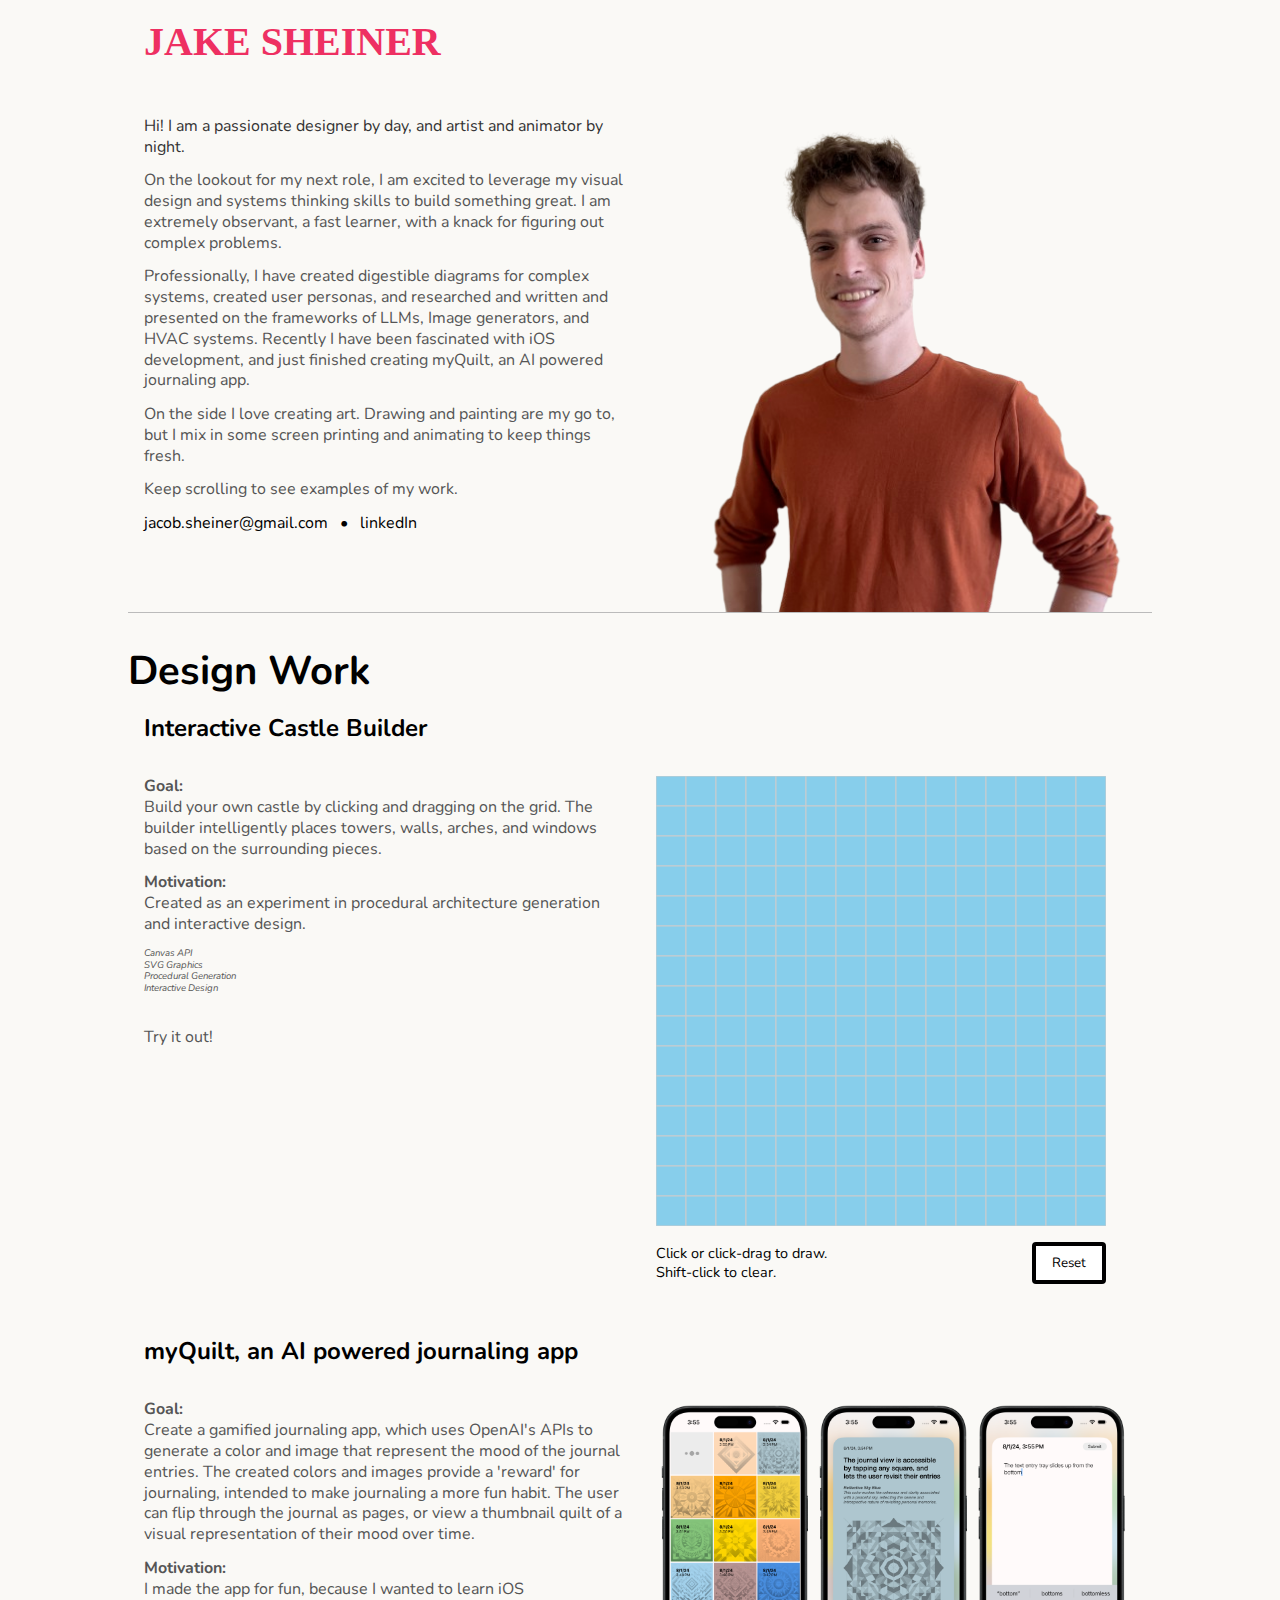
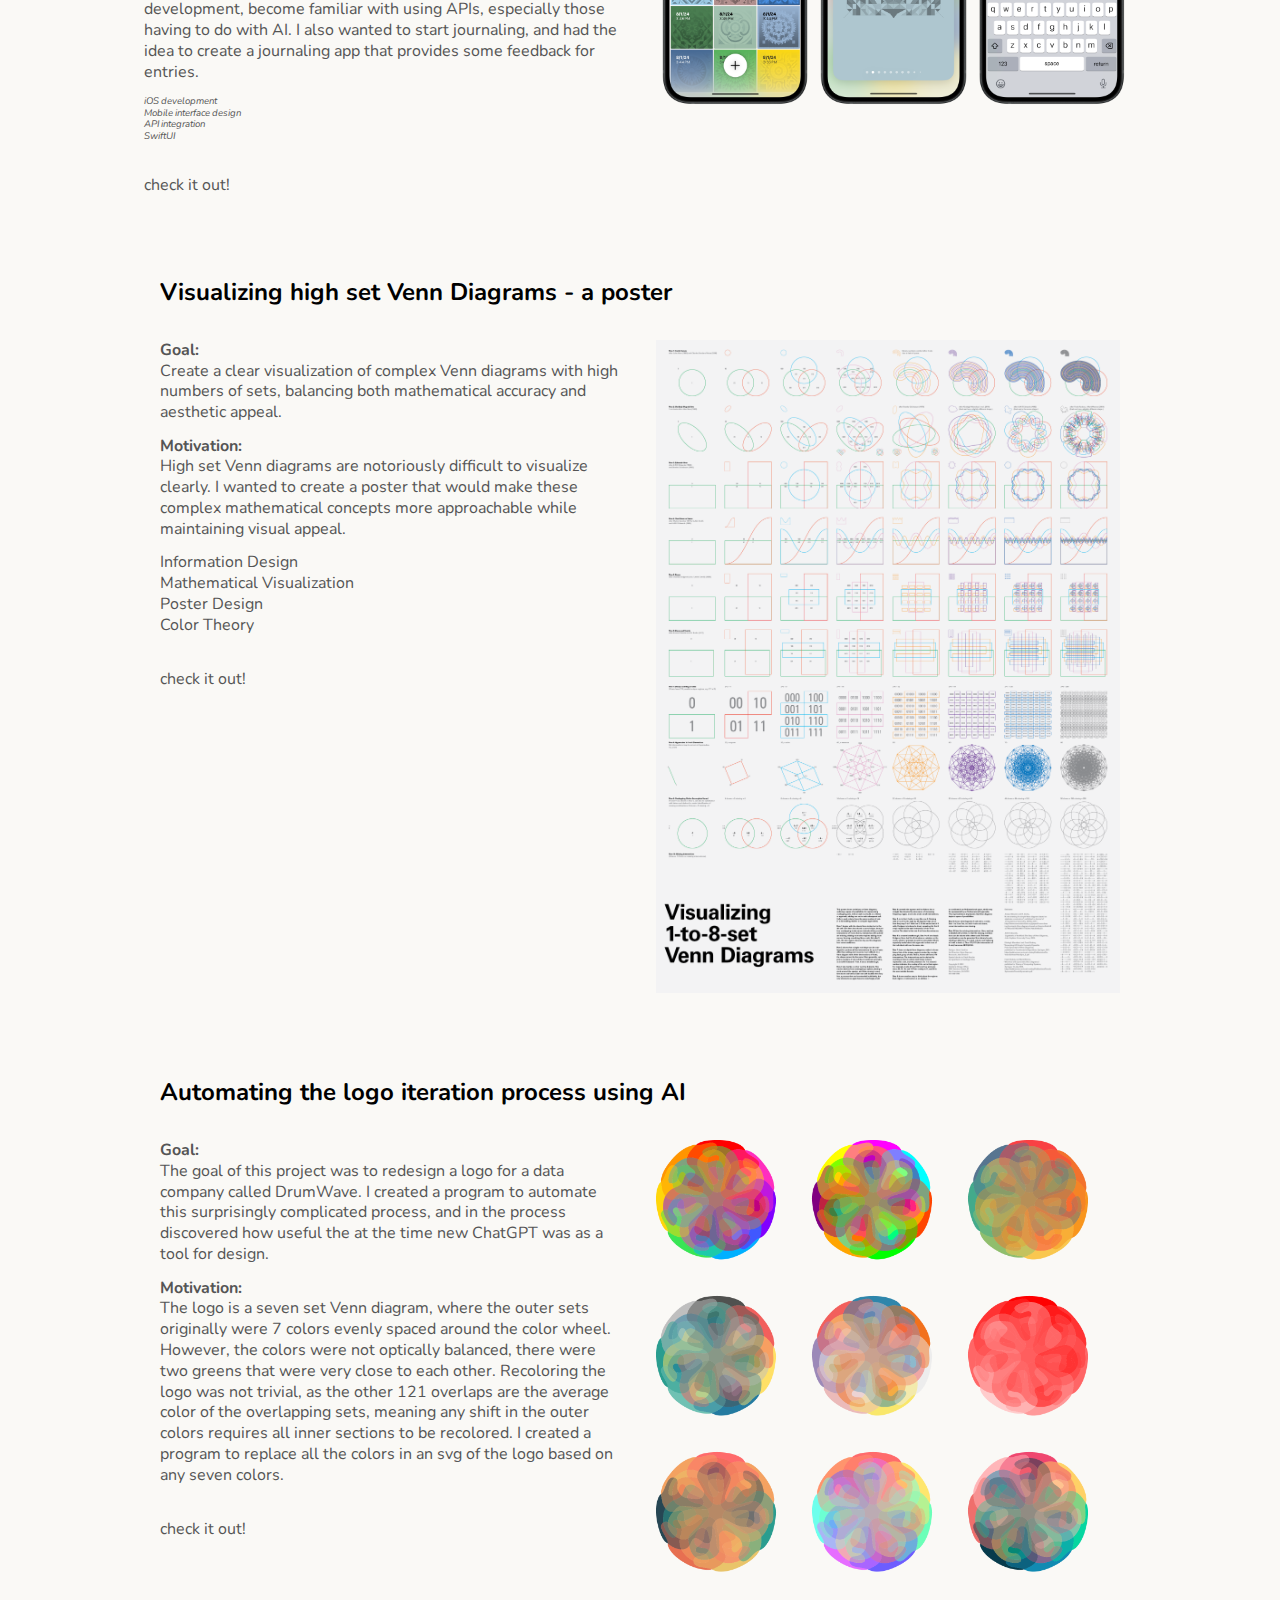
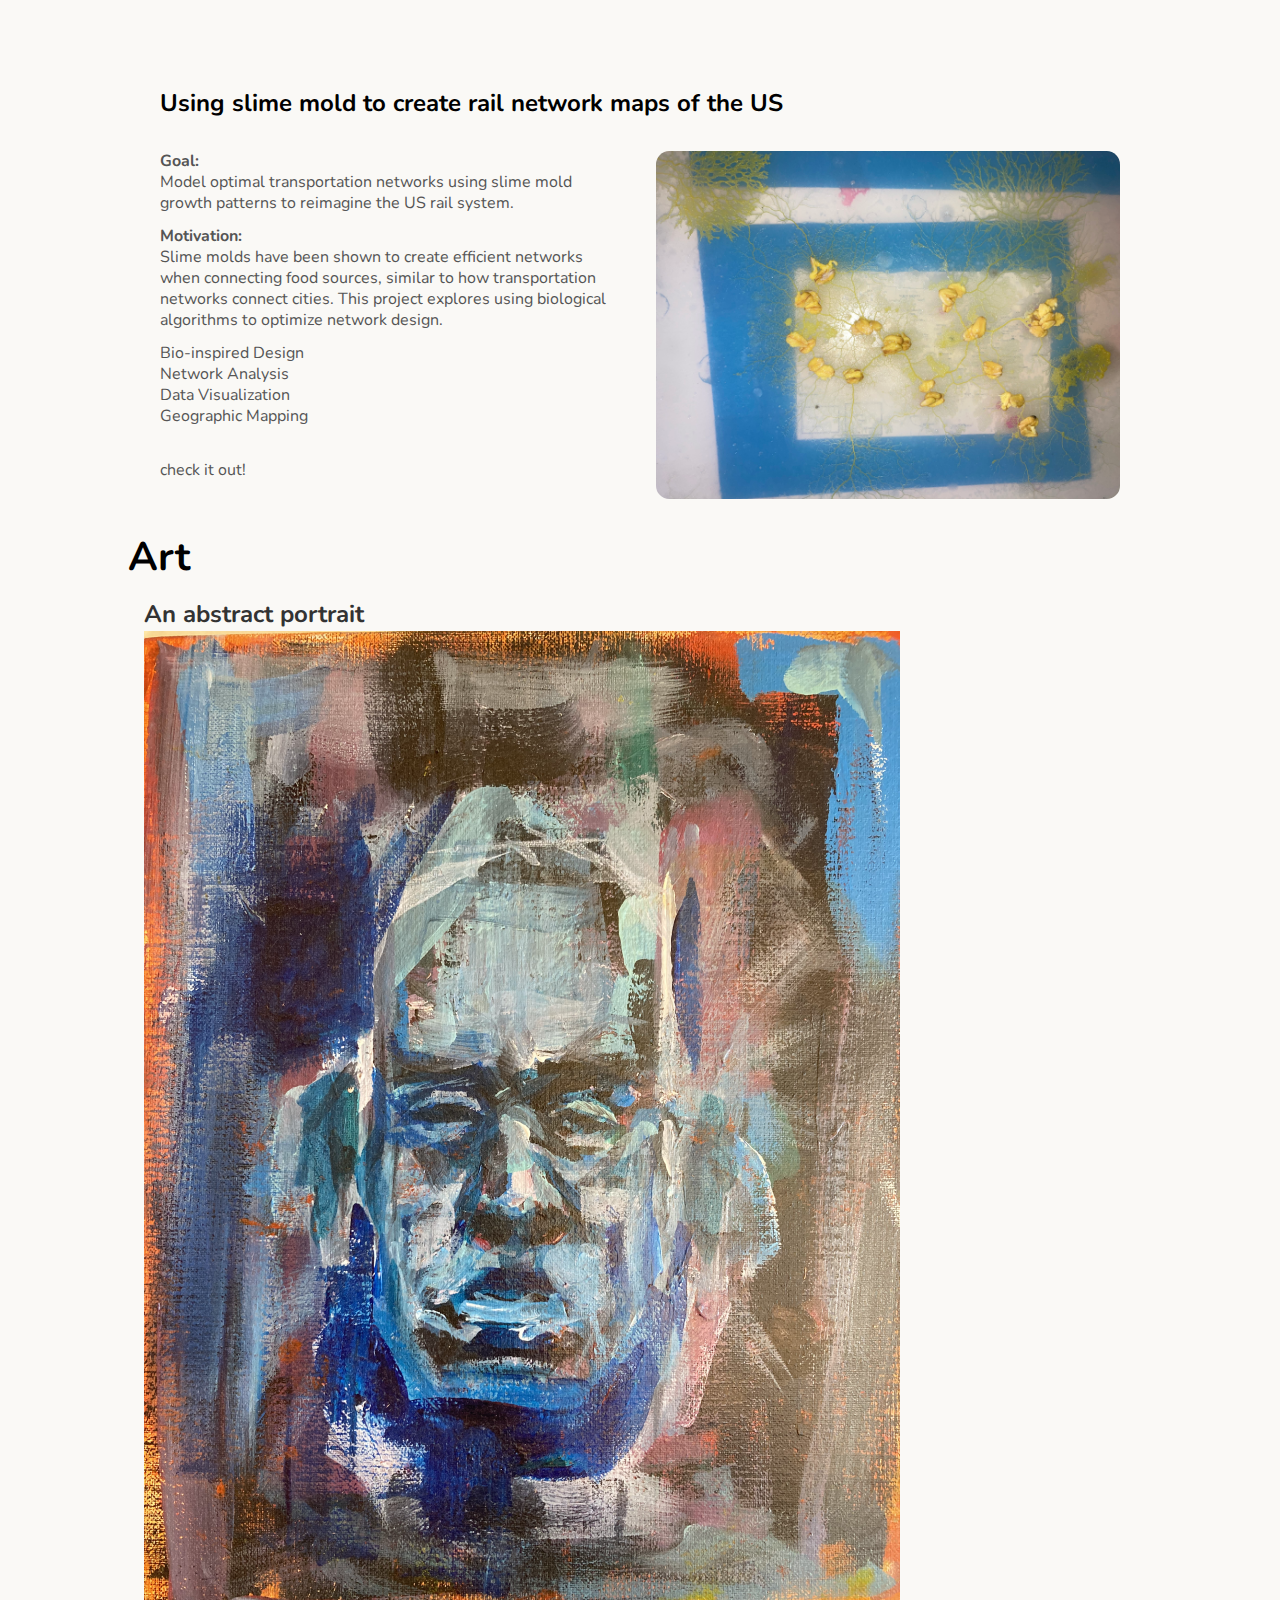
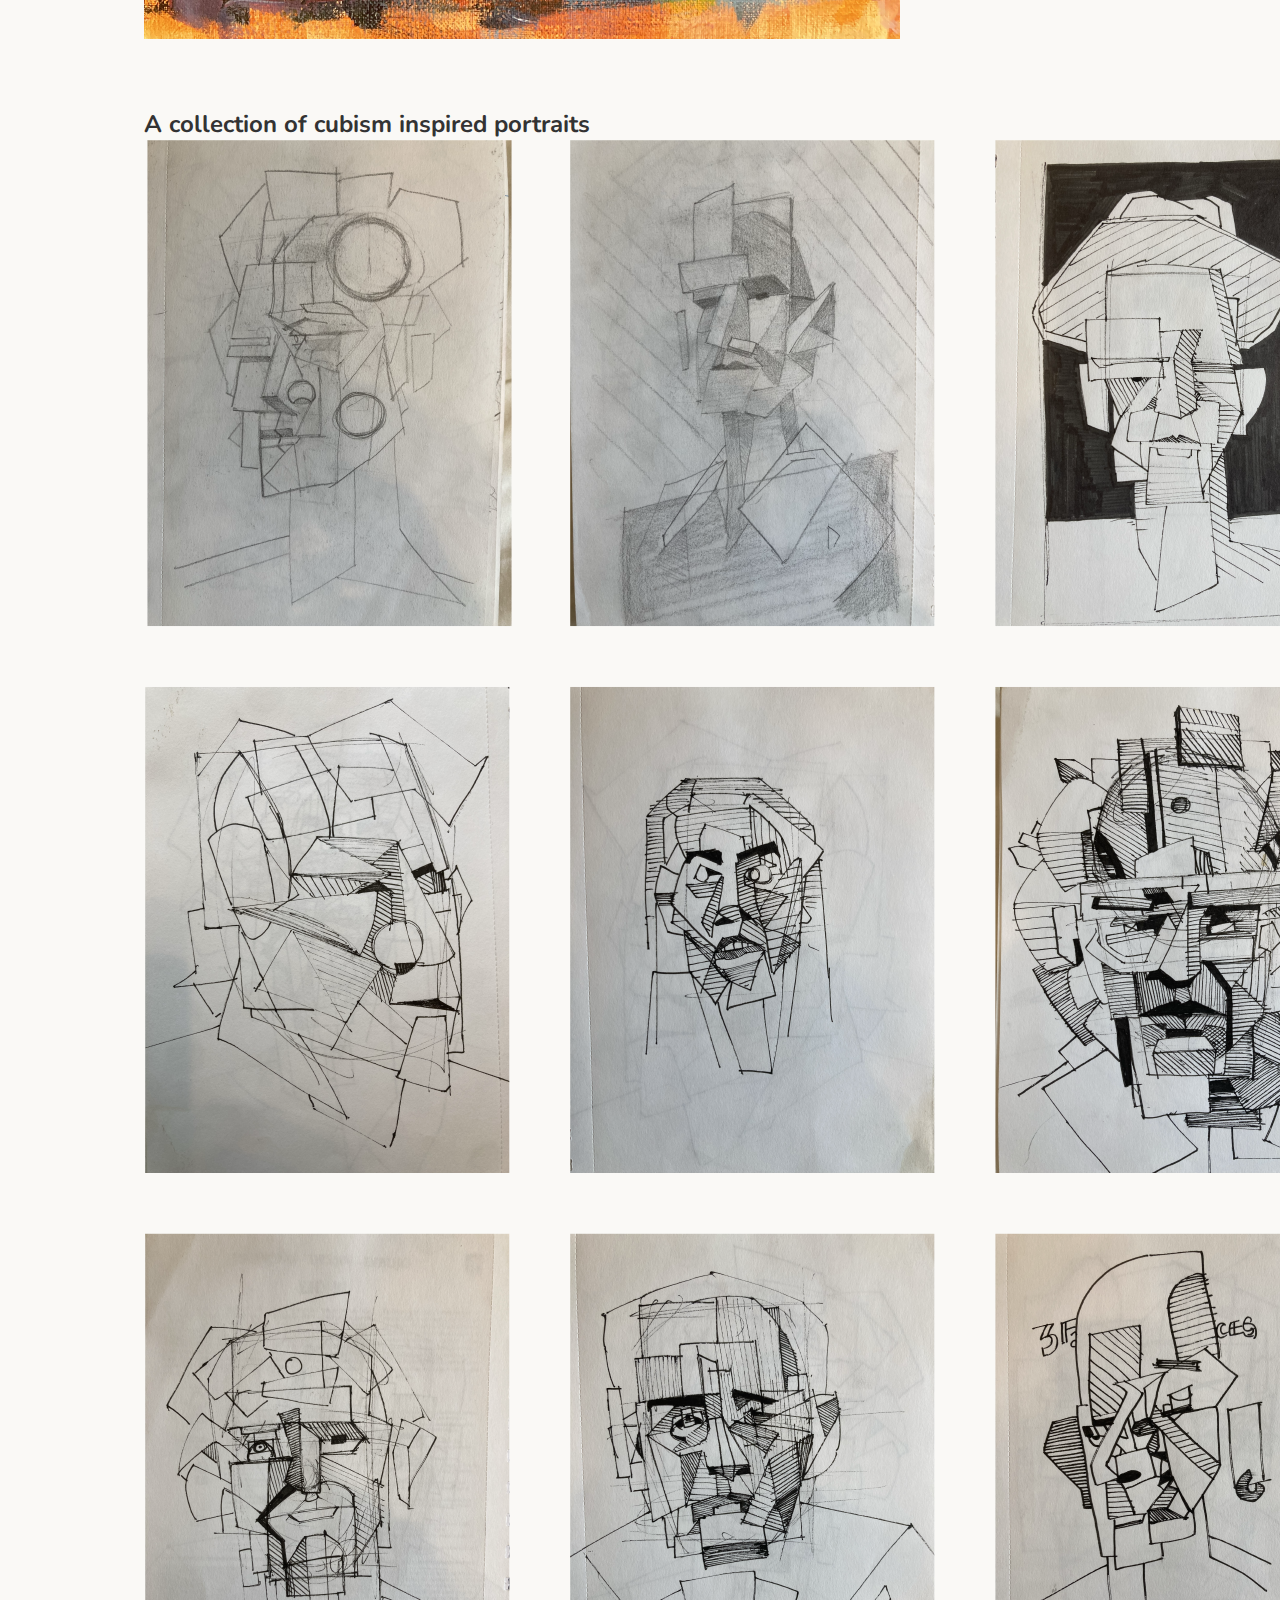
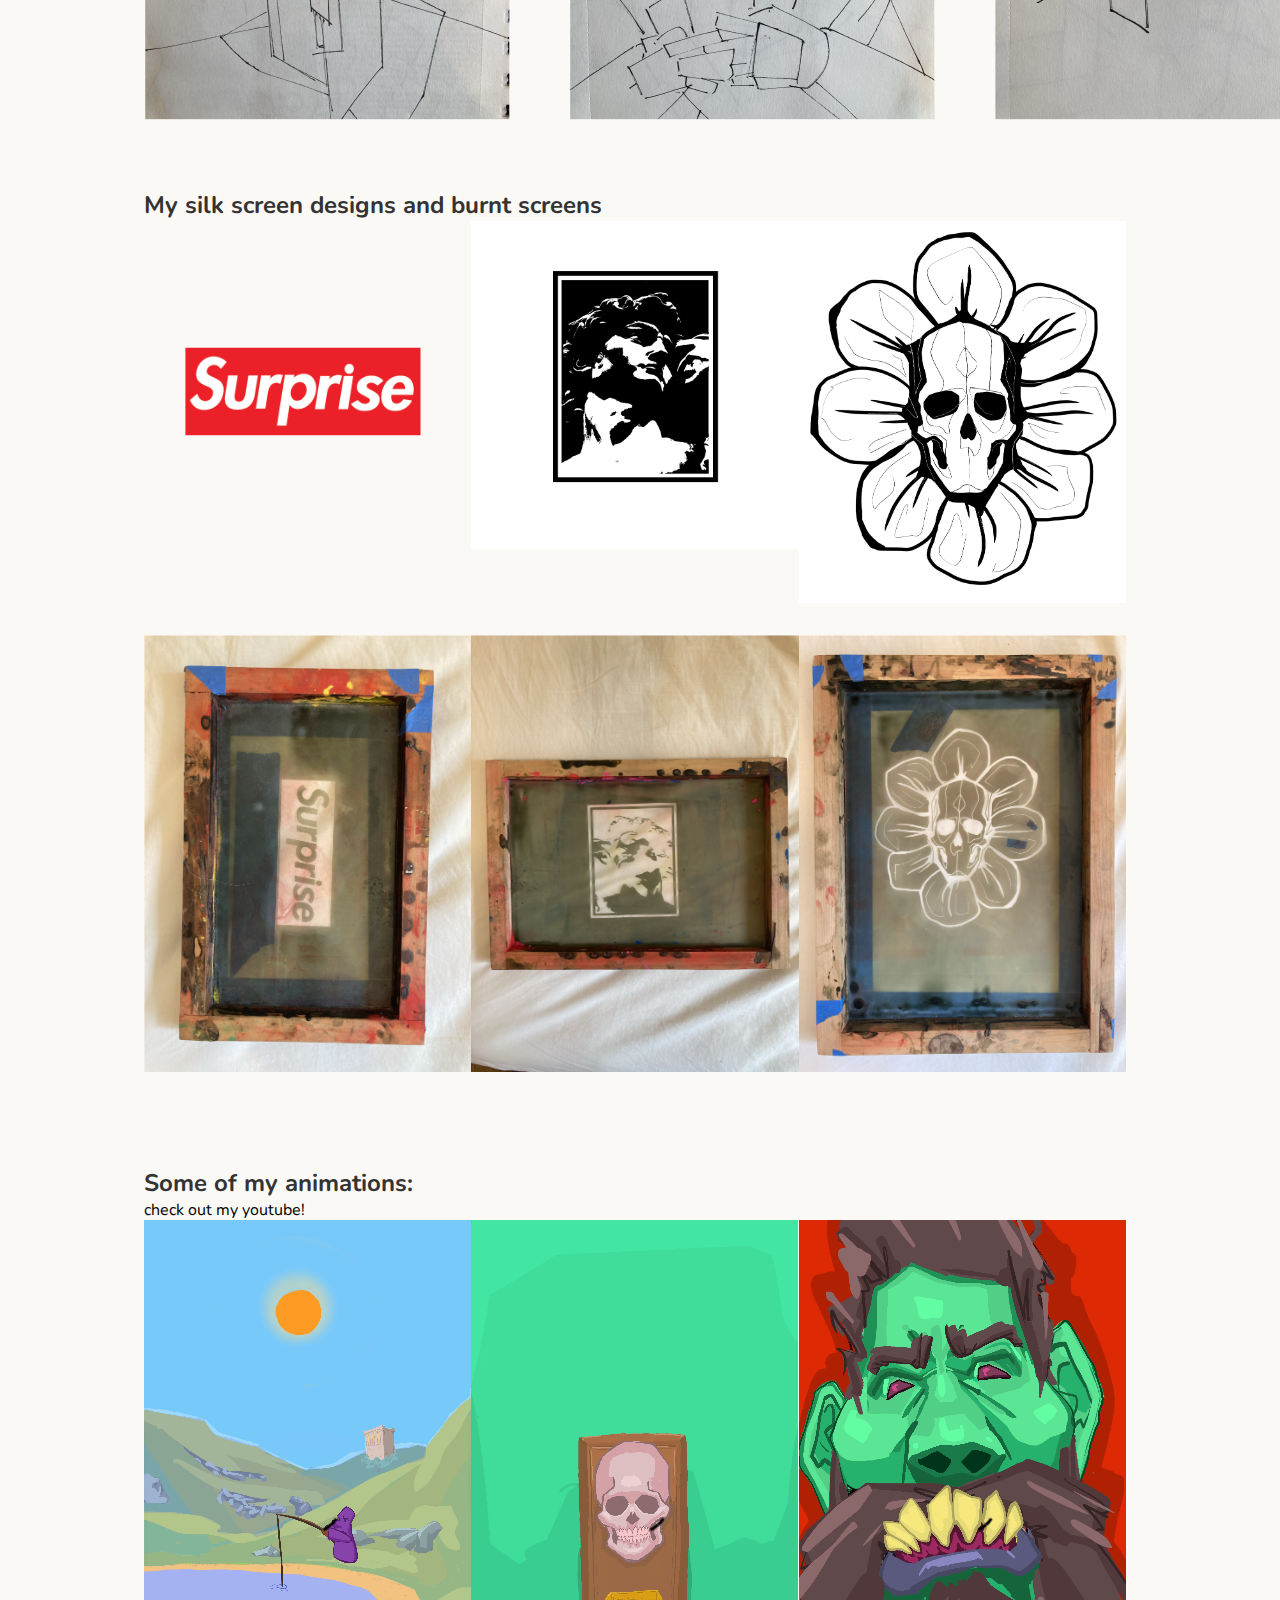
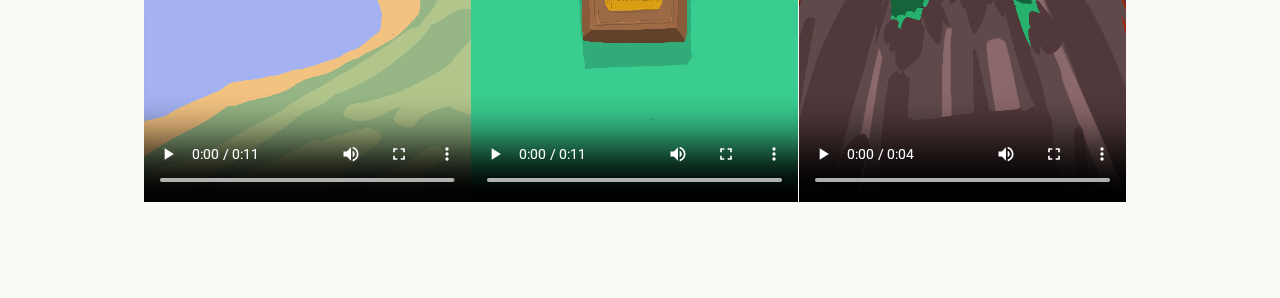
==== index.html @ 10d16b0a "fixed layout for portfolio section" ====
<!DOCTYPE html>
<html lang="en">
<head>
    <link rel="stylesheet" href="https://cdn.jsdelivr.net/npm/bootstrap-icons@1.11.3/font/bootstrap-icons.min.css">
    <meta charset="UTF-8">
    <meta name="viewport" content="width=device-width, initial-scale=1.0">
    <title>Jake Sheiner</title>
    <link rel="icon" type="image/x-icon" href="images/favicon.svg">
    <link rel="preconnect" href="https://fonts.googleapis.com">
<link rel="preconnect" href="https://fonts.gstatic.com" crossorigin>
<link href="https://fonts.googleapis.com/css2?family=Nunito:ital,wght@0,200..1000;1,200..1000&display=swap" rel="stylesheet">
<link href="https://fonts.googleapis.com/css2?family=EB+Garamond:ital,wght@0,400..800;1,400..800&family=Roboto:ital,wght@0,100;0,300;0,400;0,500;0,700;0,900;1,100;1,300;1,400;1,500;1,700;1,900&family=Teko:wght@300..700&display=swap" rel="stylesheet">
<link href="https://fonts.googleapis.com/css2?family=Roboto:ital,wght@0,100;0,300;0,400;0,500;0,700;0,900;1,100;1,300;1,400;1,500;1,700;1,900&family=Teko:wght@300..700&display=swap" rel="stylesheet">    <link rel="stylesheet" href="styles.css">
   
</head>
<body>
    <header>
        <div class="header-container">
            <h1>JAKE SHEINER</h1>
            
        </div>
    </header>
    <main>
      
        <section id="hero">
           
          <div>
            <p>Hi! I am a passionate designer by day, and artist and animator by night. </p>

            <div class="project-text">
            <p>On the lookout for my next role, I am excited to leverage my visual design and systems thinking skills to build something great. I am extremely observant, a fast learner, with a knack for figuring out complex problems.</p>

            <p>Professionally, I have created digestible diagrams for complex systems, created user personas, and researched and written and presented on the frameworks of LLMs, Image generators, and HVAC systems. Recently I have been fascinated with iOS development, and just finished creating myQuilt, an AI powered journaling app.</p>
            
            
            <p>On the side I love creating art. Drawing and painting are my go to, but I mix in some screen printing and animating to keep things fresh.</p>

            <p>Keep scrolling to see examples of my work.</p>
        </div>
            <div class="contactInfo">
                <a href="mailto:jacob.sheiner@gmail.com" class ="bi">jacob.sheiner@gmail.com</a>
                <span class="bullet">•</span>
                <a href="https://www.linkedin.com/in/jacob-sheiner-052828218" class="bi">linkedIn</a>
            </div>
        </div>
            <img src="images/profile_pic_nobg.png" width = 50% alt="a picture of jake">
            
        </section>
       
            <h1>Design Work</h1>
            <div class="portfolio">
                <!-- Castle Builder Section -->
                <div class="project">
                    <h2>Interactive Castle Builder</h2>
                    <div class="project-content">
                        <div class="project-text">
                            <p><em>Goal:</em><br>
                                Build your own castle by clicking and dragging on the grid. The builder intelligently places towers, walls, arches, and windows based on the surrounding pieces.
                            </p>
                            <p>
                                <em>Motivation:</em><br>
                                Created as an experiment in procedural architecture generation and interactive design.
                            </p>
                            <p class="small">
                                Canvas API<br>
                                SVG Graphics<br>
                                Procedural Generation<br>
                                Interactive Design
                            </p>
                            <p><br>Try it out!</p>
                        </div>
                        <div class="project-image castle-demo" style="min-width: 300px;">
                            <canvas id="gridCanvas" width="450" height="450"></canvas>
                            <div id="instructions">
                                <div id="left">
                                    <p>Click or click-drag to draw.</p>
                                    <p>Shift-click to clear.</p>
                                </div>
                                <div id="right">
                                    <button id="clearCanvas" class="clear-button">Reset</button>
                                </div>
                            </div>
                        </div>
                        <script src="castleScript.js"></script>
                    </div>
                </div>
                
                <!-- myQuilt Section -->
                <a href="myQuilt.html" class="project">
                    <h2>myQuilt, an AI powered journaling app</h2>
                    <div class="project-content">
                        <div class="project-text">
                            <p><em>Goal:</em><br>
                                Create a gamified journaling app, which uses OpenAI's APIs to generate a color and image that represent the mood of the journal entries. The created colors and images provide a 'reward' for journaling, intended to make journaling a more fun habit. The user can flip through the journal as pages, or view a thumbnail quilt of a visual representation of their mood over time.
                            </p>
                            <p>
                                <em>Motivation:</em><br>
                                I made the app for fun, because I wanted to learn iOS development, become familiar with using APIs, especially those having to do with AI. I also wanted to start journaling, and had the idea to create a journaling app that provides some feedback for entries.
                            </p>
                            <p class="small">
                                iOS development<br>
                                Mobile interface design<br>
                                API integration<br>
                                SwiftUI
                            </p>
                            <p><br>check it out!</p>
                        </div>
                        <div class="project-image">
                            <div class="ui-pictures">
                                <img src="images/quilt_view_loading.png" alt="the quilt view">
                                <img src="images/journal_view.png" alt="the journal view">
                                <img src="images/text_view.png" alt="the text entry view">
                            </div>
                        </div>
                    </div>
                </a>
            
<!-- Venn Diagrams Section -->
<a href="dubberly.html" class="project">
    <div class="project">
      <h2>Visualizing high set Venn Diagrams - a poster</h2>
      
      <div class="project-content">
        <div class="project-text">
          <p><em>Goal:</em><br>
          Create a clear visualization of complex Venn diagrams with high numbers of sets, balancing both mathematical accuracy and aesthetic appeal.</p>
  
          <p><em>Motivation:</em><br>
          High set Venn diagrams are notoriously difficult to visualize clearly. I wanted to create a poster that would make these complex mathematical concepts more approachable while maintaining visual appeal.</p>
  
          <p>Information Design<br>
          Mathematical Visualization<br>
          Poster Design<br>
          Color Theory</p>
  
          <p><br>
          check it out!</p>
        </div>
  
        <div class="project-image">
          <img src="images/venn_diagrams.png" alt="venn diagram poster">
        </div>
      </div>
    </div>
  </a>
  
  <!-- DrumWave AI Logo Section -->
  <a href="ai-logo.html" class="project">
    <div class="project">
      <h2>Automating the logo iteration process using AI</h2>
      
      <div class="project-content">
        <div class="project-text">
          <p><em>Goal:</em><br>
          The goal of this project was to redesign a logo for a data company called DrumWave. I created a program to automate this surprisingly complicated process, and in the process discovered how useful the at the time new ChatGPT was as a tool for design.</p>
  
          <p><em>Motivation:</em><br>
          The logo is a seven set Venn diagram, where the outer sets originally were 7 colors evenly spaced around the color wheel. However, the colors were not optically balanced, there were two greens that were very close to each other. Recoloring the logo was not trivial, as the other 121 overlaps are the average color of the overlapping sets, meaning any shift in the outer colors requires all inner sections to be recolored. I created a program to replace all the colors in an svg of the logo based on any seven colors.</p>
  
          <p><br>
          check it out!</p>
        </div>
  
        <div class="project-image">
          <img src="images/drumWave_logos.png" alt="venn diagram poster" style="padding:2rem; padding-left: 0; padding-top:0;">
        </div>
      </div>
    </div>
  </a>
  
  <!-- Slime Mold Railway Network Section -->
  <a href="slime.html" class="project">
    <div class="project">
      <h2>Using slime mold to create rail network maps of the US</h2>
      
      <div class="project-content">
        <div class="project-text">
          <p><em>Goal:</em><br>
          Model optimal transportation networks using slime mold growth patterns to reimagine the US rail system.</p>
  
          <p><em>Motivation:</em><br>
          Slime molds have been shown to create efficient networks when connecting food sources, similar to how transportation networks connect cities. This project explores using biological algorithms to optimize network design.</p>
  
          <p>Bio-inspired Design<br>
          Network Analysis<br>
          Data Visualization<br>
          Geographic Mapping</p>
  
          <p><br>
          check it out!</p>
        </div>
  
        <div class="project-image">
          <img src="images/slime_bottomright.jpeg" alt="slime mold network map" style="border-radius: 10pt;">
        </div>
      </div>
    </div>
  </a>
            </div> 
    
        <h1>Art</h1>
        <section>
           <h2>An abstract portrait</h2>
            <img src="images/blue_face.png" alt="the quilt view">
        </section>
        <section>
            <h2>A collection of cubism inspired portraits</h2>
                <img src="images/faces_grid.png" alt="the quilt view">
                
            </section>
            <section>
                <h2>My silk screen designs and burnt screens</h2>

            <div class="ui-pictures">
                <img src="images/surprise_logo.png" alt="the quilt view">
                <img src="images/david_face.jpeg" alt="the quilt view">
                <img src="images/flower_skull.jpeg" alt="the quilt view">
                
            </div>
       
            <div class="ui-pictures">
                <img src="images/surprise_screen.png" alt="the quilt view">
                <img src="images/david_screen.png" alt="the quilt view">
                <img src="images/skull_flower_screen.png" alt="the quilt view">
                
                
            </div>
        </section>
        <section>
            <h2>Some of my animations:</h2>
            <a href="https://www.youtube.com/channel/UCulJ5PDfv__2YtdHR-EWPYw" class = "bi">check out my youtube!</a>
            <div class="ui-pictures">
                <video controls>
                
                    <source src="videos/Big fish.mp4" type="video/mp4">
                  
                    Your browser does not support HTML video.
                  </video>

                  <video controls>
                
                    <source src="videos/smile.MP4" type="video/mp4">
                  
                    Your browser does not support HTML video.
                  </video>

                  <video controls>
                
                    <source src="videos/Tongue man.MP4" type="video/mp4">
                  
                    Your browser does not support HTML video.
                  </video>
                
                
            </div>
            
        </section>
    </main>
    
</body>
</html>
---- styles.css ----
/* Reset and Base Styles */
* {
    margin: 0;
    padding: 0;
    box-sizing: border-box;
}

/* Typography */
h1 {
    font-size: 2.5rem;
}

p {
    font-size: 1rem;
    margin-bottom: 1cqmax;
}

l {
    font-size: 0.5rem;
}

em {
    font-weight: bold;
    font-style: normal;
}

/* Layout */
body {
    background-color: #FAF9F6;
    font-family: 'Nunito', Arial, sans-serif;
    line-height: 1.3;
    margin: 0;
    padding: 0;
}

main {
    padding: 1rem 0;
    margin-left: auto;
    margin-right: auto;
    width: 80%;
}

section {
    padding: 1rem;
    color: #333;
    margin-bottom: 2rem;
    margin-left: auto;
    margin-right: auto;
}

/* Header Styles */
header {
    width: 80%;
    color: #333;
    padding: 1rem;
    display: flex;
    justify-content: space-between;
    text-align: left;
    margin-left: auto;
    margin-right: auto;
}

header h1 {
    font-family: futura;
    color: #ee3062;
    font-style: condenced;
}

.header-container {
    display: flex;
    justify-content: space-between;
    align-items: left;
    width: 100%;
}

/* Navigation */
nav ul {
    list-style: none;
    padding: 0;
}

nav ul li {
    display: inline;
    margin: 0 0.5rem;
}

nav ul li a {
    color: #333;
    text-decoration: none;
}

/* Hero Section */
#hero {
    display: flex;
    flex-direction: column-reverse;
    color: #333;
    align-items: flex-start;
    gap: 1rem;
    border-bottom: 0.5px solid #bbb;
    padding-bottom: 0;
}

#hero .project-text p,
.project-text p {
    font-size: 1rem;
    color: #555;
}

/* Portfolio Section */
.portfolio {
    text-align: center;
    max-width: 1200px;
    margin: 0 auto;
    display: flex;
    flex-direction: column;
    gap: 20px;
}

.project {
    display: block;
    text-align: center;
    flex-wrap: wrap;
    text-decoration: none;
    color: inherit;
    max-width: 1200px;
    border-radius: 8px;
    overflow: hidden;
    transition: transform 0.3s ease, box-shadow 0.3s ease;
    align-items: center;
    padding: 1rem;
}

.project:hover {
    transform: translateY(-5px);
    box-shadow: 0 16px 30px rgba(0, 0, 0, 0.05);
}

.project h2 {
    text-align: left;
    width: 100%;
}

.project-content {
    text-align: left;
    gap: 2rem;
    display: flex;
    flex-wrap: wrap;
    margin-top: 2rem;
}

.project-text {
    flex: 1;
    min-width: 300px;
    max-width: 600px;
    display: flex;
    flex-direction: column;
}

.project-text h2 {
    margin: 0;
    font-size: 1.5rem;
    color: #333;
}

.project-text p.small {
    display: inline-block;
    font-style: italic;
    line-height: 1.2 !important;
    font-size: .6rem;
}

.project-image {
    flex: 1;
    min-width: 300px;
    display: flex;
    align-items: flex-start;
    justify-content: left;
}

.project-image img {
    max-width: 100%;
    height: auto;
    display: block;
}

/* Castle Demo Styles */
.castle-demo {
    display: flex;
    flex-direction: column;
    width: 100%;
}

.castle-demo canvas {
    width: 100%;
    max-width: 450px;
    height: auto;
    display: block;
    margin-bottom: 1rem;
}

#instructions {
    display: flex;
    justify-content: space-between;
    align-items: center;
    width: 100%;
    max-width: 450px;
}

#left p {
    margin: 0;
    font-size: 0.9rem;
}

#right {
    display: flex;
    justify-content: flex-end;
}

.castle-controls {
    display: flex;
    justify-content: flex-end;
    margin-top: 1rem;
}

.clear-button {
    padding: 0.5rem 1rem;
    background-color: white;
    color: black;
    border: 4px solid black;
    border-radius: 0.25rem;
    cursor: pointer;
    font-family: 'Nunito', Arial, sans-serif;
    transition: background-color 0.2s ease;
}

.clear-button:hover {
    background-color: #e5e5e5;
}

.clear-button:active {
    background-color: #a3a3a3;
}

/* UI Components */
.ui-pictures {
    display: flex;
    flex: 1;
    margin-bottom: 2rem;
    align-items: flex-start;
}

.ui-pictures img {
    max-width: 33%;
    object-fit: contain;
}

.ui-pictures video {
    max-width: 33%;
    object-fit: contain;
}

/* Utility Classes */
.bi {
    text-decoration: none;
    color: black;
    font-size: 16px;
}

.bi:hover {
    text-decoration: underline;
    background-color: transparent;
}

.bullet {
    margin: 0 0.5rem;
    color: black;
}

.contactInfo {
    margin-bottom: 1em;
}

.details {
    width: 60%;
}

.details img {
    margin-bottom: 3rem;
}

.details h2 {
    text-align: center;
    margin-left: auto;
    margin-right: auto;
    margin-bottom: 2rem;
}

.row {
    display: flex;
    gap: 2rem;
}

.column {
    flex: 1;
}

.left {
    padding-right: 1rem;
}

.right {
    color: #949494;
    padding-left: 1rem;
    text-align: right;
}

.gray {
    background-color: #f1f0f0;
}

/* Case Study Specific */
.case_study_content {
    padding-top: 10pt;
    display: flex;
    justify-content: space-between;
    margin-bottom: 2rem;
}

.image_caption {
    max-width: 33%;
    object-fit: contain;
    padding: 1rem;
}

.image_caption p {
    padding: auto;
}

.drumwave {
    margin: auto;
    width: 80%;
}

/* Footer */
footer {
    background: #333;
    color: #fff;
    text-align: center;
    padding: 1rem 0;
    position: fixed;
    bottom: 0;
    width: 100%;
}

/* Media Queries */
@media only screen and (min-width: 800px) {
    #hero {
        flex-direction: row;
        align-items: flex-start;
        justify-content: space-between;
    }
}

@media only screen and (max-width: 800px) {
    main {
        width: 80%;
    }

    header {
        width: 80%;
    }
}

@media (max-width: 768px) {
    .project-content {
        flex-direction: column;
    }

    .project-text, .project-image {
        min-width: 100%;
        padding-right: 0;
    }

    .project-image img {
        margin-top: 1rem;
    }

    #two-column {
        font-size: .5rem;
    }

    section p {
        width: 100%;
    }

    .details {
        width: 100%;
    }

    #instructions {
        gap: 1rem;
    }

    #left p {
        font-size: 0.8rem;
    }
}
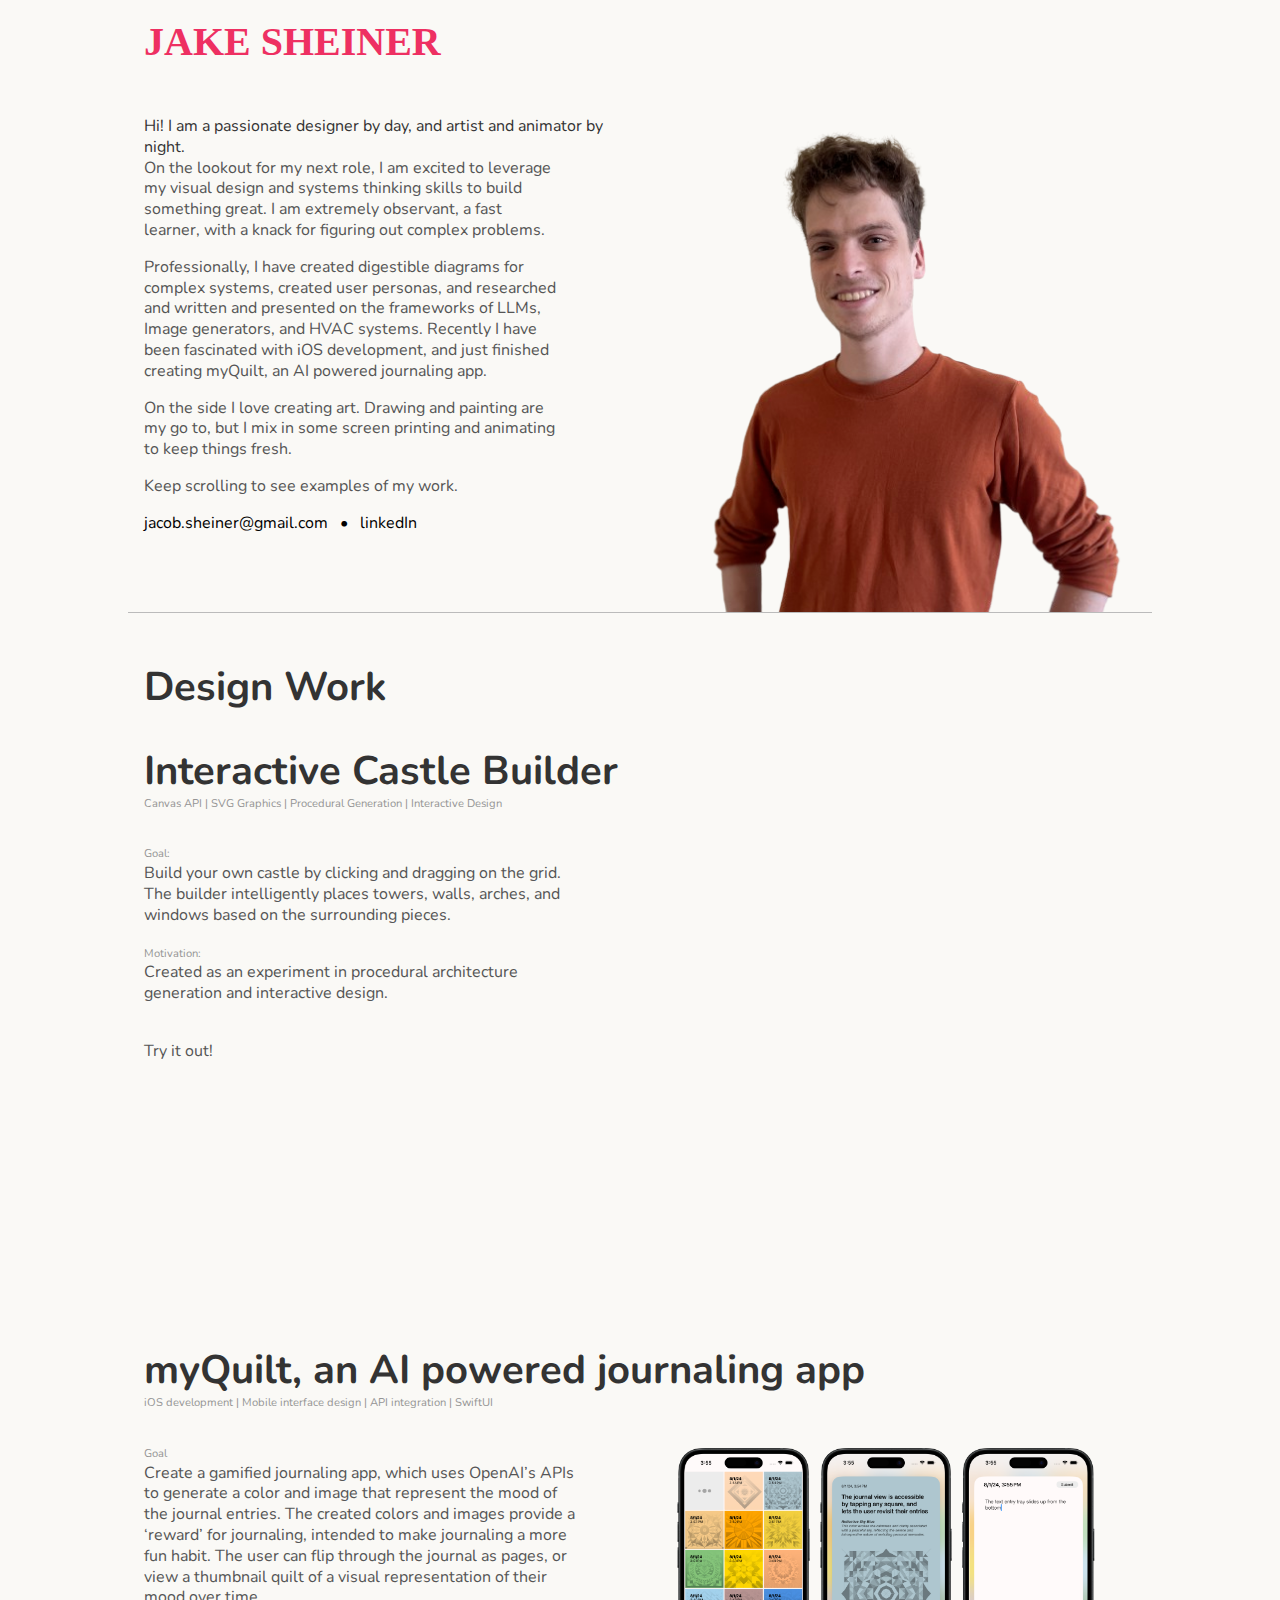
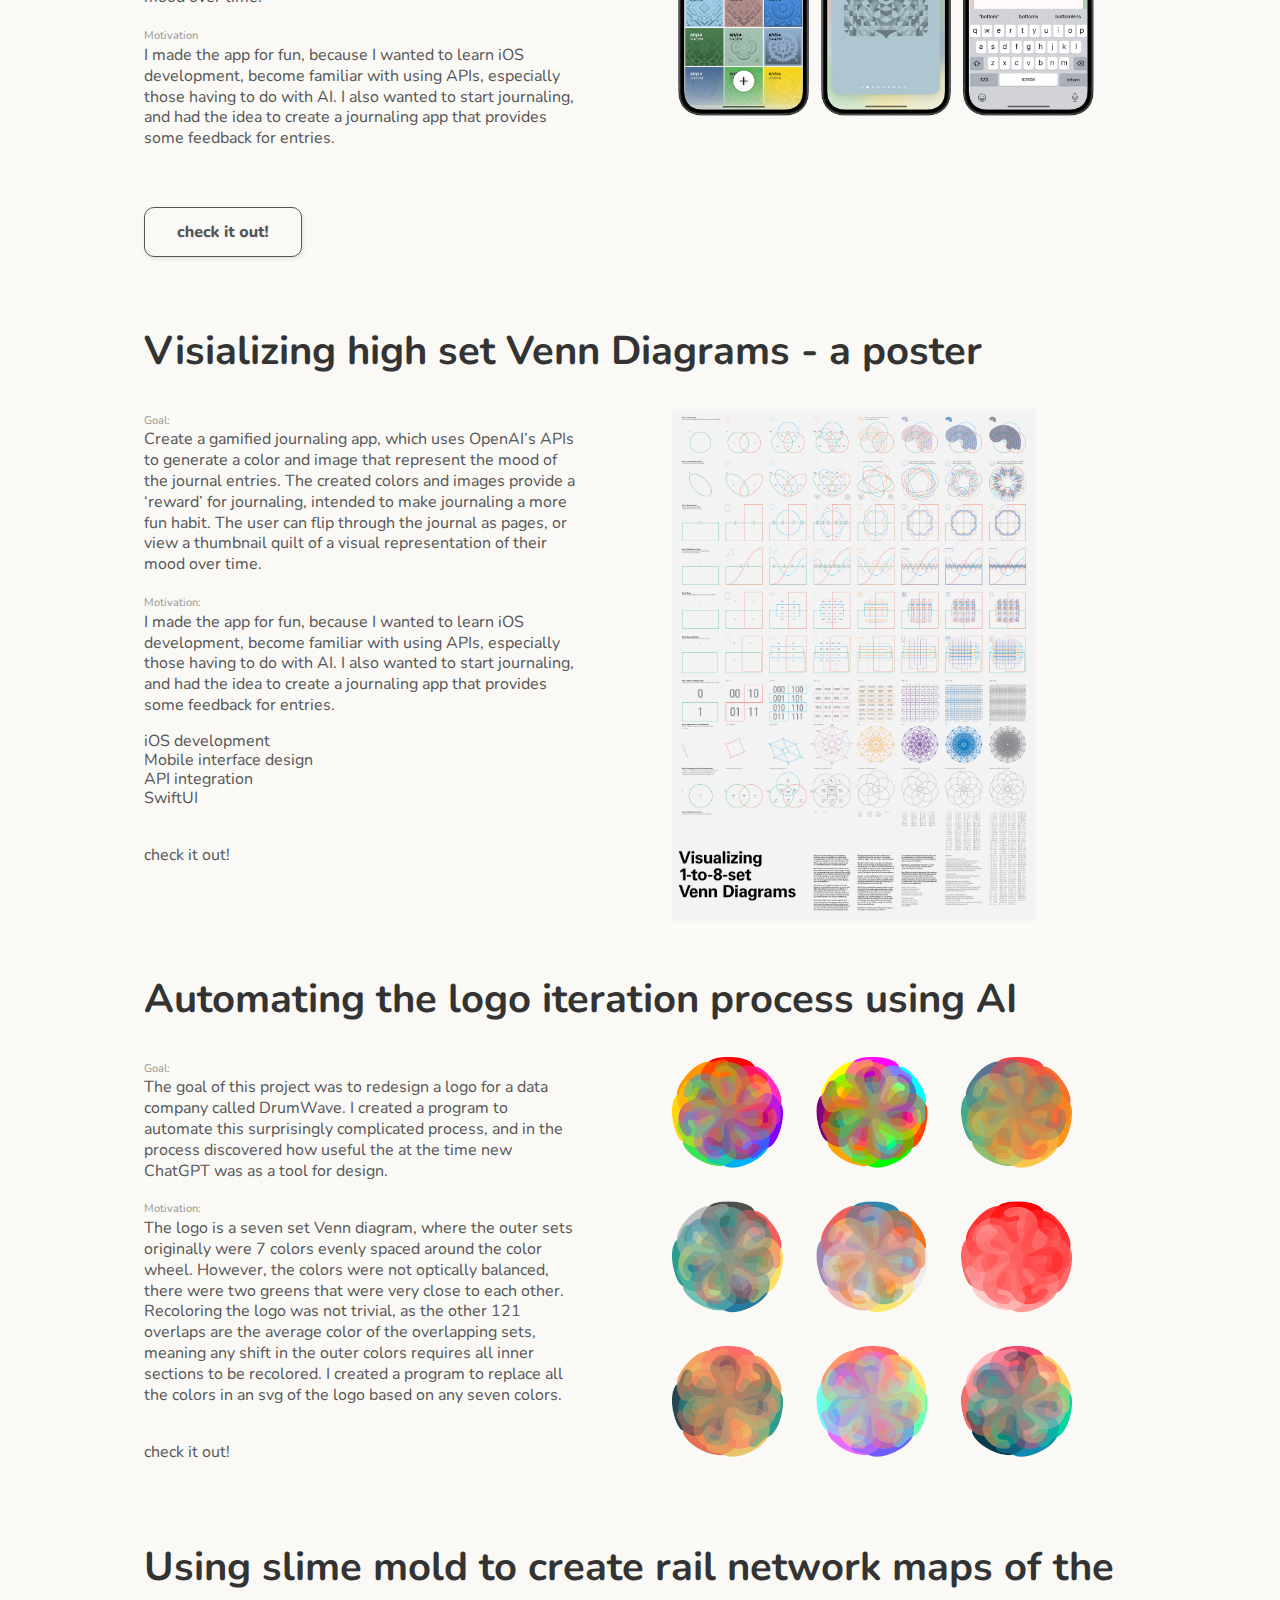
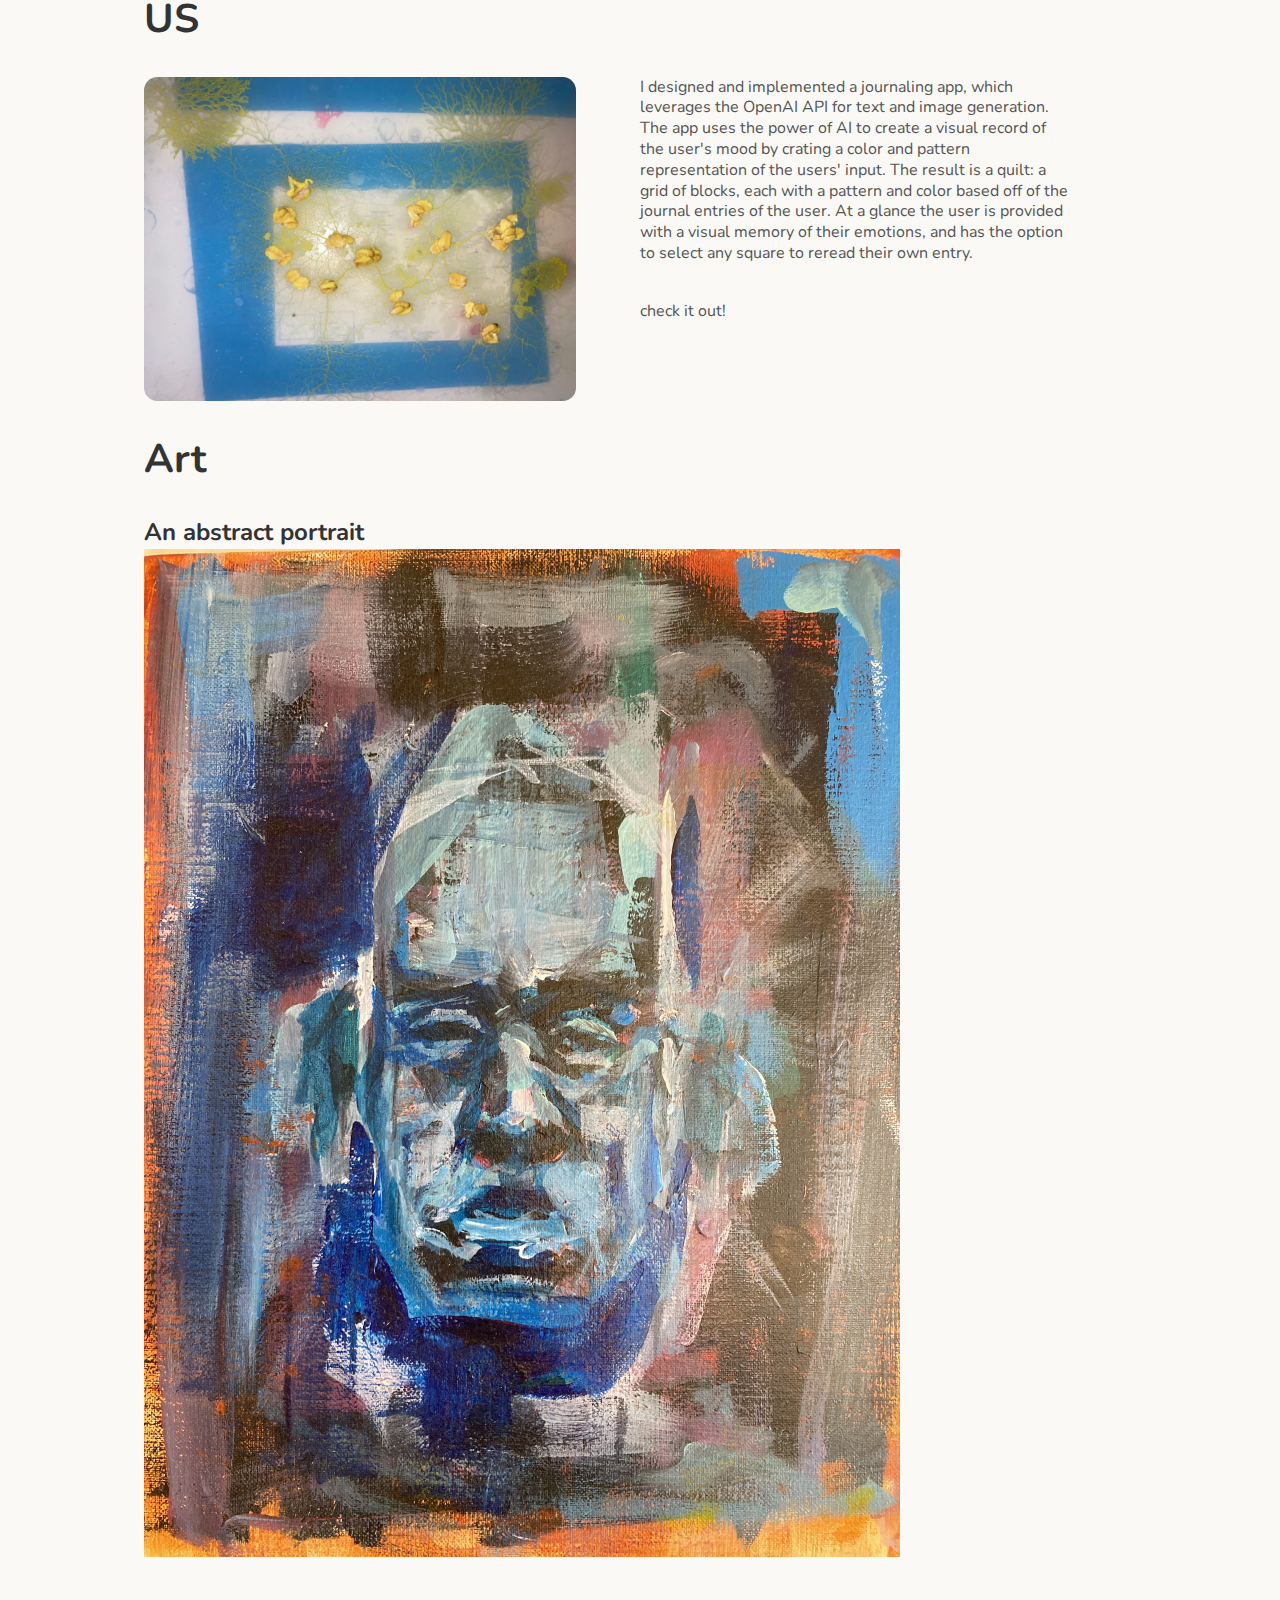
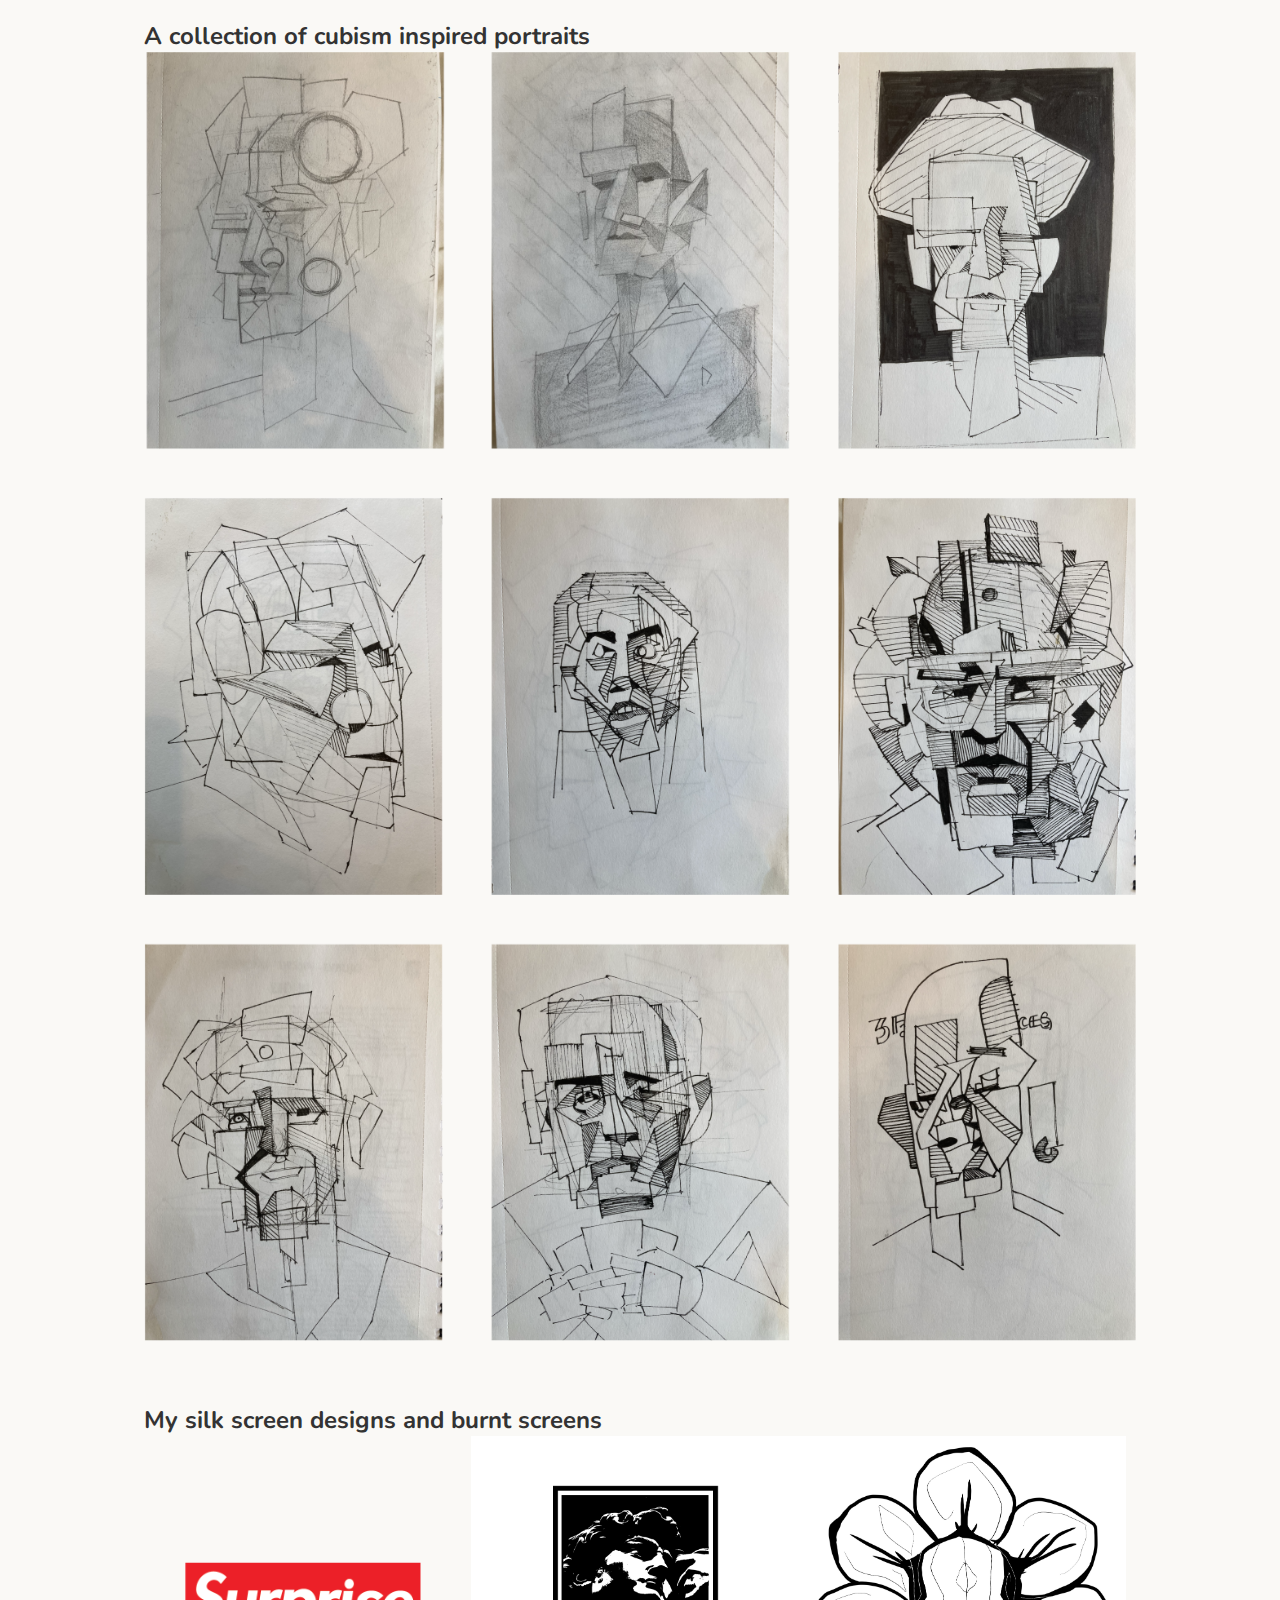
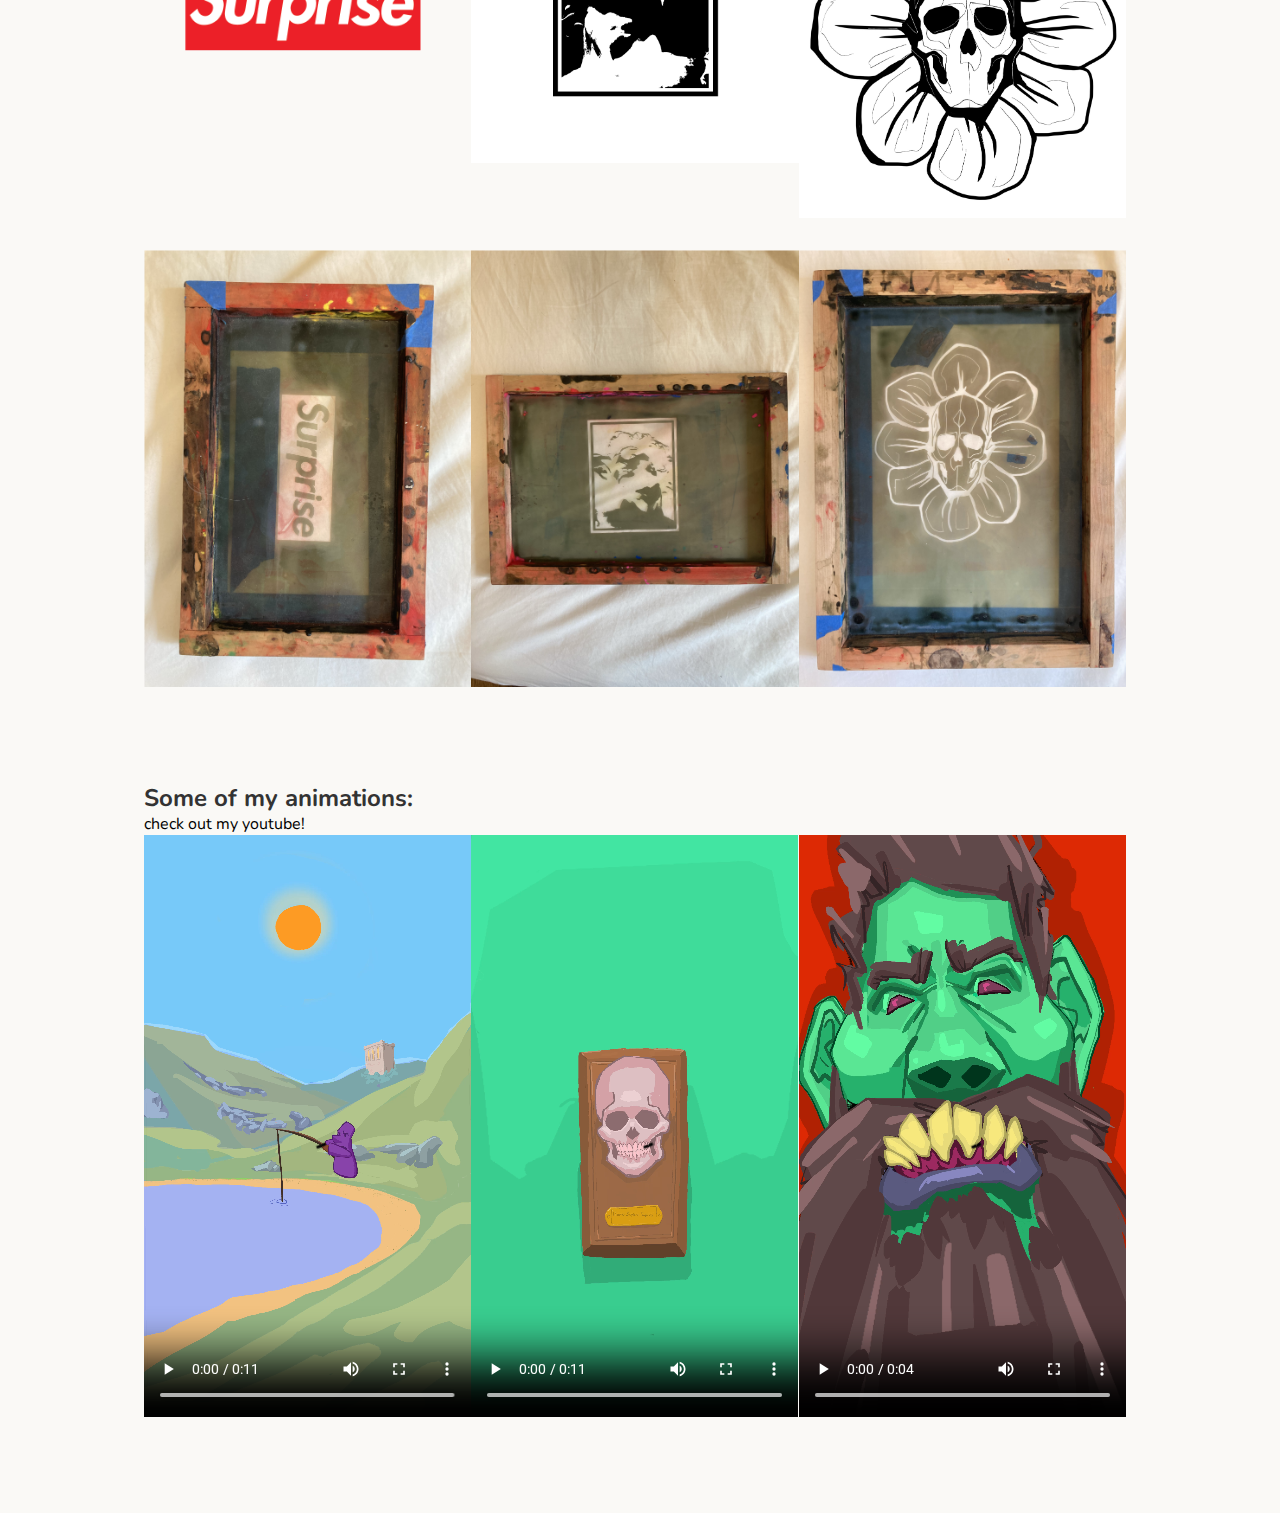
==== commit f1c07497: "ui updates for porject cards" ====
--- a/index.html
+++ b/index.html
@@ -49,9 +49,15 @@
        
             <h1>Design Work</h1>
             <div class="portfolio">
-                <!-- Castle Builder Section -->
                 <div class="project">
+                    
                     <h2>Interactive Castle Builder</h2>
+                    <p class="small">
+                        Canvas API | 
+                        SVG Graphics | 
+                        Procedural Generation | 
+                        Interactive Design
+                    </p>
                     <div class="project-content">
                         <div class="project-text">
                             <p><em>Goal:</em><br>
@@ -61,42 +67,71 @@
                                 <em>Motivation:</em><br>
                                 Created as an experiment in procedural architecture generation and interactive design.
                             </p>
-                            <p class="small">
-                                Canvas API<br>
-                                SVG Graphics<br>
-                                Procedural Generation<br>
-                                Interactive Design
-                            </p>
+                            
                             <p><br>Try it out!</p>
                         </div>
                         <div class="project-image castle-demo" style="min-width: 300px;">
                             <canvas id="gridCanvas" width="450" height="450"></canvas>
-                            <div id="instructions">
-                                <div id="left">
-                                    <p>Click or click-drag to draw.</p>
-                                    <p>Shift-click to clear.</p>
-                                </div>
-                                <div id="right">
-                                    <button id="clearCanvas" class="clear-button">Reset</button>
-                                </div>
-                            </div>
-                        </div>
-                        <script src="castleScript.js"></script>
-                    </div>
-                </div>
-                
-                <!-- myQuilt Section -->
+                            <script src="castleScript.js"></script>
+                        </div>
+                    </div>
+                </div>
+                
                 <a href="myQuilt.html" class="project">
+                    
                     <h2>myQuilt, an AI powered journaling app</h2>
-                    <div class="project-content">
+                    <p class="small">
+                        iOS development | 
+                        Mobile interface design | 
+                        API integration | 
+                        SwiftUI
+                    </p>
+
+                    <div class="project-content">
+                       
+                    <div class="project-text">
+                        
+                        <p><em>Goal</em><br>
+                            Create a gamified journaling app, which uses OpenAI’s APIs to generate a color and image that represent the mood of the journal entries. The created colors and images provide a ‘reward’ for journaling, intended to make journaling a more fun habit. The user can flip through the journal as pages, or view a thumbnail quilt of a visual representation of their mood over time.
+                            
+                            </p>
+                            <p>
+                                <em>Motivation</em><br>
+I made the app for fun, because I wanted to learn iOS development, become familiar with using APIs, especially those having to do with AI. I also wanted to start journaling, and had the idea to create a journaling app that provides some feedback for entries.
+                            </p>
+                           <br><br>
+                       
+                        
+                        <div>
+                            <button class="button-24" role="button">check it out!</button>
+                        </div>
+                       
+                    </div>
+                    <div class="project-image">
+                        <div class="ui-pictures">
+                            <img src="images/quilt_view_loading.png" alt="the quilt view">
+                            <img src="images/journal_view.png" alt="the journal view">
+                            <img src="images/text_view.png" alt="the text entry view">
+                        </div>  
+                      
+                    </div>
+                </div>
+                </a>
+        
+                <a href="dubberly.html" class="project">
+                    <h2>Visializing high set Venn Diagrams - a poster</h2>
+                    <div class="project-content">
+                        
                         <div class="project-text">
+                       
                             <p><em>Goal:</em><br>
-                                Create a gamified journaling app, which uses OpenAI's APIs to generate a color and image that represent the mood of the journal entries. The created colors and images provide a 'reward' for journaling, intended to make journaling a more fun habit. The user can flip through the journal as pages, or view a thumbnail quilt of a visual representation of their mood over time.
-                            </p>
-                            <p>
-                                <em>Motivation:</em><br>
-                                I made the app for fun, because I wanted to learn iOS development, become familiar with using APIs, especially those having to do with AI. I also wanted to start journaling, and had the idea to create a journaling app that provides some feedback for entries.
-                            </p>
+                                Create a gamified journaling app, which uses OpenAI’s APIs to generate a color and image that represent the mood of the journal entries. The created colors and images provide a ‘reward’ for journaling, intended to make journaling a more fun habit. The user can flip through the journal as pages, or view a thumbnail quilt of a visual representation of their mood over time.
+                                
+                                </p>
+                                <p>
+                                    <em>Motivation:</em><br>
+    I made the app for fun, because I wanted to learn iOS development, become familiar with using APIs, especially those having to do with AI. I also wanted to start journaling, and had the idea to create a journaling app that provides some feedback for entries.
+                                </p>
                             <p class="small">
                                 iOS development<br>
                                 Mobile interface design<br>
@@ -105,98 +140,57 @@
                             </p>
                             <p><br>check it out!</p>
                         </div>
+                    <div class="project-image">
+                   
+                        <img src="images/venn_diagrams.png" alt="venn diagram poster">
+                
+                    </div>
+                    
+                </div>
+                </a>
+
+                <a href="ai-logo.html" class="project">
+                    <h2>Automating the logo iteration process using AI</h2>
+                    <div class="project-content">
+                        
+                    <div class="project-text">
+                       
+                        <p><em>Goal:</em><br>
+                            The goal of this project was to redesign a logo for a data company called DrumWave. I created a program to automate this surprisingly complicated process, and in the process discovered how useful the at the time new ChatGPT was as a tool for design.
+                            </p>
+                            <p>
+                                <em>Motivation:</em><br>
+The logo is a seven set Venn diagram, where the outer sets originally  were 7  colors evenly spaced around the color wheel. However, the colors were not optically balanced, there were two greens that were very close to each other. Recoloring the logo was not trivial, as the other 121 overlaps are the average color of the overlapping sets, meaning any shift in the outer colors requires all inner sections to be recolored. I created a program to replace all the colors in an svg of the logo based on any seven colors.
+                            </p>
+                    <p><br>check it out!</p>
+                    </div>
+                    <div class="project-image">
+                   
+                        <img src="images/drumWave_logos.png" style="padding:2rem; padding-left: 0; padding-top:0;" alt="venn diagram poster">
+                
+                    </div>
+                </div>
+                </a>
+
+                <a href="slime.html" class="project">
+                    <h2>Using slime mold to create rail network maps of the US</h2>
+                    <div class="project-content">
                         <div class="project-image">
-                            <div class="ui-pictures">
-                                <img src="images/quilt_view_loading.png" alt="the quilt view">
-                                <img src="images/journal_view.png" alt="the journal view">
-                                <img src="images/text_view.png" alt="the text entry view">
-                            </div>
-                        </div>
-                    </div>
-                </a>
-            
-<!-- Venn Diagrams Section -->
-<a href="dubberly.html" class="project">
-    <div class="project">
-      <h2>Visualizing high set Venn Diagrams - a poster</h2>
-      
-      <div class="project-content">
-        <div class="project-text">
-          <p><em>Goal:</em><br>
-          Create a clear visualization of complex Venn diagrams with high numbers of sets, balancing both mathematical accuracy and aesthetic appeal.</p>
+                   
+                            <img src="images/slime_bottomright.jpeg" alt="venn diagram poster" style="border-radius: 10pt;">
+                    
+                        </div>
+                    <div class="project-text">
+                       
+                        <p>I designed and implemented a journaling app, which leverages the OpenAI API for text and image generation. The app uses the power of AI to create a visual record of the user's mood by crating a color and pattern representation of the users' input. The result is a quilt: a grid of blocks, each with a pattern and color based off of the journal entries of the user. At a glance the user is provided with a visual memory of their emotions, and has the option to select any square to reread their own entry.</p>
+                        <p><br>check it out!</p>
+                    </div>
+                    
+                </div>
+                </a>
+            </div>
+        
   
-          <p><em>Motivation:</em><br>
-          High set Venn diagrams are notoriously difficult to visualize clearly. I wanted to create a poster that would make these complex mathematical concepts more approachable while maintaining visual appeal.</p>
-  
-          <p>Information Design<br>
-          Mathematical Visualization<br>
-          Poster Design<br>
-          Color Theory</p>
-  
-          <p><br>
-          check it out!</p>
-        </div>
-  
-        <div class="project-image">
-          <img src="images/venn_diagrams.png" alt="venn diagram poster">
-        </div>
-      </div>
-    </div>
-  </a>
-  
-  <!-- DrumWave AI Logo Section -->
-  <a href="ai-logo.html" class="project">
-    <div class="project">
-      <h2>Automating the logo iteration process using AI</h2>
-      
-      <div class="project-content">
-        <div class="project-text">
-          <p><em>Goal:</em><br>
-          The goal of this project was to redesign a logo for a data company called DrumWave. I created a program to automate this surprisingly complicated process, and in the process discovered how useful the at the time new ChatGPT was as a tool for design.</p>
-  
-          <p><em>Motivation:</em><br>
-          The logo is a seven set Venn diagram, where the outer sets originally were 7 colors evenly spaced around the color wheel. However, the colors were not optically balanced, there were two greens that were very close to each other. Recoloring the logo was not trivial, as the other 121 overlaps are the average color of the overlapping sets, meaning any shift in the outer colors requires all inner sections to be recolored. I created a program to replace all the colors in an svg of the logo based on any seven colors.</p>
-  
-          <p><br>
-          check it out!</p>
-        </div>
-  
-        <div class="project-image">
-          <img src="images/drumWave_logos.png" alt="venn diagram poster" style="padding:2rem; padding-left: 0; padding-top:0;">
-        </div>
-      </div>
-    </div>
-  </a>
-  
-  <!-- Slime Mold Railway Network Section -->
-  <a href="slime.html" class="project">
-    <div class="project">
-      <h2>Using slime mold to create rail network maps of the US</h2>
-      
-      <div class="project-content">
-        <div class="project-text">
-          <p><em>Goal:</em><br>
-          Model optimal transportation networks using slime mold growth patterns to reimagine the US rail system.</p>
-  
-          <p><em>Motivation:</em><br>
-          Slime molds have been shown to create efficient networks when connecting food sources, similar to how transportation networks connect cities. This project explores using biological algorithms to optimize network design.</p>
-  
-          <p>Bio-inspired Design<br>
-          Network Analysis<br>
-          Data Visualization<br>
-          Geographic Mapping</p>
-  
-          <p><br>
-          check it out!</p>
-        </div>
-  
-        <div class="project-image">
-          <img src="images/slime_bottomright.jpeg" alt="slime mold network map" style="border-radius: 10pt;">
-        </div>
-      </div>
-    </div>
-  </a>
-            </div> 
     
         <h1>Art</h1>
         <section>
--- a/styles.css
+++ b/styles.css
@@ -1,95 +1,184 @@
-/* Reset and Base Styles */
+/* Basic Reset */
 * {
     margin: 0;
     padding: 0;
     box-sizing: border-box;
 }
 
-/* Typography */
-h1 {
-    font-size: 2.5rem;
-}
-
-p {
-    font-size: 1rem;
-    margin-bottom: 1cqmax;
-}
-
-l {
-    font-size: 0.5rem;
-}
-
-em {
-    font-weight: bold;
-    font-style: normal;
-}
-
-/* Layout */
+/* Body Styles */
 body {
     background-color: #FAF9F6;
-    font-family: 'Nunito', Arial, sans-serif;
+    font-family:  'Nunito',Arial, sans-serif;
     line-height: 1.3;
     margin: 0;
     padding: 0;
-}
-
+   
+}
+
+.header-container {
+    display: flex;
+    justify-content: space-between;
+    align-items: left;
+   width: 100%;
+   
+   
+    
+}
+
+
+.case_study_content{
+    padding-top: 10pt;
+    display: flex;
+    justify-content: space-between;
+    margin-bottom: 2rem;
+    
+}
+
+.image_caption{
+    max-width:33%;
+    object-fit:contain;
+    padding: 1rem;
+}
+
+.image_caption p{
+    padding: auto;
+}
+
+.drumwave{
+    margin: auto;
+    width:80%;
+   
+}
+.ui-pictures img{
+    max-width:33%;
+    object-fit:contain;
+}
+
+.ui-pictures video{
+    max-width:33%;
+    object-fit:contain;
+}
+/* Header Styles */
+header {
+    width:80%;
+    
+    color: #333;
+    padding: 1rem;
+    display: flex;
+    
+   justify-content: space-between;
+    text-align: left;
+    margin-left: auto;
+    margin-right: auto;
+
+}
+
+l{
+    font-size:0.5rem;
+}
+
+
+nav ul {
+    list-style: none;
+    padding: 0;
+}
+
+nav ul li {
+    display: inline;
+    margin: 0 0.5rem;
+}
+
+nav ul li a {
+    color: #333;
+    text-decoration: none;
+}
+
+/* Main Content Styles */
 main {
-    padding: 1rem 0;
+   padding: 1rem 0;
+   
+    
+}
+
+section {
+    padding:1rem;
+    color:#333;
+    margin-bottom: 2rem;
+    margin-left: auto;
+    margin-right: auto;
+    
+}
+h1{
+    font-size:2.5rem;
+   
+}
+hr{
+    border: 1px solid rgb(128, 128, 128);
+    margin-bottom: 2rem;
+}
+main h1{
+    color:#333;
+    padding:1rem;
+}
+main{
+    
     margin-left: auto;
     margin-right: auto;
     width: 80%;
 }
 
-section {
-    padding: 1rem;
-    color: #333;
-    margin-bottom: 2rem;
-    margin-left: auto;
-    margin-right: auto;
-}
-
-/* Header Styles */
-header {
-    width: 80%;
-    color: #333;
-    padding: 1rem;
-    display: flex;
-    justify-content: space-between;
-    text-align: left;
-    margin-left: auto;
-    margin-right: auto;
-}
-
-header h1 {
-    font-family: futura;
-    color: #ee3062;
-    font-style: condenced;
-}
-
-.header-container {
-    display: flex;
-    justify-content: space-between;
-    align-items: left;
+
+#case-link{
+    border-radius: 20px;
+    
+}
+a{
+    text-decoration: none;
+    color: none;
+}
+
+/* Footer Styles */
+footer {
+    background: #333;
+    color: #fff;
+    text-align: center;
+    padding: 1rem 0;
+    position: fixed;
+    bottom: 0;
     width: 100%;
 }
 
-/* Navigation */
-nav ul {
-    list-style: none;
-    padding: 0;
-}
-
-nav ul li {
-    display: inline;
-    margin: 0 0.5rem;
-}
-
-nav ul li a {
-    color: #333;
-    text-decoration: none;
-}
-
-/* Hero Section */
+img {
+
+    max-width: 100%; /* Ensures the image is responsive */
+    height: auto; /* Maintains the aspect ratio */
+    display: block;
+   
+}
+
+.details img {
+    margin-bottom: 3rem;
+}
+.details{
+    width:60%;
+}
+.details h2{
+    text-align: center;
+    margin-left:auto;
+    margin-right:auto;
+    margin-bottom:2rem;
+}
+@media only screen and (max-width: 800px) {
+    main{
+        width: 80%;
+    }
+
+    header{
+        width: 80%;
+    }
+    
+}
+
 #hero {
     display: flex;
     flex-direction: column-reverse;
@@ -100,25 +189,103 @@
     padding-bottom: 0;
 }
 
-#hero .project-text p,
-.project-text p {
-    font-size: 1rem;
-    color: #555;
-}
-
-/* Portfolio Section */
-.portfolio {
+@media only screen and (min-width: 800px) {
+    #hero {
+        flex-direction: row;
+        align-items: flex-start;
+        justify-content: space-between;
+    }
+}
+
+.about img{
+    border-radius: 50%;
+    height: 20rem;
+    margin-left: auto;
+    margin-right: auto;
+    margin-bottom: 2rem;
+}
+
+.bi {
+    text-decoration: none;
+    color: black;
+    font-size: 16px;
+}
+
+.bi:hover {
+    text-decoration: underline;
+    background-color: transparent;
+}
+
+.bullet {
+    margin: 0 0.5rem;
+    color: black;
+}
+
+.contactInfo {
+    margin-bottom: 1em;
+}
+
+.row {
+    display: flex;
+    gap: 2rem
+    
+  }
+  
+   .slime .row{
+    padding: 2rem;
+  }
+
+  .slime img {
+    margin-bottom: 1rem;
+  }
+
+  .column {
+    flex: 1;
+    
+  }
+
+  .left{
+    padding-right: 1rem;
+  }
+  .right{
+    color: #949494;
+    padding-left: 1rem;
+    text-align: right;
+    
+  }
+.table{
+    margin-left:auto;
+    margin-right:auto;
+}
+.table img{
+    margin:auto;
+}
+  .gray {
+    background-color: #f1f0f0;
+  
+    
+    
+
+  }
+ 
+  
+  
+
+
+  .portfolio {
     text-align: center;
     max-width: 1200px;
     margin: 0 auto;
+    
     display: flex;
     flex-direction: column;
     gap: 20px;
 }
 
 .project {
-    display: block;
-    text-align: center;
+    
+    display: flex;
+  text-align: center;
     flex-wrap: wrap;
     text-decoration: none;
     color: inherit;
@@ -128,18 +295,15 @@
     transition: transform 0.3s ease, box-shadow 0.3s ease;
     align-items: center;
     padding: 1rem;
-}
-
-.project:hover {
-    transform: translateY(-5px);
-    box-shadow: 0 16px 30px rgba(0, 0, 0, 0.05);
-}
-
-.project h2 {
+    
+}
+
+.project h2{
     text-align: left;
+   font-size: 2.5rem;
     width: 100%;
-}
-
+    color: #333;
+}
 .project-content {
     text-align: left;
     gap: 2rem;
@@ -147,261 +311,177 @@
     flex-wrap: wrap;
     margin-top: 2rem;
 }
+.project:hover {
+   
+    box-shadow: 0 16px 30px rgba(0, 0, 0, 0.05);
+    
+   
+}
 
 .project-text {
     flex: 1;
-    min-width: 300px;
-    max-width: 600px;
     display: flex;
     flex-direction: column;
+    padding-right:4rem;
+    
+   
 }
 
 .project-text h2 {
     margin: 0;
-    font-size: 1.5rem;
+    font-size: 2.5rem;
     color: #333;
 }
-
-.project-text p.small {
+p{
+    font-size:1rem;
+}
+#hero .project-text p,
+.project-text p {
+    margin-bottom:1rem;
+    font-size: 1rem;
+    color: #555;
+}
+
+.small {
     display: inline-block;
-    font-style: italic;
-    line-height: 1.2 !important;
-    font-size: .6rem;
+font-weight: light;
+line-height: 1.2 !important;
+font-size: .7rem;
+color:#949494
 }
 
 .project-image {
+    
     flex: 1;
-    min-width: 300px;
     display: flex;
     align-items: flex-start;
     justify-content: left;
-}
-
-.project-image img {
-    max-width: 100%;
-    height: auto;
-    display: block;
-}
-
-/* Castle Demo Styles */
-.castle-demo {
-    display: flex;
-    flex-direction: column;
-    width: 100%;
-}
-
-.castle-demo canvas {
-    width: 100%;
-    max-width: 450px;
-    height: auto;
-    display: block;
-    margin-bottom: 1rem;
-}
-
-#instructions {
-    display: flex;
-    justify-content: space-between;
-    align-items: center;
-    width: 100%;
-    max-width: 450px;
-}
-
-#left p {
-    margin: 0;
-    font-size: 0.9rem;
-}
-
-#right {
-    display: flex;
-    justify-content: flex-end;
-}
-
-.castle-controls {
-    display: flex;
-    justify-content: flex-end;
-    margin-top: 1rem;
-}
-
-.clear-button {
-    padding: 0.5rem 1rem;
-    background-color: white;
-    color: black;
-    border: 4px solid black;
-    border-radius: 0.25rem;
-    cursor: pointer;
-    font-family: 'Nunito', Arial, sans-serif;
-    transition: background-color 0.2s ease;
-}
-
-.clear-button:hover {
-    background-color: #e5e5e5;
-}
-
-.clear-button:active {
-    background-color: #a3a3a3;
-}
-
-/* UI Components */
-.ui-pictures {
-    display: flex;
-    flex: 1;
+    max-height: 32rem;
+   
+
+padding-right: 2rem;
+    
+   
+   
+}
+
+.project-image img{
+    
+  max-height: 100%;
+  display: block;
+}
+.ui-pictures{
+    
+   
+    display: flex;
+    flex:1;
     margin-bottom: 2rem;
     align-items: flex-start;
-}
-
-.ui-pictures img {
-    max-width: 33%;
-    object-fit: contain;
-}
-
-.ui-pictures video {
-    max-width: 33%;
-    object-fit: contain;
-}
-
-/* Utility Classes */
-.bi {
-    text-decoration: none;
-    color: black;
-    font-size: 16px;
-}
-
-.bi:hover {
-    text-decoration: underline;
-    background-color: transparent;
-}
-
-.bullet {
-    margin: 0 0.5rem;
-    color: black;
-}
-
-.contactInfo {
-    margin-bottom: 1em;
-}
-
-.details {
-    width: 60%;
-}
-
-.details img {
-    margin-bottom: 3rem;
-}
-
-.details h2 {
-    text-align: center;
-    margin-left: auto;
-    margin-right: auto;
-    margin-bottom: 2rem;
-}
-
-.row {
-    display: flex;
-    gap: 2rem;
-}
-
-.column {
-    flex: 1;
-}
-
-.left {
-    padding-right: 1rem;
-}
-
-.right {
-    color: #949494;
-    padding-left: 1rem;
-    text-align: right;
-}
-
-.gray {
-    background-color: #f1f0f0;
-}
-
-/* Case Study Specific */
-.case_study_content {
-    padding-top: 10pt;
-    display: flex;
-    justify-content: space-between;
-    margin-bottom: 2rem;
-}
-
-.image_caption {
-    max-width: 33%;
-    object-fit: contain;
-    padding: 1rem;
-}
-
-.image_caption p {
-    padding: auto;
-}
-
-.drumwave {
-    margin: auto;
-    width: 80%;
-}
-
-/* Footer */
-footer {
-    background: #333;
-    color: #fff;
-    text-align: center;
-    padding: 1rem 0;
-    position: fixed;
-    bottom: 0;
-    width: 100%;
-}
-
-/* Media Queries */
-@media only screen and (min-width: 800px) {
-    #hero {
-        flex-direction: row;
-        align-items: flex-start;
-        justify-content: space-between;
-    }
-}
-
-@media only screen and (max-width: 800px) {
-    main {
-        width: 80%;
-    }
-
-    header {
-        width: 80%;
-    }
-}
-
+    
+    
+}
+
+em{
+font-weight: light;
+font-style:normal;
+color: #949494;
+font-size: .7rem;
+}
+
+picture_with_caption img{
+   
+    margin-bottom: 1rem;
+    width:60%;
+}
+
+
+
+
+
+#title p{
+    margin-bottom:0pt;
+}
+ul{
+    margin-bottom:2rem;
+    list-style-type: none;
+}
+
+header h1{
+    font-family: futura;
+    color: #ee3062;
+    font-style: condenced;
+}
 @media (max-width: 768px) {
     .project-content {
         flex-direction: column;
+      
     }
 
     .project-text, .project-image {
-        min-width: 100%;
-        padding-right: 0;
+        flex: 1; /* Equal widths for stacked layout */
+        padding-left:0;
     }
 
     .project-image img {
-        margin-top: 1rem;
-    }
-
-    #two-column {
-        font-size: .5rem;
-    }
+        width: 100%;
+    }
+
+    #two-column{
+        font-size:.5rem;
+
+    }
+   
 
     section p {
         width: 100%;
-    }
-
-    .details {
-        width: 100%;
-    }
-
-    #instructions {
-        gap: 1rem;
-    }
-
-    #left p {
-        font-size: 0.8rem;
-    }
+       
+    }
+
+    .details{
+        width:100%;
+    }
+}
+
+
+
+
+/* CSS */
+.button-24 {
+ 
+  border: 1px solid #555;
+ background-color: #FAF9F6;
+  
+  border-radius: 10px;
+  box-shadow: rgba(0, 0, 0, 0.1) 1px 2px 4px;
+  /*box-sizing: border-box;*/
+  color: #555;
+  cursor: pointer;
+  display: inline-block;
+  font-family: nunito,roboto,proxima-nova,"proxima nova",sans-serif;
+  font-size: 16px;
+  font-weight: 800;
+  line-height: 16px;
+  min-height: 40px;
+  outline: 0;
+  padding: 1rem 2rem;
+  text-align: center;
+  text-rendering: geometricprecision;
+  text-transform: none;
+  user-select: none;
+  -webkit-user-select: none;
+  touch-action: manipulation;
+  vertical-align: middle;
+  margin-bottom:1rem;
+}
+
+.button-24:hover,
+.button-24:active {
+  background-color: #555;
+  background-position: 0 0;
+  color: #FAF9F6;
+  ;
+}
+
+.button-24:active {
+  opacity: .5;
 }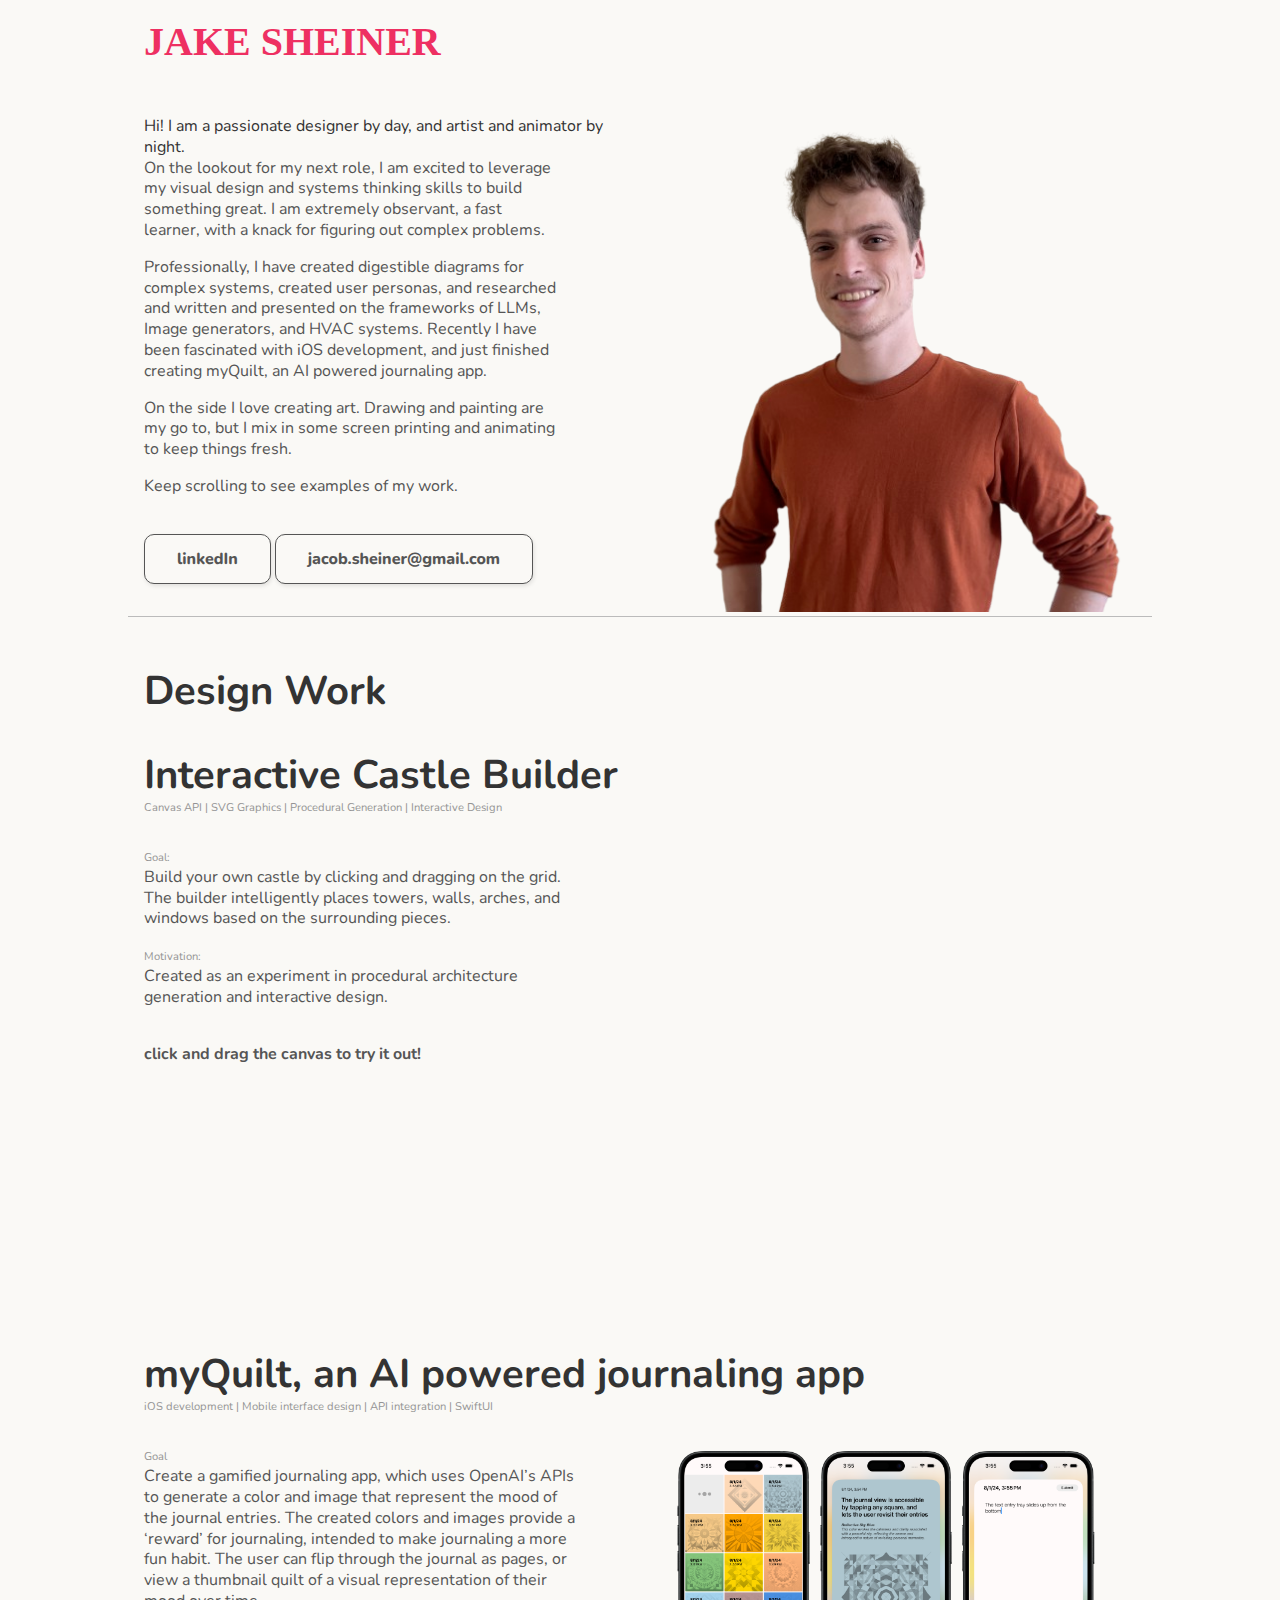
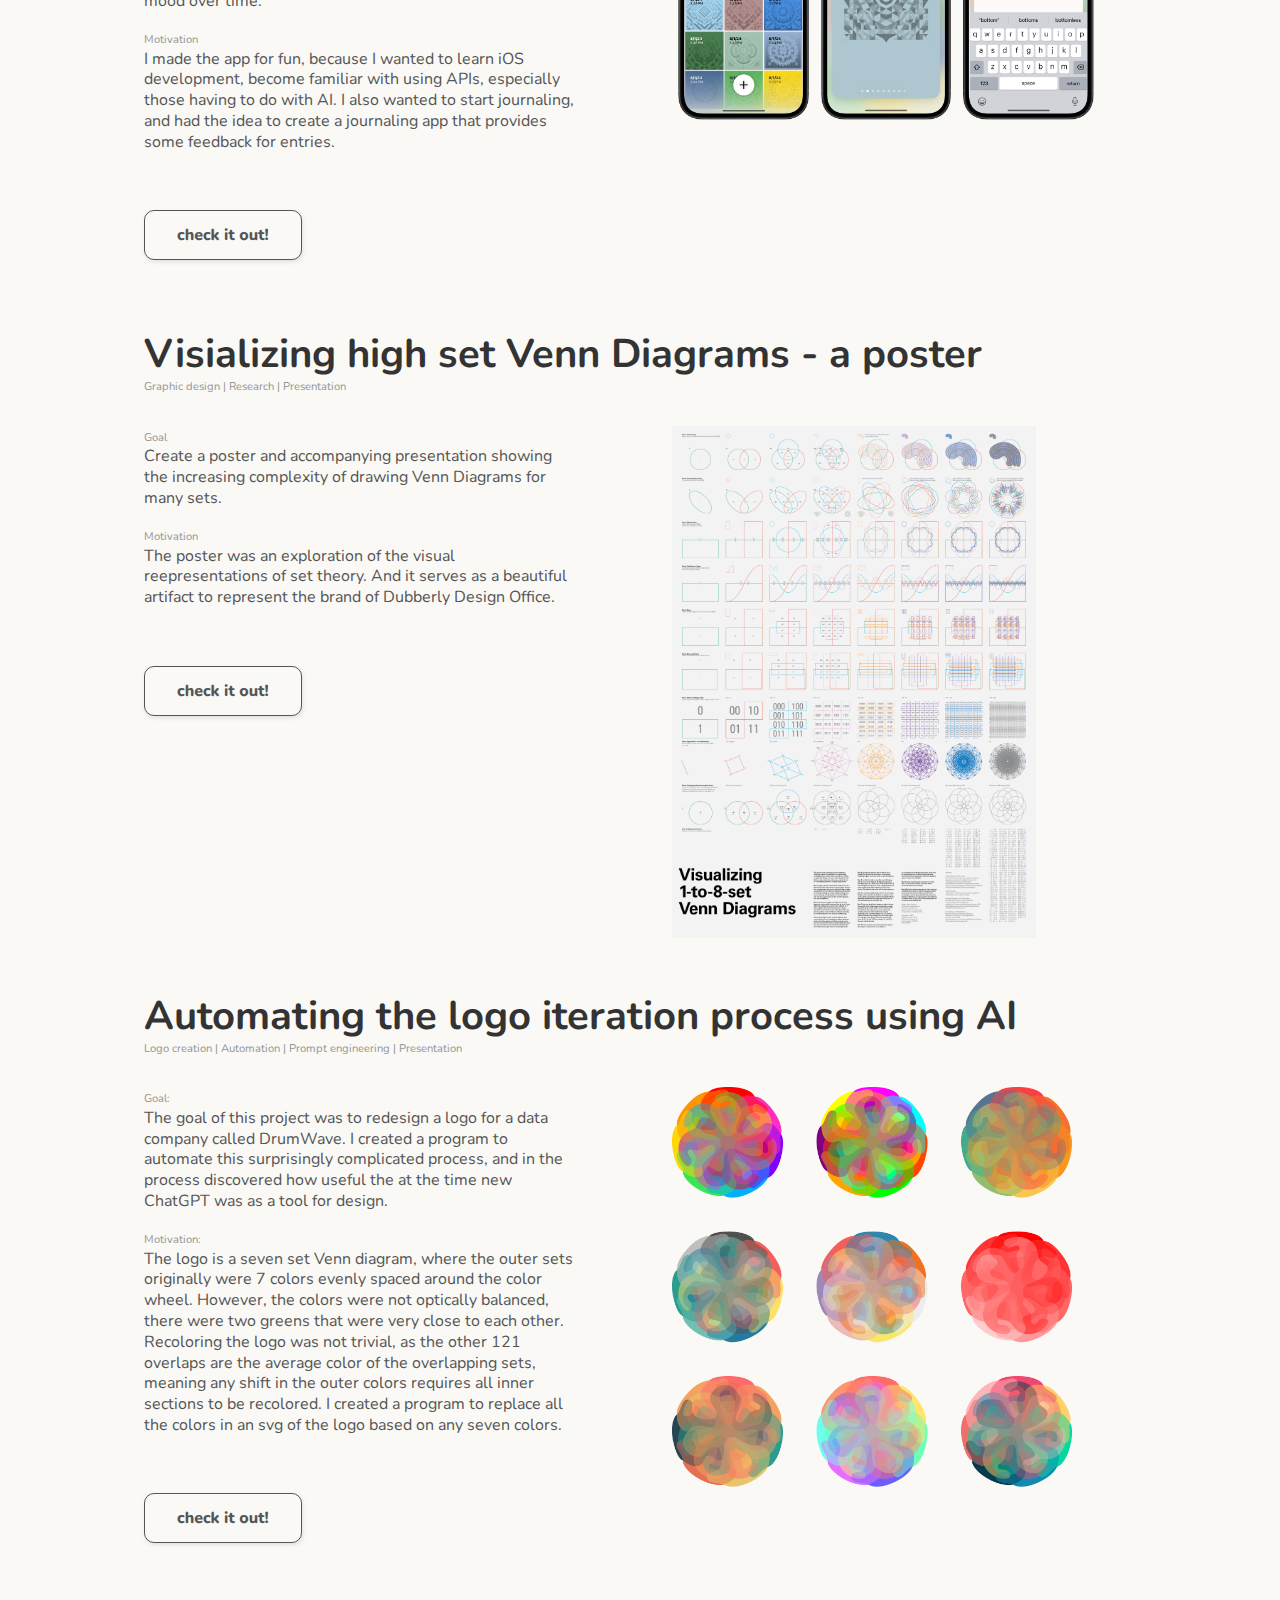
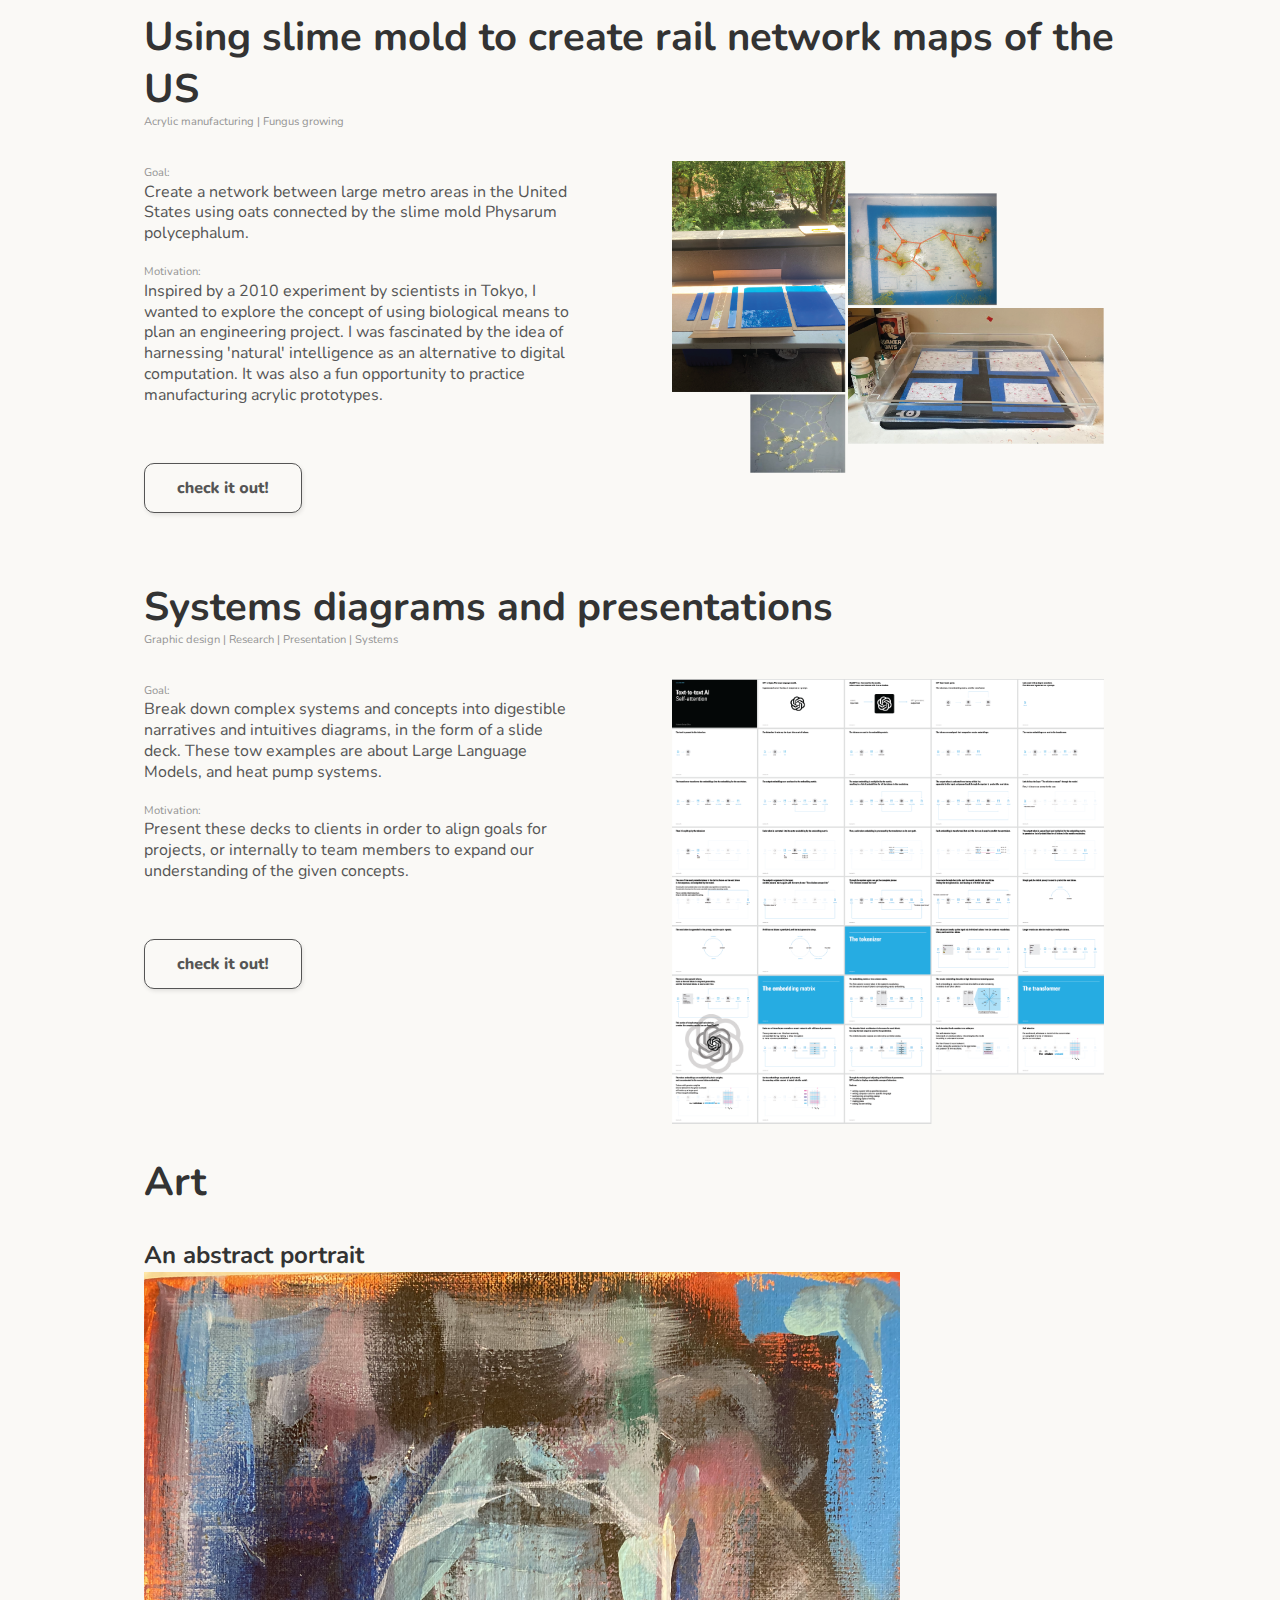
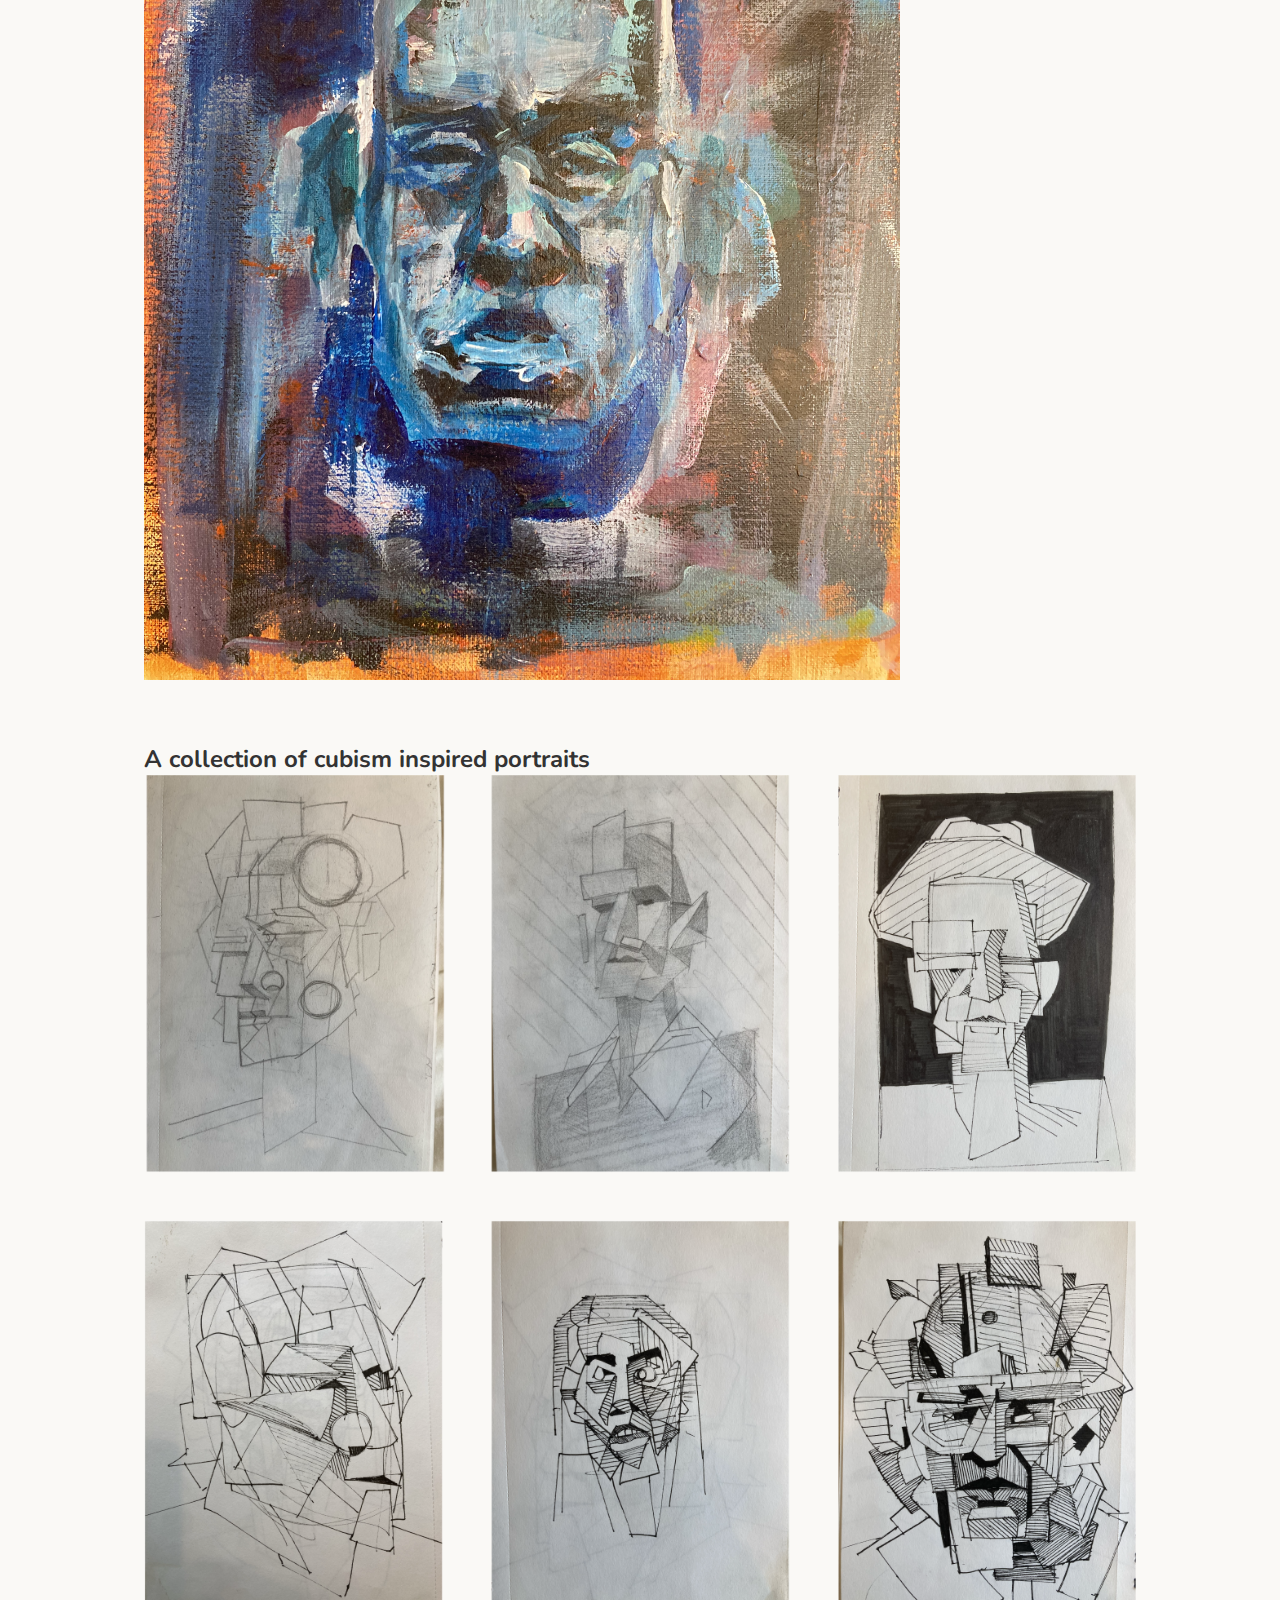
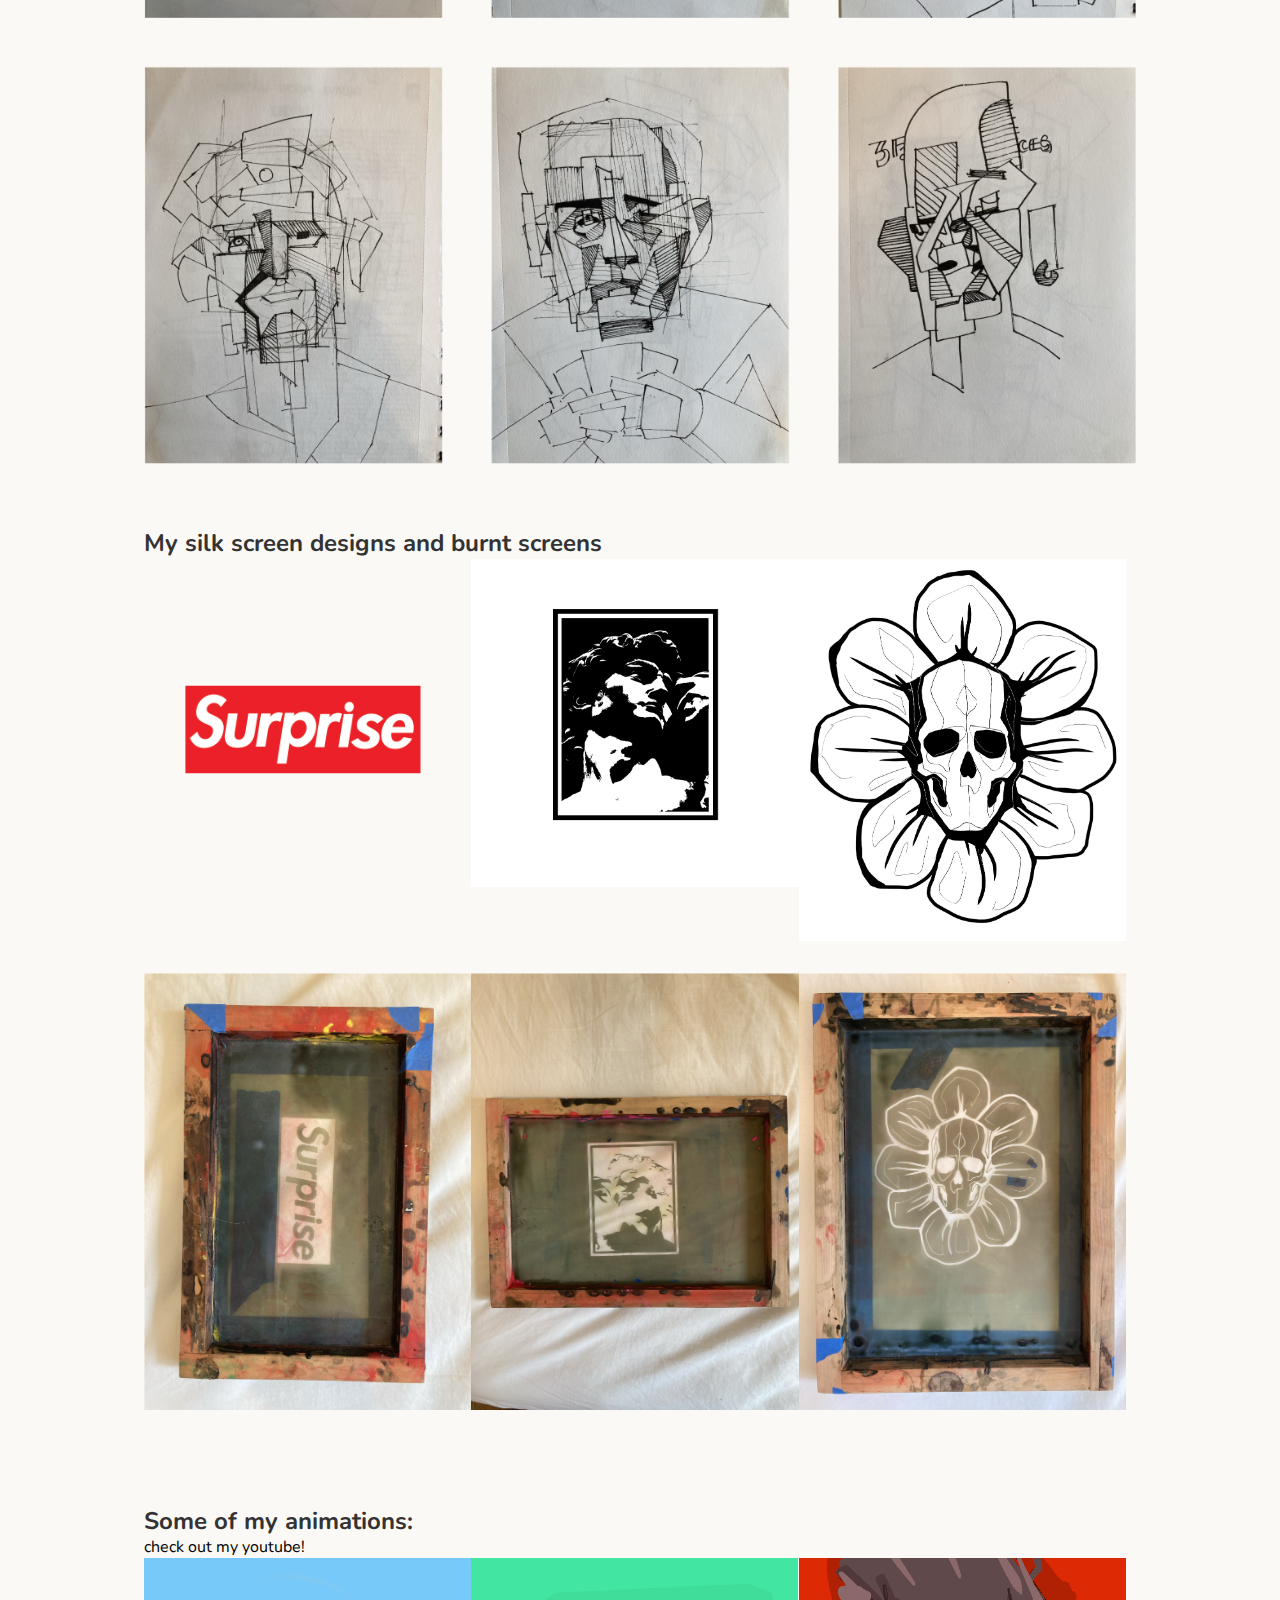
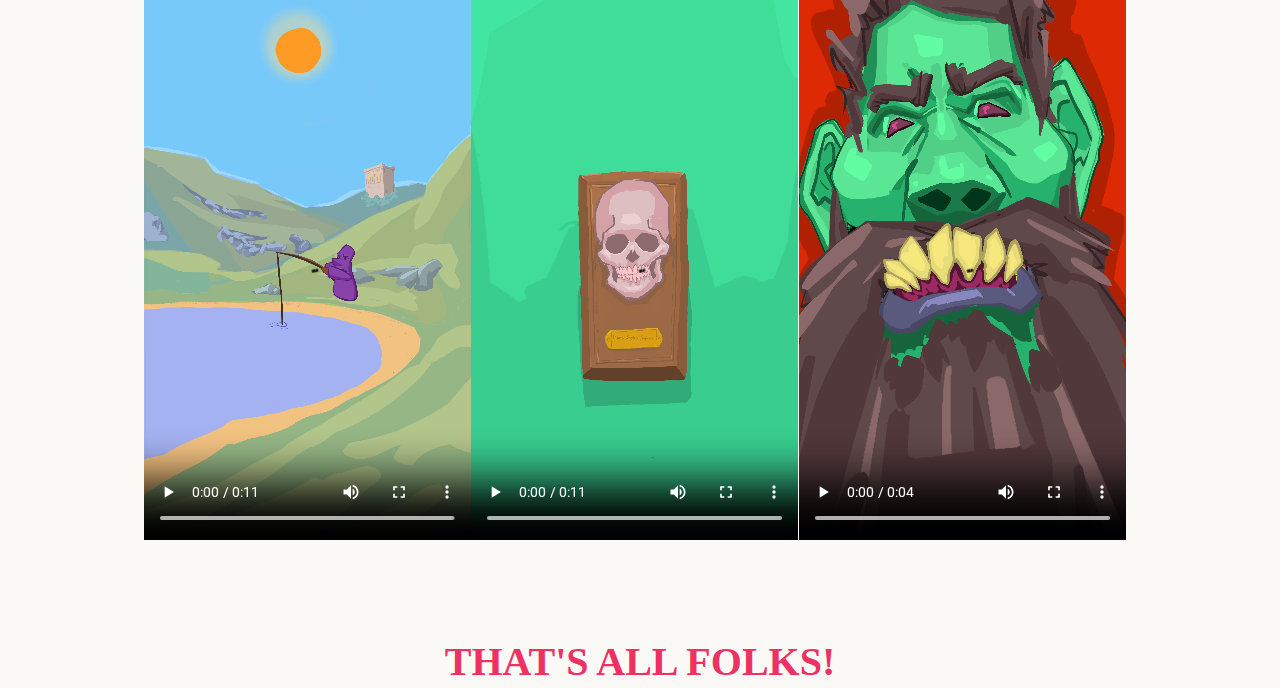
==== commit 150433e6: "filled out details sections and filled in copy on index page" ====
--- a/index.html
+++ b/index.html
@@ -37,10 +37,16 @@
 
             <p>Keep scrolling to see examples of my work.</p>
         </div>
+        <br>
             <div class="contactInfo">
-                <a href="mailto:jacob.sheiner@gmail.com" class ="bi">jacob.sheiner@gmail.com</a>
-                <span class="bullet">•</span>
-                <a href="https://www.linkedin.com/in/jacob-sheiner-052828218" class="bi">linkedIn</a>
+                
+               
+                <a href="https://www.linkedin.com/in/jacob-sheiner-052828218" >
+                    <button class="button-24" role="button">linkedIn</button>
+                </a>
+                <a href="mailto:jacob.sheiner@gmail.com" >
+                    <button class="button-24" role="button">jacob.sheiner@gmail.com</button>
+                </a>
             </div>
         </div>
             <img src="images/profile_pic_nobg.png" width = 50% alt="a picture of jake">
@@ -68,7 +74,7 @@
                                 Created as an experiment in procedural architecture generation and interactive design.
                             </p>
                             
-                            <p><br>Try it out!</p>
+                            <p style="font-weight: bold"><br>click and drag the canvas to try it out!</p>
                         </div>
                         <div class="project-image castle-demo" style="min-width: 300px;">
                             <canvas id="gridCanvas" width="450" height="450"></canvas>
@@ -118,27 +124,30 @@
                 </div>
                 </a>
         
-                <a href="dubberly.html" class="project">
+                <a href="vennDiagrams.html" class="project">
                     <h2>Visializing high set Venn Diagrams - a poster</h2>
+                    <p class="small">
+                        Graphic design | 
+                        Research | 
+                        Presentation
+                    </p>
                     <div class="project-content">
                         
                         <div class="project-text">
-                       
-                            <p><em>Goal:</em><br>
-                                Create a gamified journaling app, which uses OpenAI’s APIs to generate a color and image that represent the mood of the journal entries. The created colors and images provide a ‘reward’ for journaling, intended to make journaling a more fun habit. The user can flip through the journal as pages, or view a thumbnail quilt of a visual representation of their mood over time.
-                                
+                        
+                            <p><em>Goal</em><br>
+Create a poster and accompanying presentation showing the increasing complexity of drawing Venn Diagrams for many sets.                                
                                 </p>
                                 <p>
-                                    <em>Motivation:</em><br>
-    I made the app for fun, because I wanted to learn iOS development, become familiar with using APIs, especially those having to do with AI. I also wanted to start journaling, and had the idea to create a journaling app that provides some feedback for entries.
-                                </p>
-                            <p class="small">
-                                iOS development<br>
-                                Mobile interface design<br>
-                                API integration<br>
-                                SwiftUI
-                            </p>
-                            <p><br>check it out!</p>
+                                    <em>Motivation</em><br>
+The poster was an exploration of the visual reepresentations of set theory. And it serves as a beautiful artifact to represent the brand of Dubberly Design Office.                                 </p>
+                               <br><br>
+                           
+                            
+                            <div>
+                                <button class="button-24" role="button">check it out!</button>
+                            </div>
+                           
                         </div>
                     <div class="project-image">
                    
@@ -151,6 +160,12 @@
 
                 <a href="ai-logo.html" class="project">
                     <h2>Automating the logo iteration process using AI</h2>
+                    <p class="small">
+                        Logo creation | 
+                        Automation | 
+                        Prompt engineering | 
+                        Presentation
+                    </p>
                     <div class="project-content">
                         
                     <div class="project-text">
@@ -162,7 +177,10 @@
                                 <em>Motivation:</em><br>
 The logo is a seven set Venn diagram, where the outer sets originally  were 7  colors evenly spaced around the color wheel. However, the colors were not optically balanced, there were two greens that were very close to each other. Recoloring the logo was not trivial, as the other 121 overlaps are the average color of the overlapping sets, meaning any shift in the outer colors requires all inner sections to be recolored. I created a program to replace all the colors in an svg of the logo based on any seven colors.
                             </p>
-                    <p><br>check it out!</p>
+                            <br><br>
+                            <div>
+                                <button class="button-24" role="button">check it out!</button>
+                            </div>
                     </div>
                     <div class="project-image">
                    
@@ -174,16 +192,60 @@
 
                 <a href="slime.html" class="project">
                     <h2>Using slime mold to create rail network maps of the US</h2>
-                    <div class="project-content">
+                    <p class="small">
+                       Acrylic manufacturing | 
+                        Fungus growing 
+                        
+                    </p>
+                    <div class="project-content">
+                        <div class="project-text">
+                       
+                            <p><em>Goal:</em><br>
+Create a network between large metro areas in the United States using oats connected by the slime mold Physarum polycephalum.                              </p>
+                                <p>
+                                    <em>Motivation:</em><br>
+Inspired by a 2010 experiment by scientists in Tokyo, I wanted to explore the concept of using biological means to plan an engineering project. I was fascinated by the idea of harnessing 'natural' intelligence as an alternative to digital computation. It was also a fun opportunity to practice manufacturing acrylic prototypes.                                 </p>
+                                <br><br>
+                                <div>
+                                    <button class="button-24" role="button">check it out!</button>
+                                </div>
+                        </div>
                         <div class="project-image">
                    
-                            <img src="images/slime_bottomright.jpeg" alt="venn diagram poster" style="border-radius: 10pt;">
-                    
-                        </div>
-                    <div class="project-text">
-                       
-                        <p>I designed and implemented a journaling app, which leverages the OpenAI API for text and image generation. The app uses the power of AI to create a visual record of the user's mood by crating a color and pattern representation of the users' input. The result is a quilt: a grid of blocks, each with a pattern and color based off of the journal entries of the user. At a glance the user is provided with a visual memory of their emotions, and has the option to select any square to reread their own entry.</p>
-                        <p><br>check it out!</p>
+                            <img src="images/slimeCover.png" alt="venn diagram poster" >
+                    
+                        </div>
+                        
+                    
+                </div>
+                </a>
+
+                <a href="diagrams.html" class="project">
+                    <h2>Systems diagrams and presentations</h2>
+                    <p class="small">
+                        Graphic design | 
+                        Research | 
+                        Presentation | 
+                        Systems
+                    </p>
+                    <div class="project-content">
+                        <div class="project-text">
+                       
+                            <p><em>Goal:</em><br>
+Break down complex systems and concepts into digestible narratives and intuitives diagrams, in the form of a slide deck. These tow examples are about Large Language Models, and heat pump systems.                       </p>
+                                <p>
+                                    <em>Motivation:</em><br>
+                                    Present these decks to clients in order to align goals for projects, or internally to team members to expand our understanding of the given concepts.                                </p>
+                                <br><br>
+                                <div>
+                                    <button class="button-24" role="button">check it out!</button>
+                                </div>
+                        </div>
+                        <div class="project-image">
+                   
+                            <img src="images/llmSlides.svg" alt="venn diagram poster" >
+                           
+                           
                     </div>
                     
                 </div>
@@ -250,6 +312,6 @@
             
         </section>
     </main>
-    
+    <h1 style="font-family: futura; text-align: center; color: #ee3062;">THAT'S ALL FOLKS!</h1>
 </body>
 </html>
--- a/styles.css
+++ b/styles.css
@@ -180,6 +180,7 @@
 }
 
 #hero {
+   
     display: flex;
     flex-direction: column-reverse;
     color: #333;
@@ -238,7 +239,13 @@
   .slime img {
     margin-bottom: 1rem;
   }
-
+.progress img{
+    margin-bottom: .5rem;
+}
+
+.progress p{
+    margin-bottom: 3rem;
+}
   .column {
     flex: 1;
     
@@ -313,7 +320,7 @@
 }
 .project:hover {
    
-    box-shadow: 0 16px 30px rgba(0, 0, 0, 0.05);
+   /* box-shadow: 0 16px 30px rgba(0, 0, 0, 0.05);*/
     
    
 }
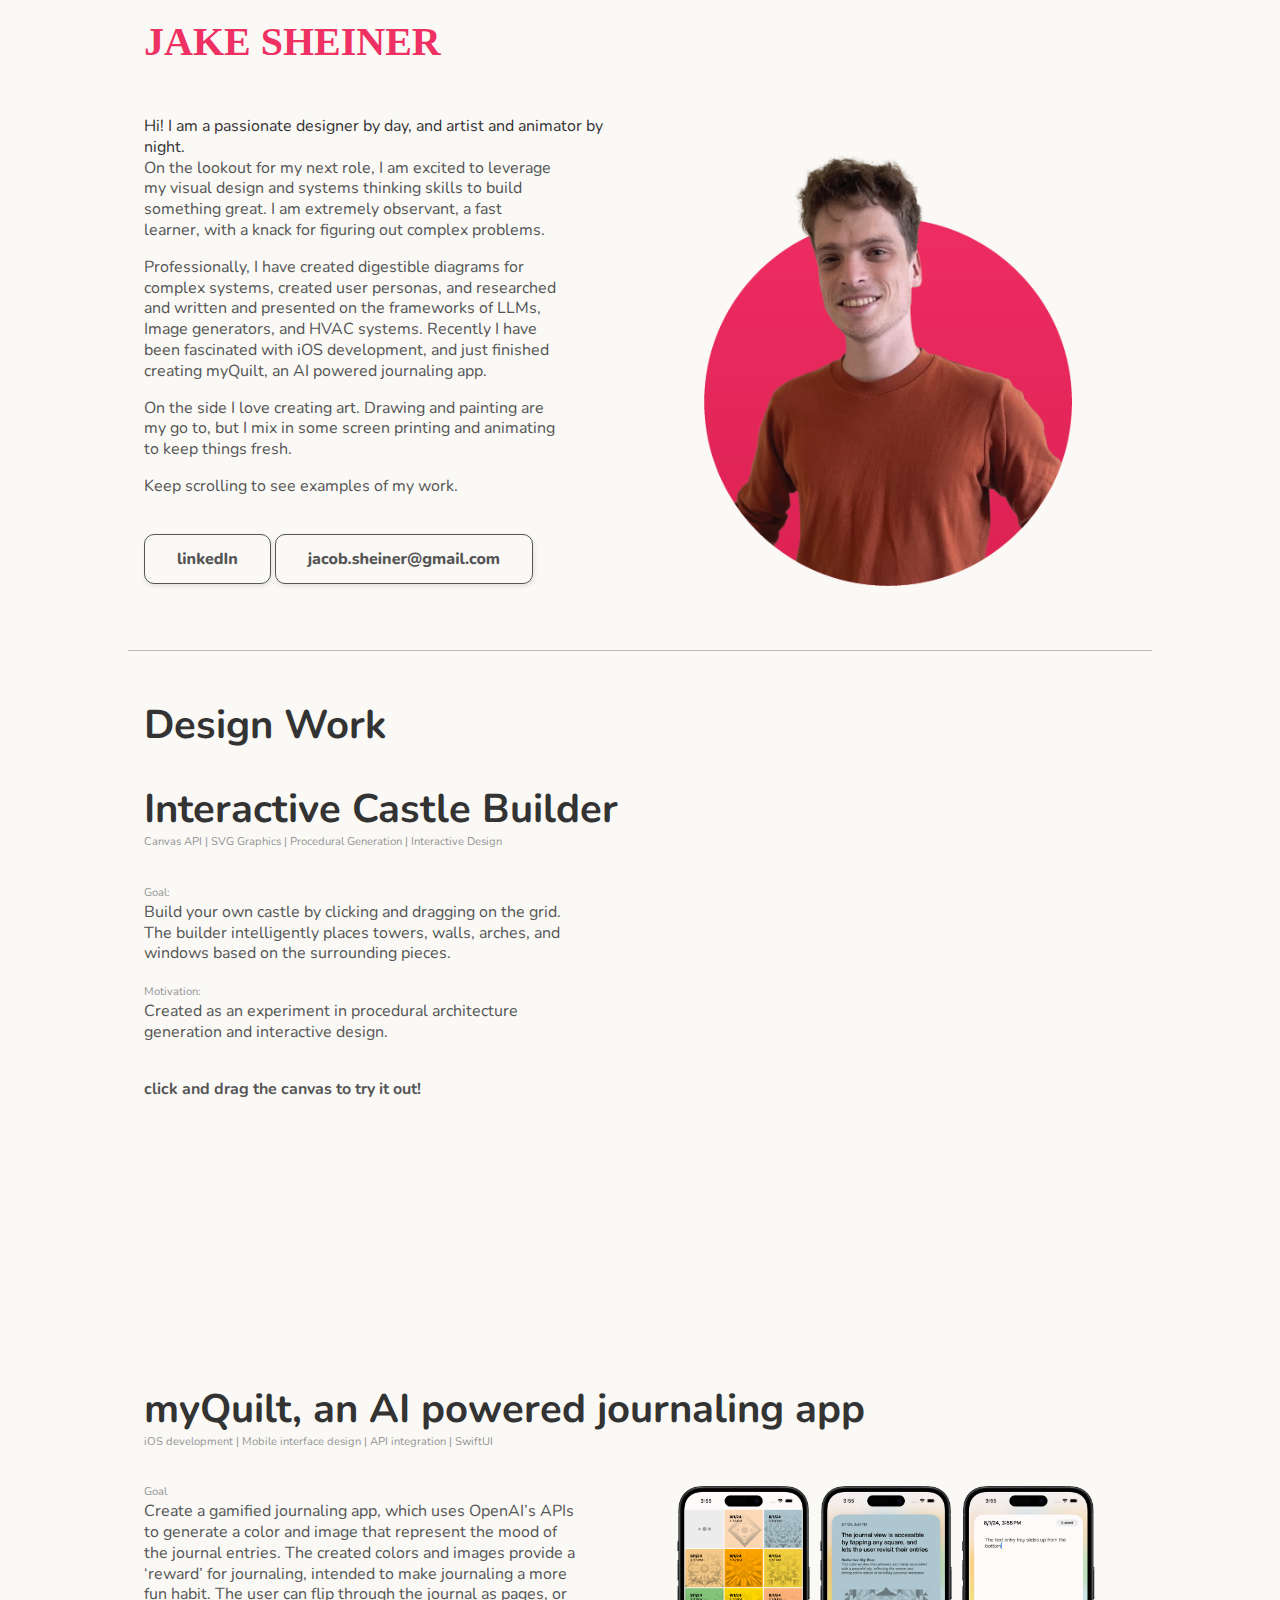
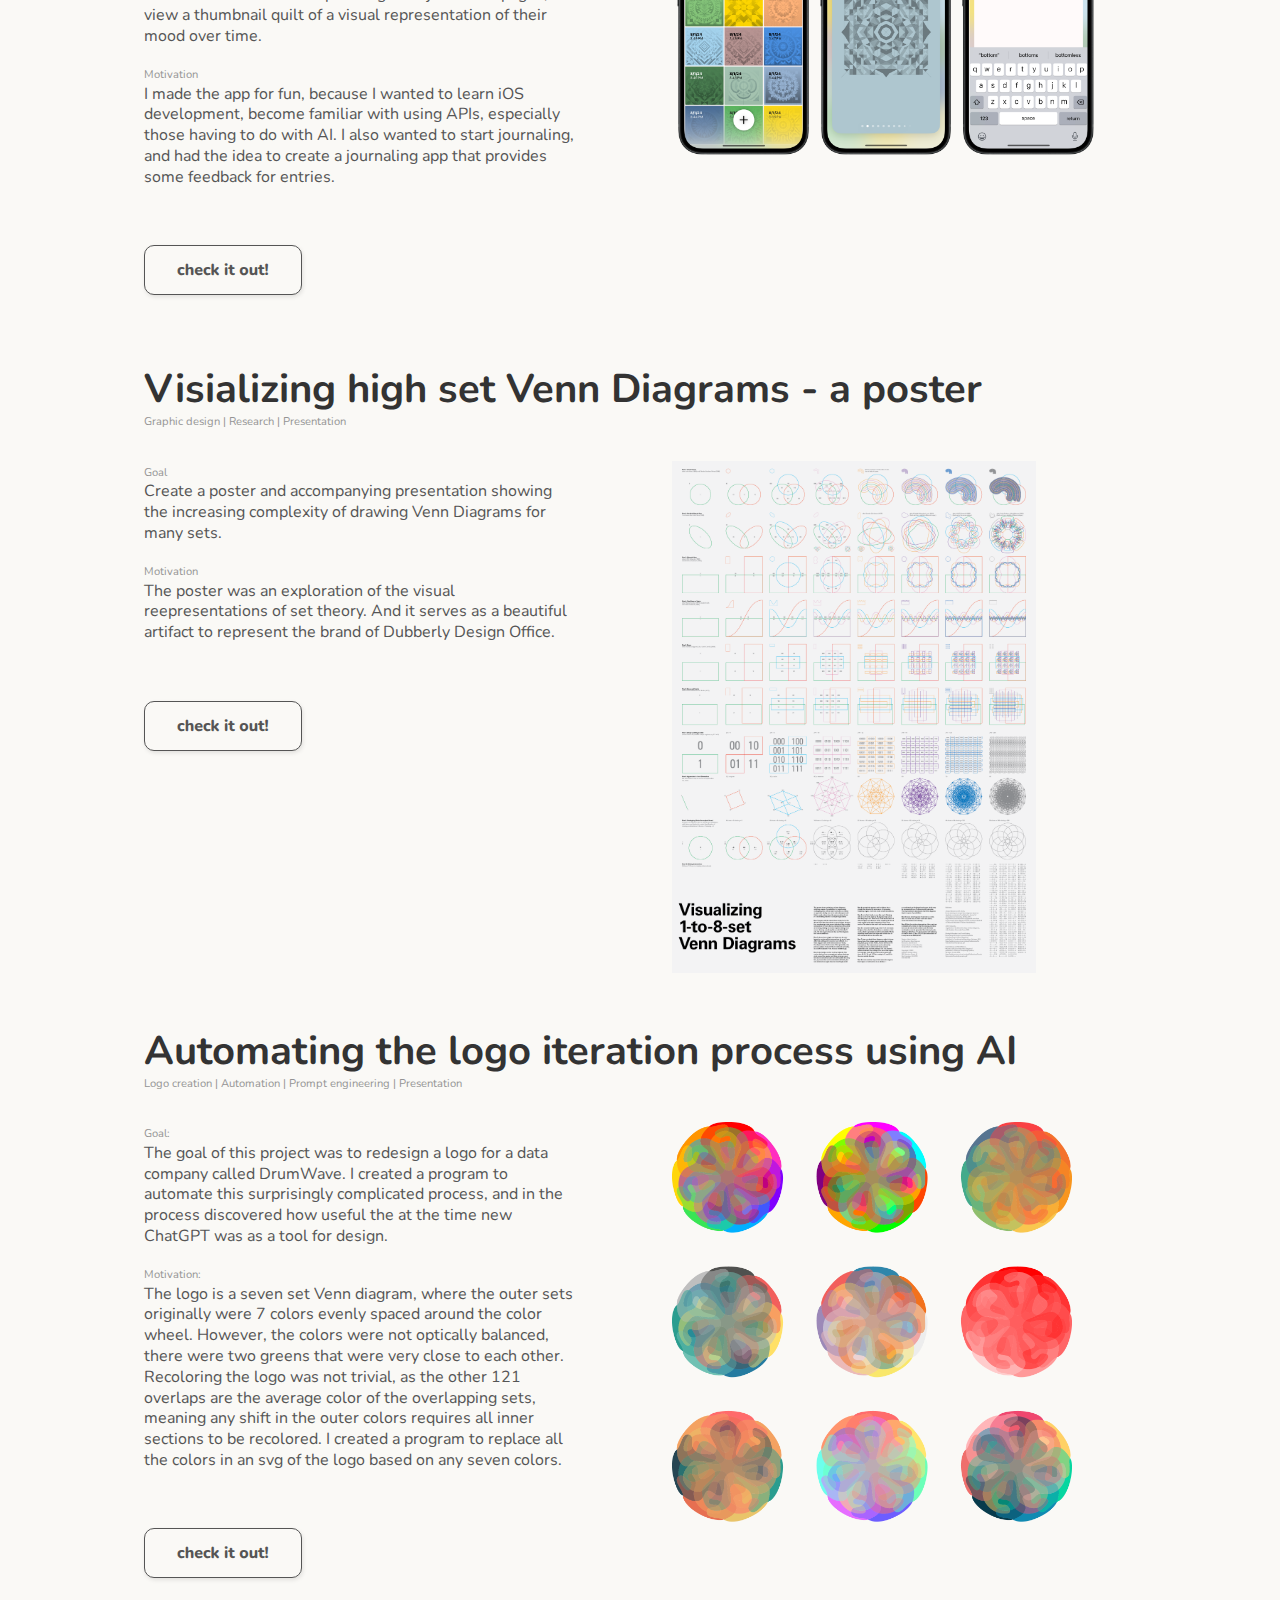
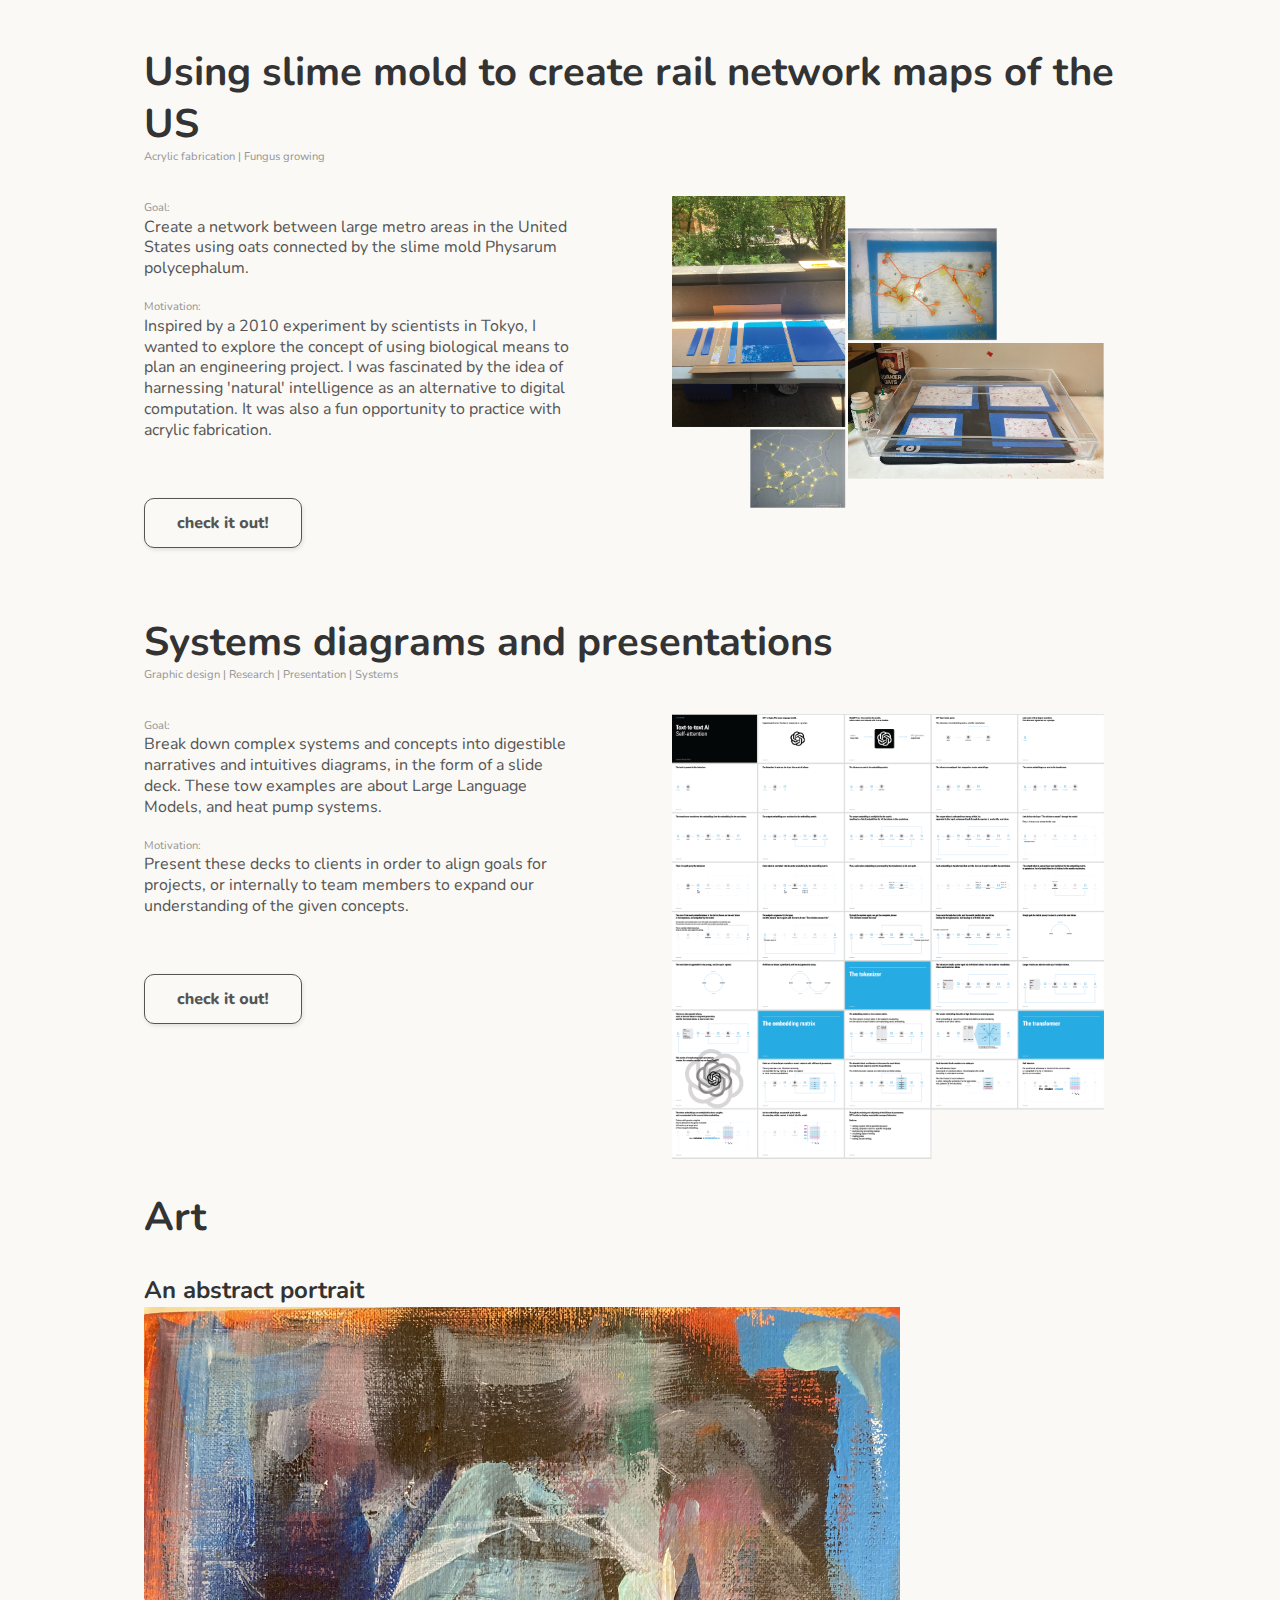
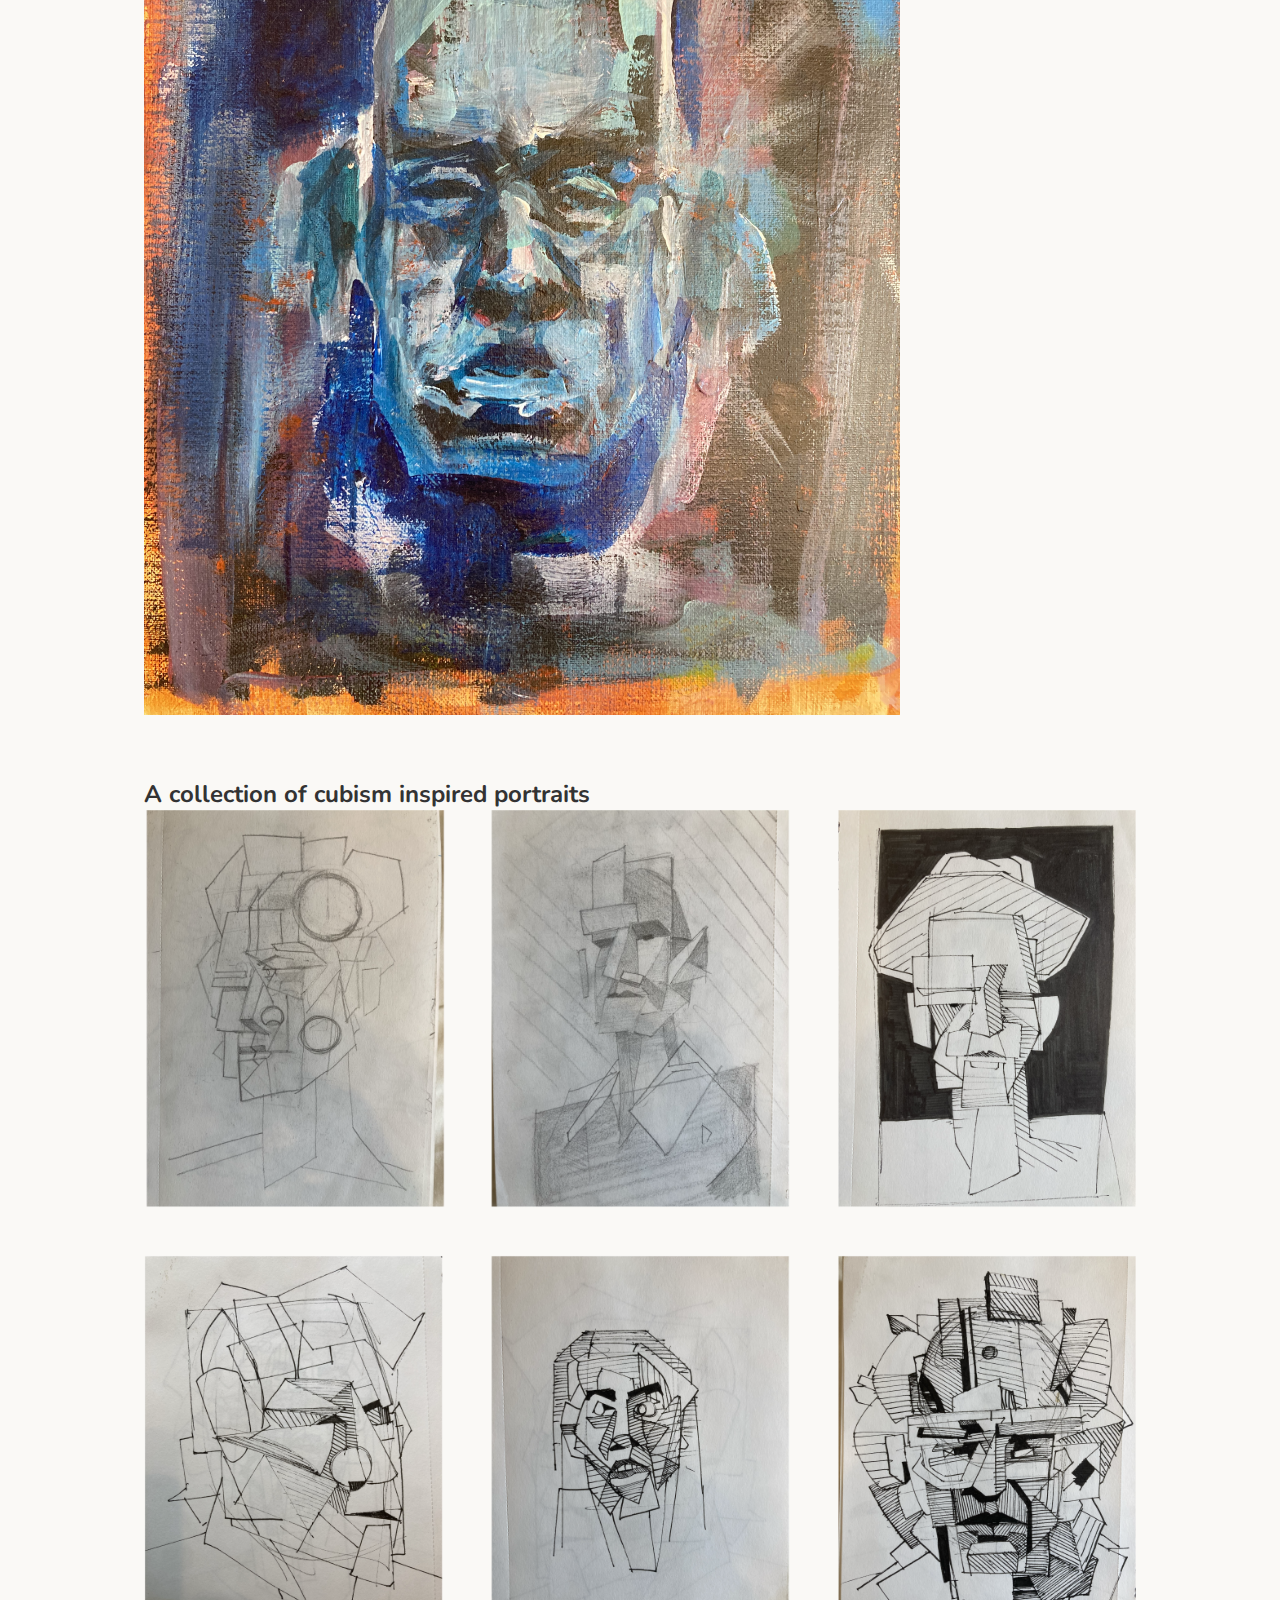
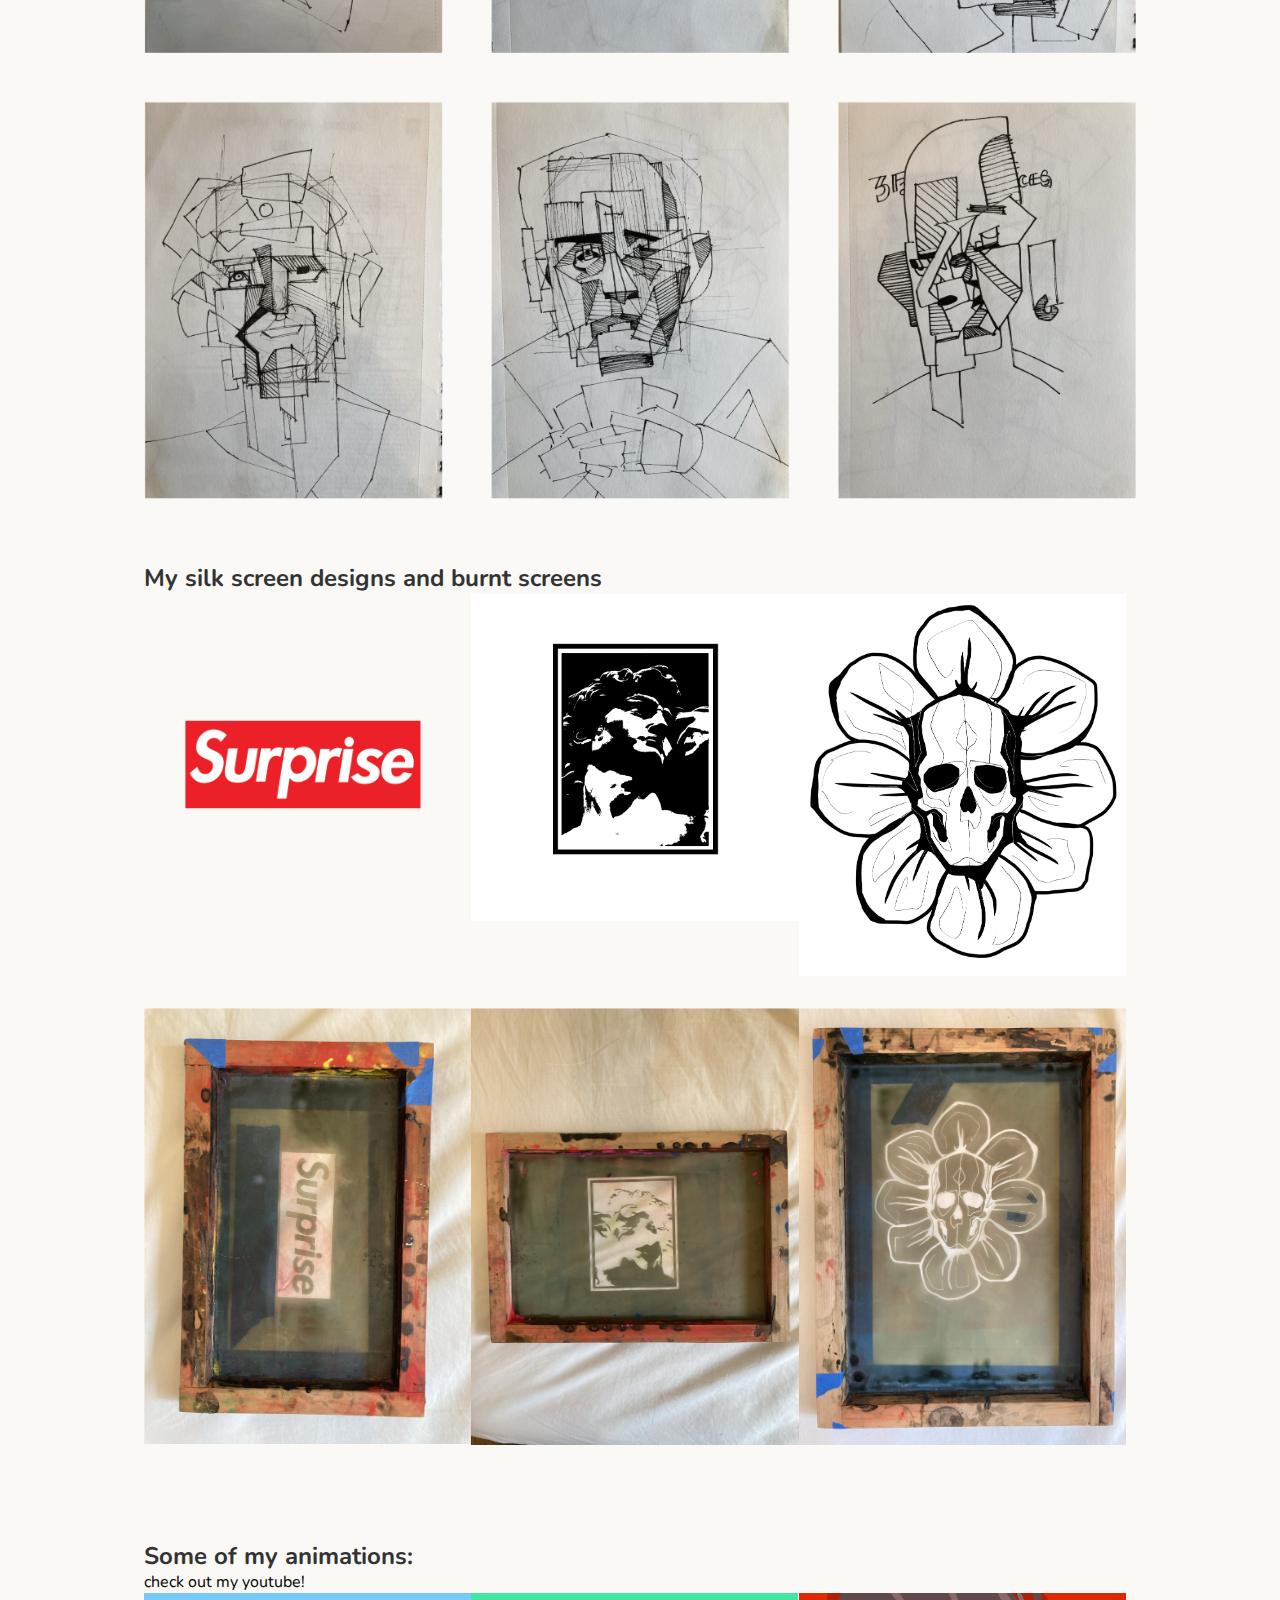
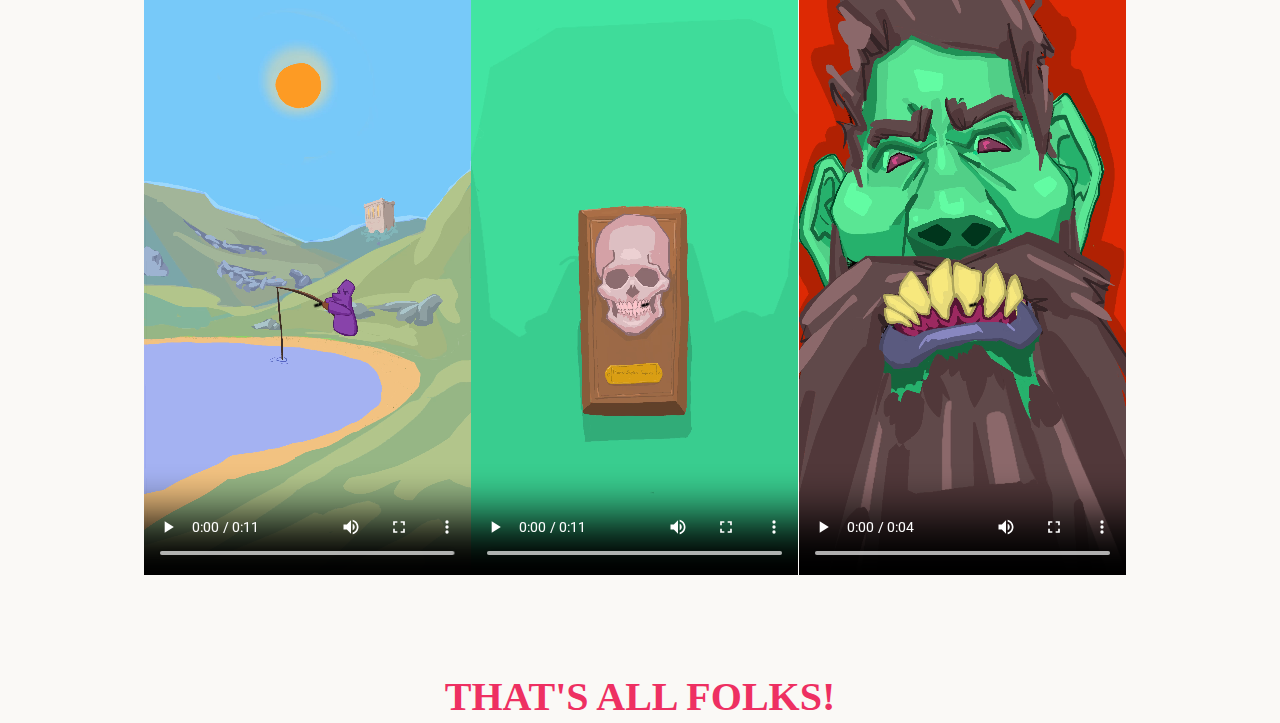
==== commit 94d3d8bb: "new hero pic" ====
--- a/index.html
+++ b/index.html
@@ -49,7 +49,7 @@
                 </a>
             </div>
         </div>
-            <img src="images/profile_pic_nobg.png" width = 50% alt="a picture of jake">
+            <img src="images/profile_pic_circle.png" width = 50%  alt="a picture of jake">
             
         </section>
        
@@ -193,7 +193,7 @@
                 <a href="slime.html" class="project">
                     <h2>Using slime mold to create rail network maps of the US</h2>
                     <p class="small">
-                       Acrylic manufacturing | 
+                       Acrylic fabrication | 
                         Fungus growing 
                         
                     </p>
@@ -204,7 +204,7 @@
 Create a network between large metro areas in the United States using oats connected by the slime mold Physarum polycephalum.                              </p>
                                 <p>
                                     <em>Motivation:</em><br>
-Inspired by a 2010 experiment by scientists in Tokyo, I wanted to explore the concept of using biological means to plan an engineering project. I was fascinated by the idea of harnessing 'natural' intelligence as an alternative to digital computation. It was also a fun opportunity to practice manufacturing acrylic prototypes.                                 </p>
+Inspired by a 2010 experiment by scientists in Tokyo, I wanted to explore the concept of using biological means to plan an engineering project. I was fascinated by the idea of harnessing 'natural' intelligence as an alternative to digital computation. It was also a fun opportunity to practice with acrylic fabrication.                                 </p>
                                 <br><br>
                                 <div>
                                     <button class="button-24" role="button">check it out!</button>
--- a/styles.css
+++ b/styles.css
@@ -184,12 +184,15 @@
     display: flex;
     flex-direction: column-reverse;
     color: #333;
-    align-items: flex-start;
+    align-items: flex-end;
     gap: 1rem;
     border-bottom: 0.5px solid #bbb;
     padding-bottom: 0;
 }
-
+#hero img{
+    padding:4rem;
+    padding-top:0;
+}
 @media only screen and (min-width: 800px) {
     #hero {
         flex-direction: row;
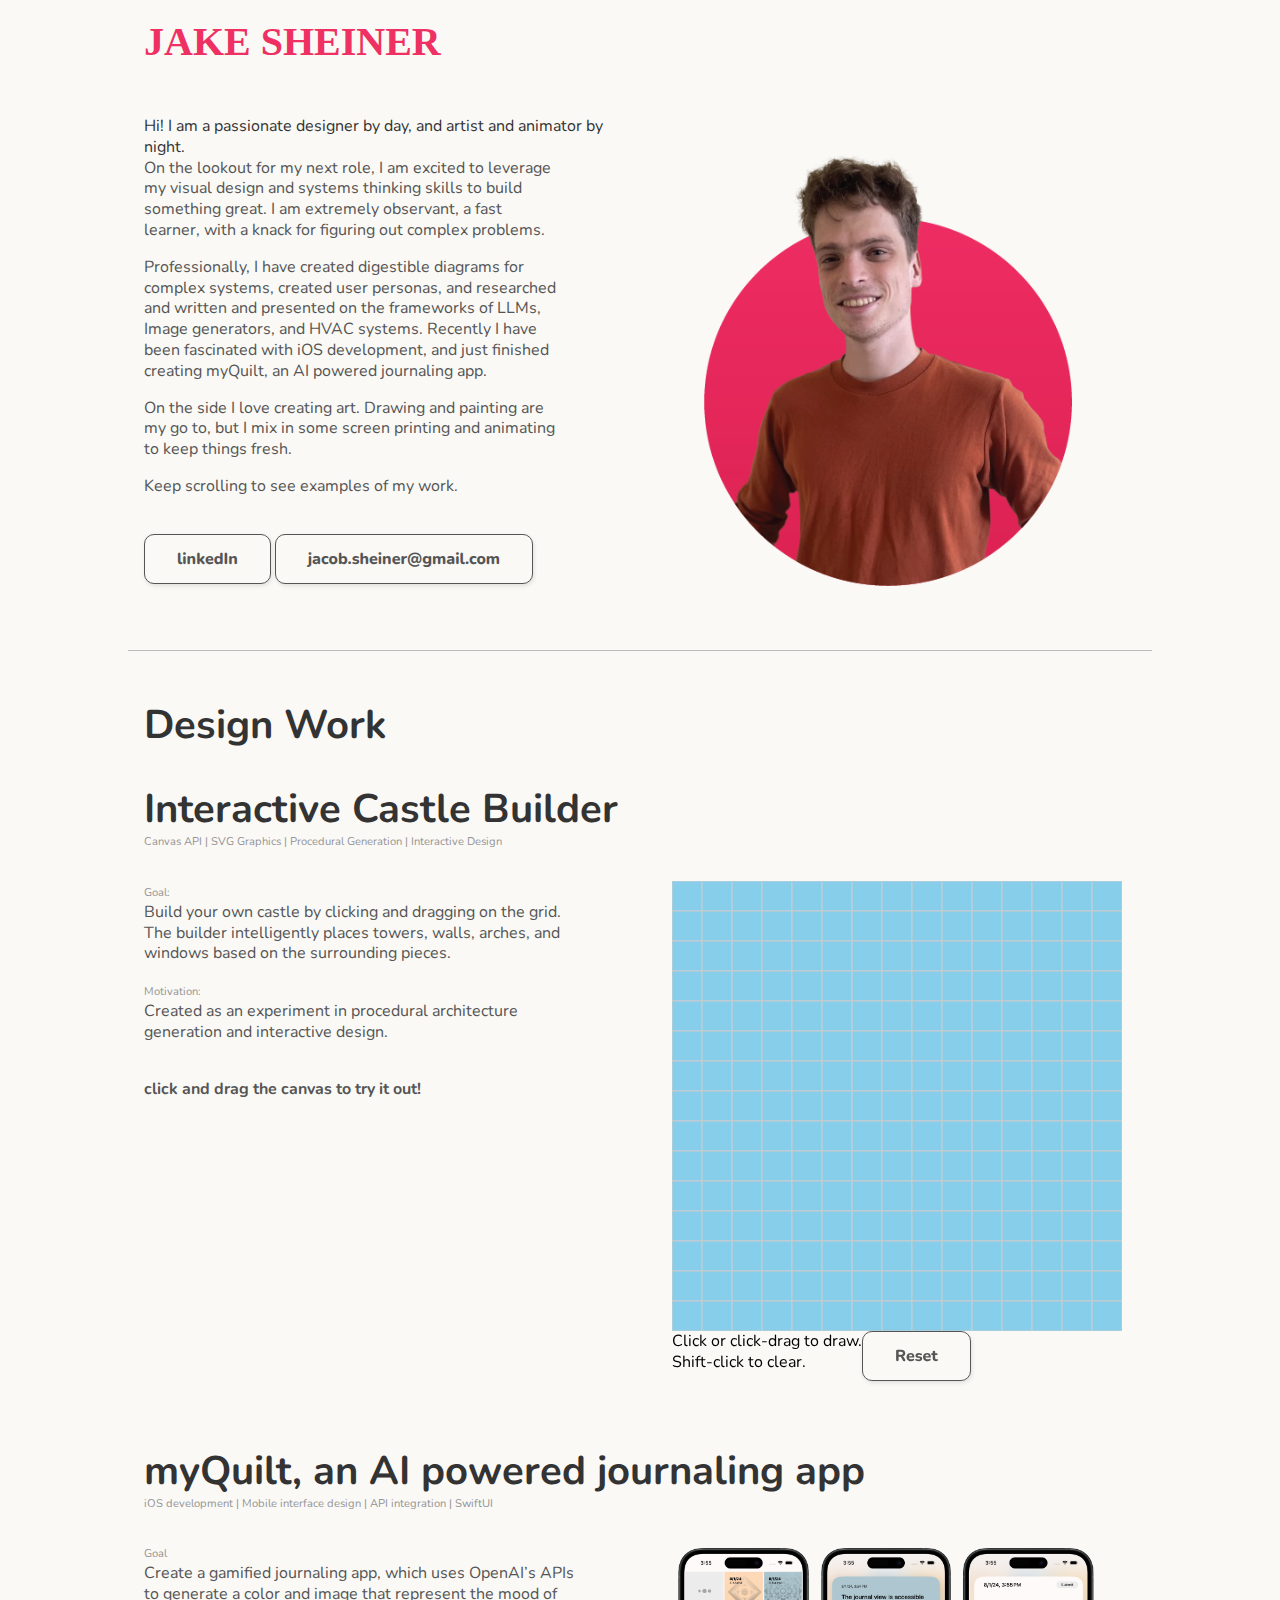
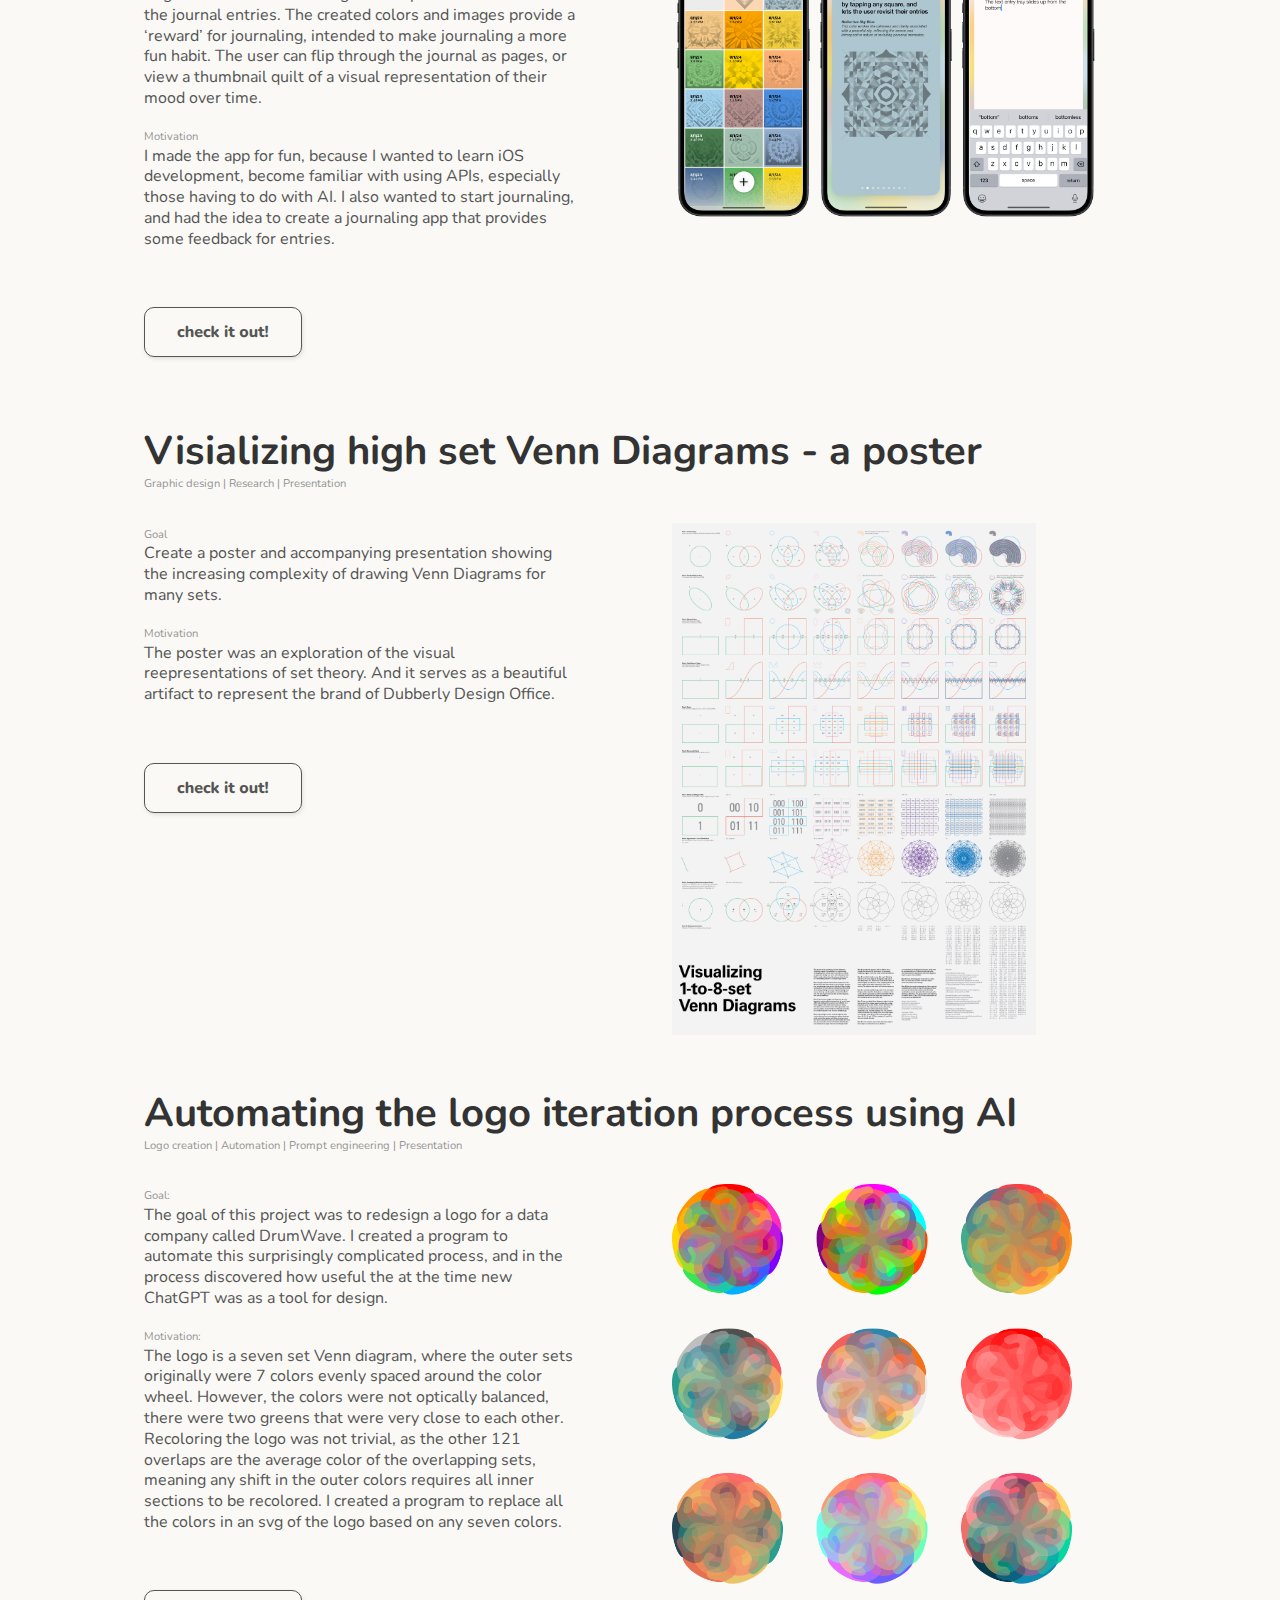
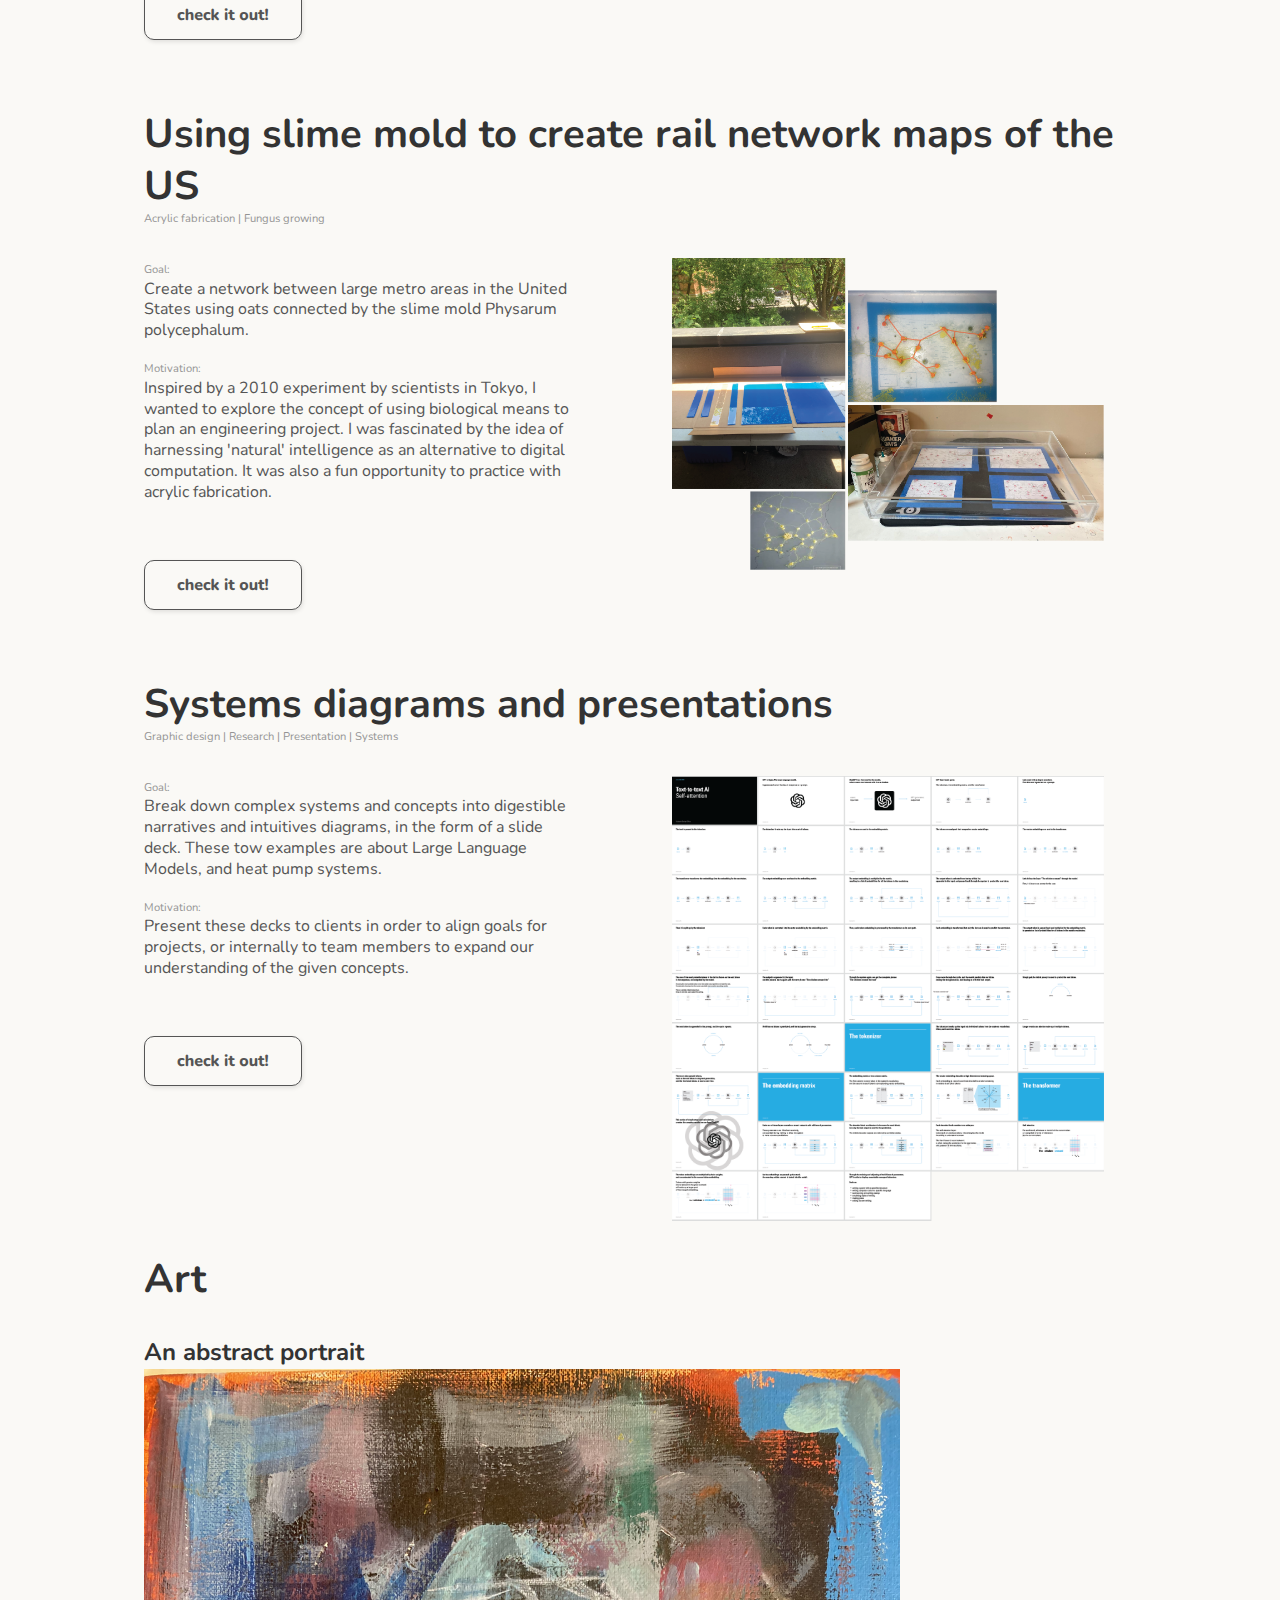
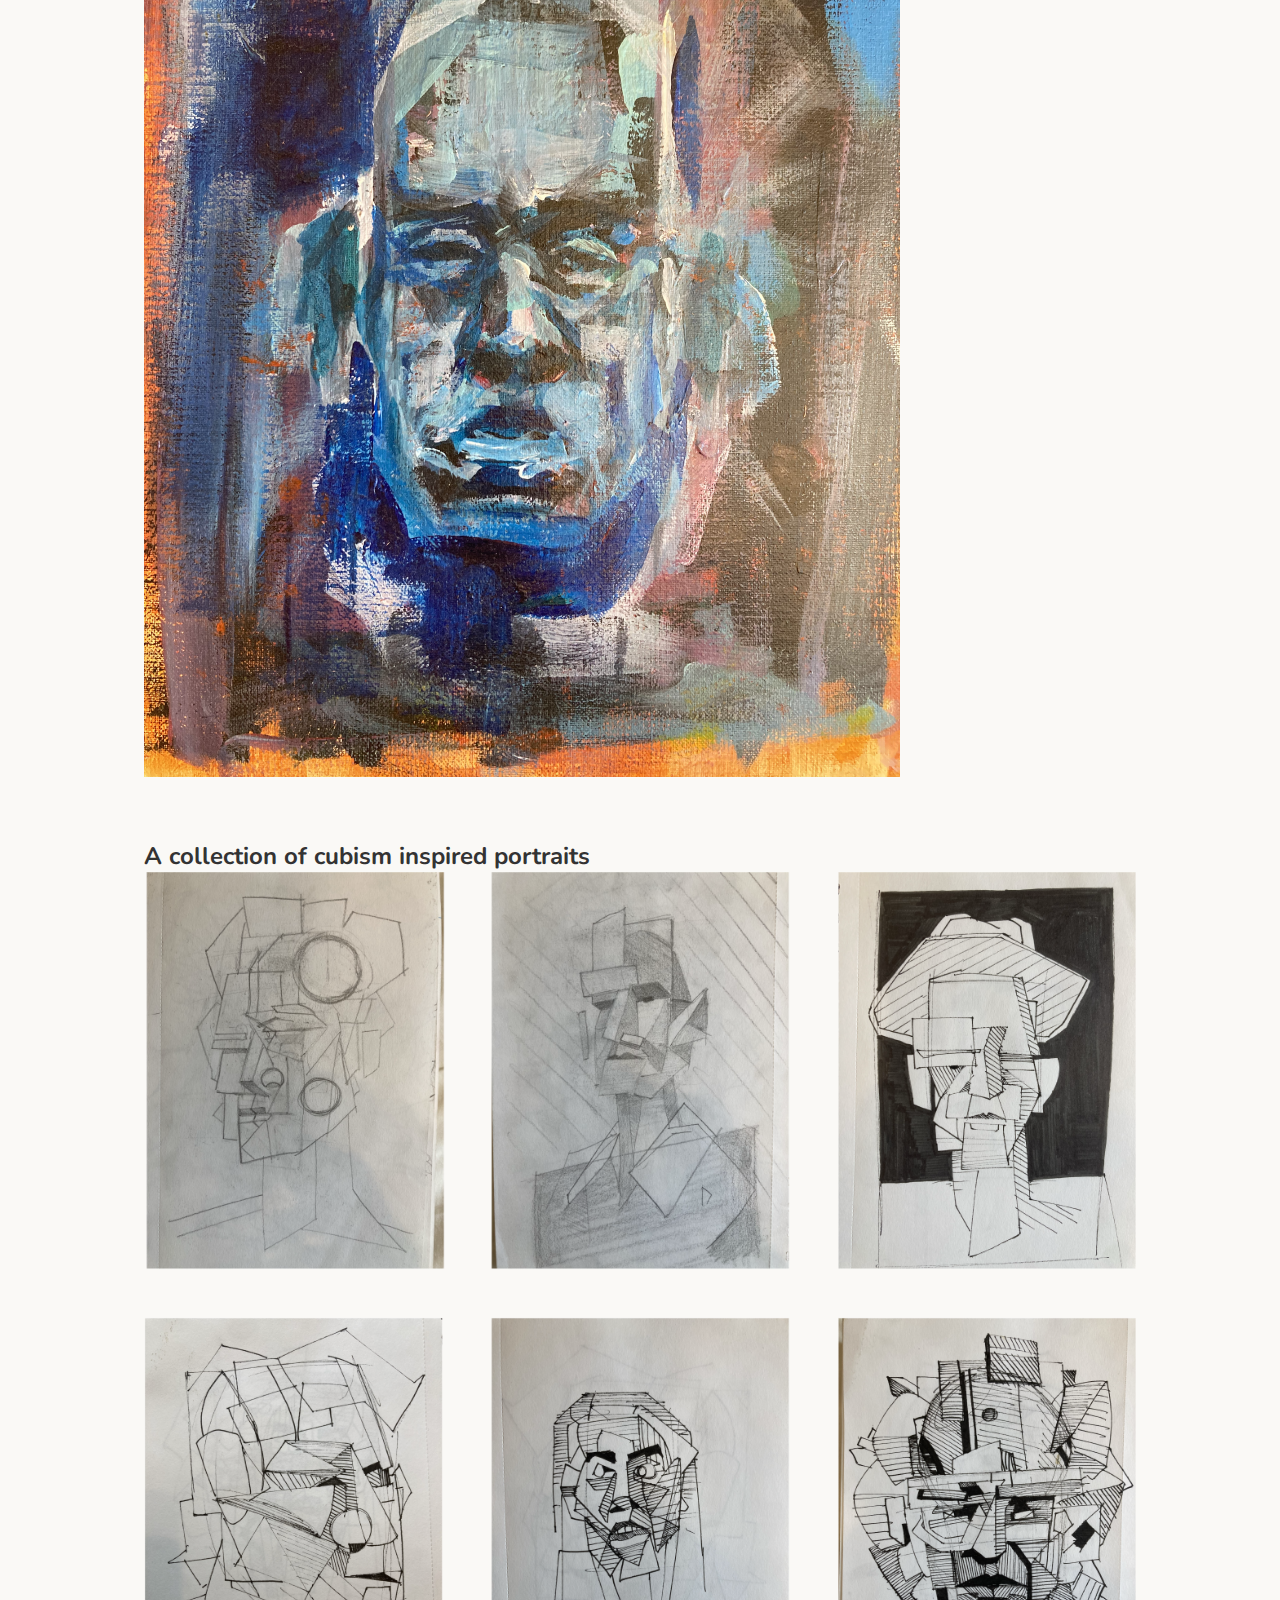
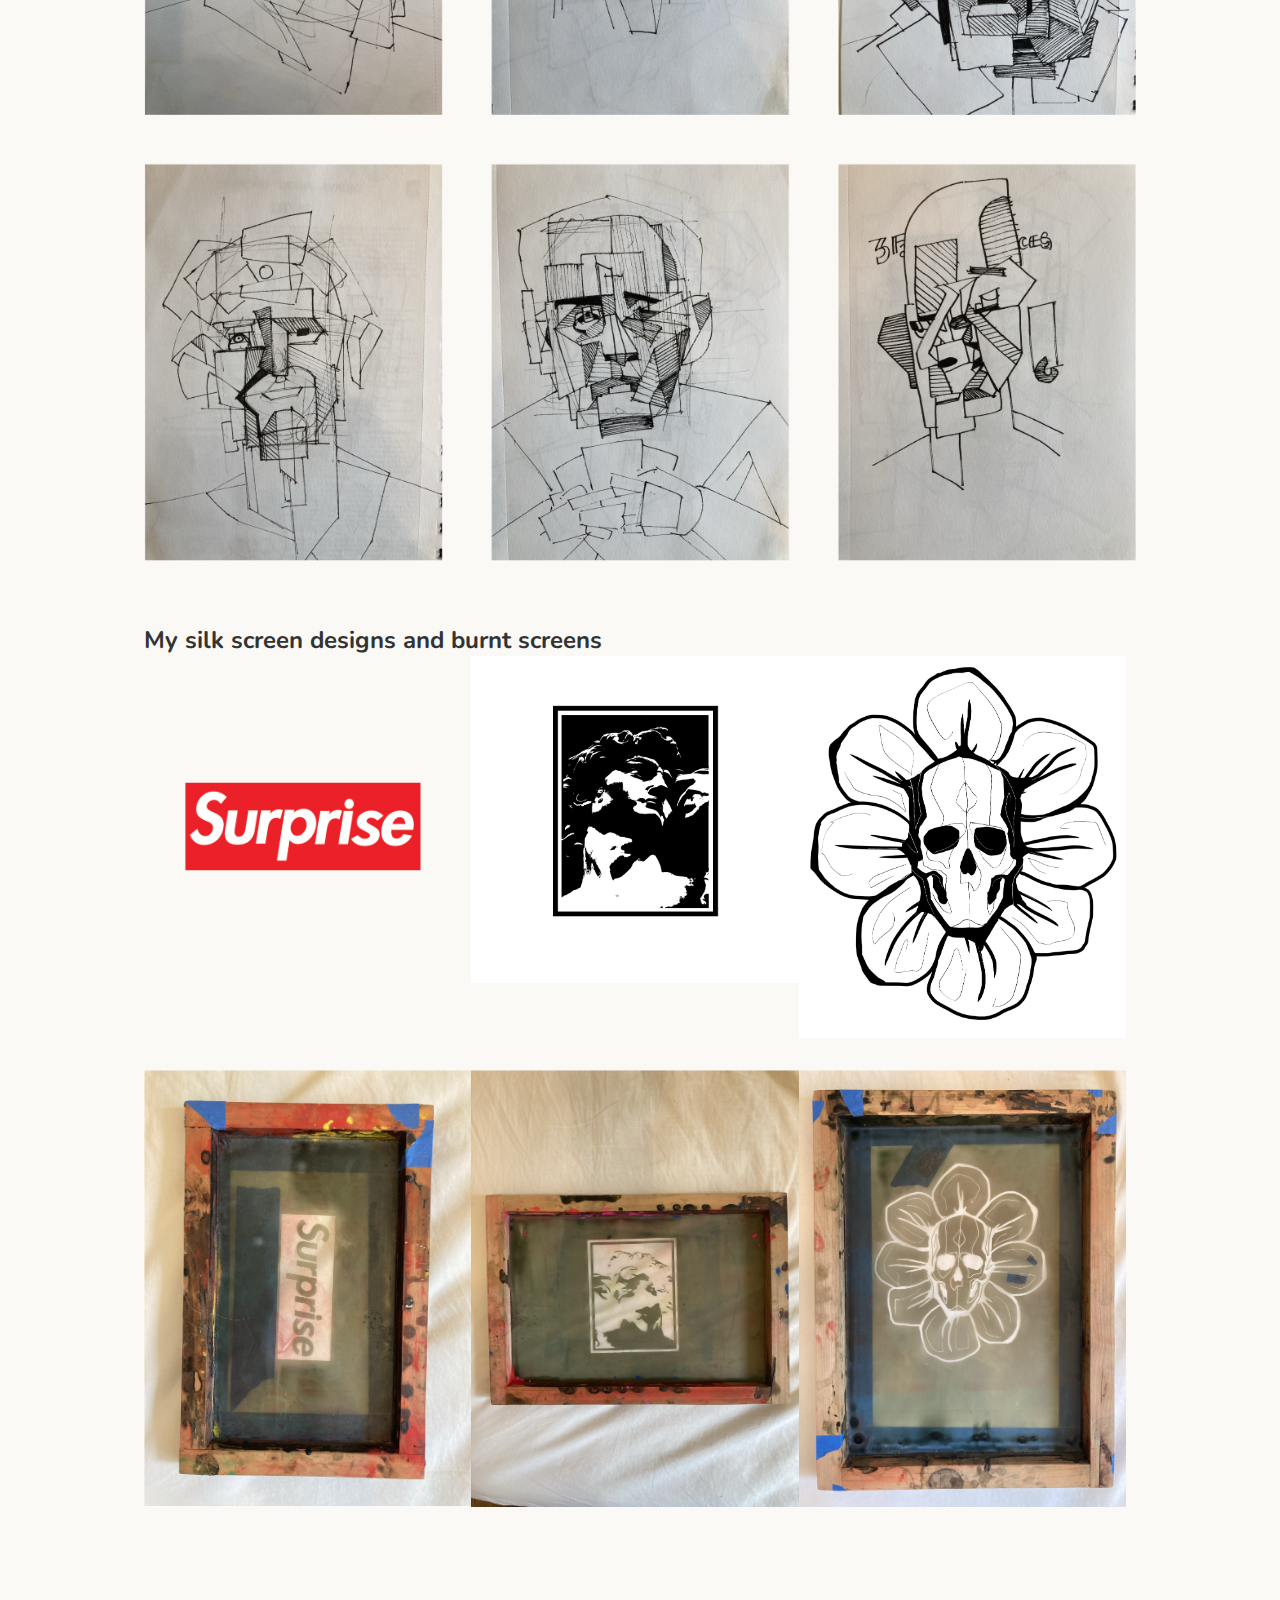
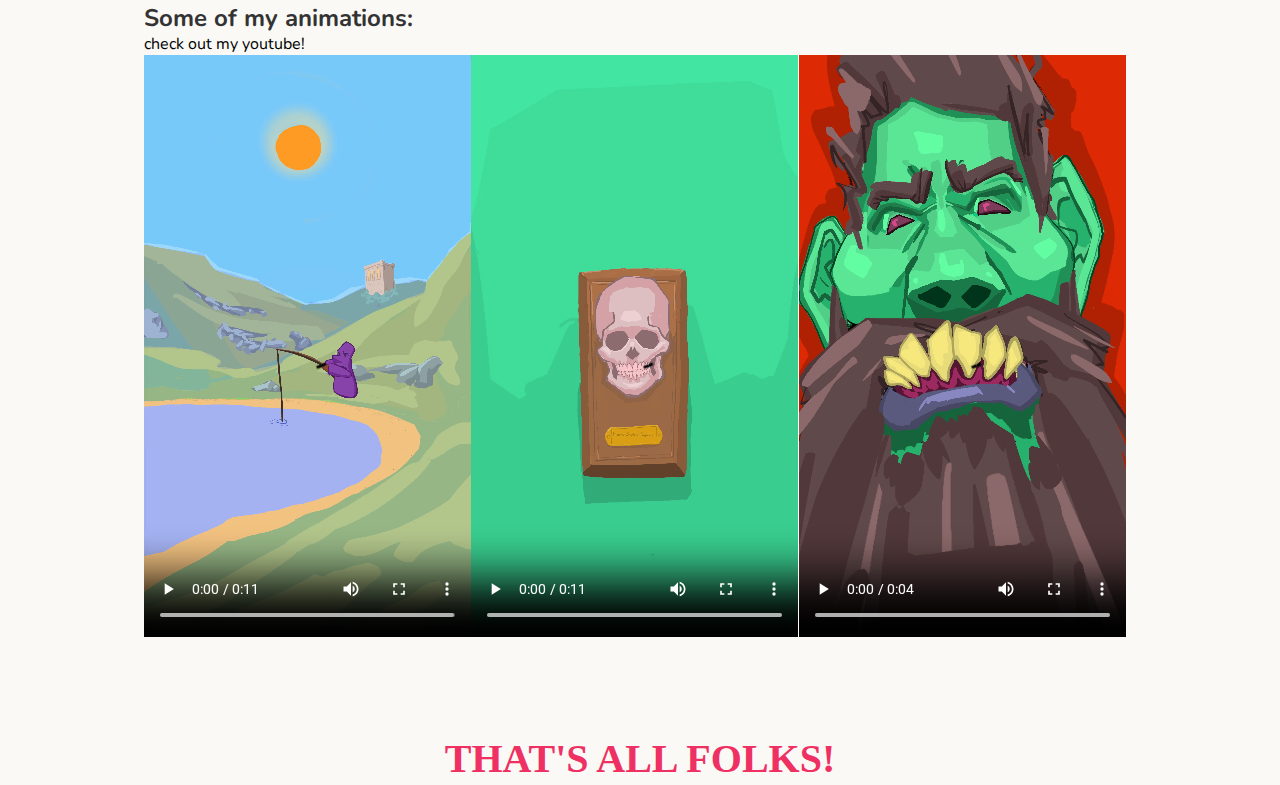
==== commit d2e49144: "adding castle controls" ====
--- a/index.html
+++ b/index.html
@@ -78,6 +78,15 @@
                         </div>
                         <div class="project-image castle-demo" style="min-width: 300px;">
                             <canvas id="gridCanvas" width="450" height="450"></canvas>
+                            <div id="instructions">
+                                <div id="left">
+                                    <p>Click or click-drag to draw.</p>
+                                    <p>Shift-click to clear.</p>
+                                </div>
+                                <div id="right">
+                                    <button id="clearCanvas" class="button-24">Reset</button>
+                                </div>
+                            </div>
                             <script src="castleScript.js"></script>
                         </div>
                     </div>
--- a/styles.css
+++ b/styles.css
@@ -494,4 +494,13 @@
 
 .button-24:active {
   opacity: .5;
+}
+
+.castle-demo{
+display: flex;
+flex-direction: column;
+}
+
+#instructions{
+    display: flex;
 }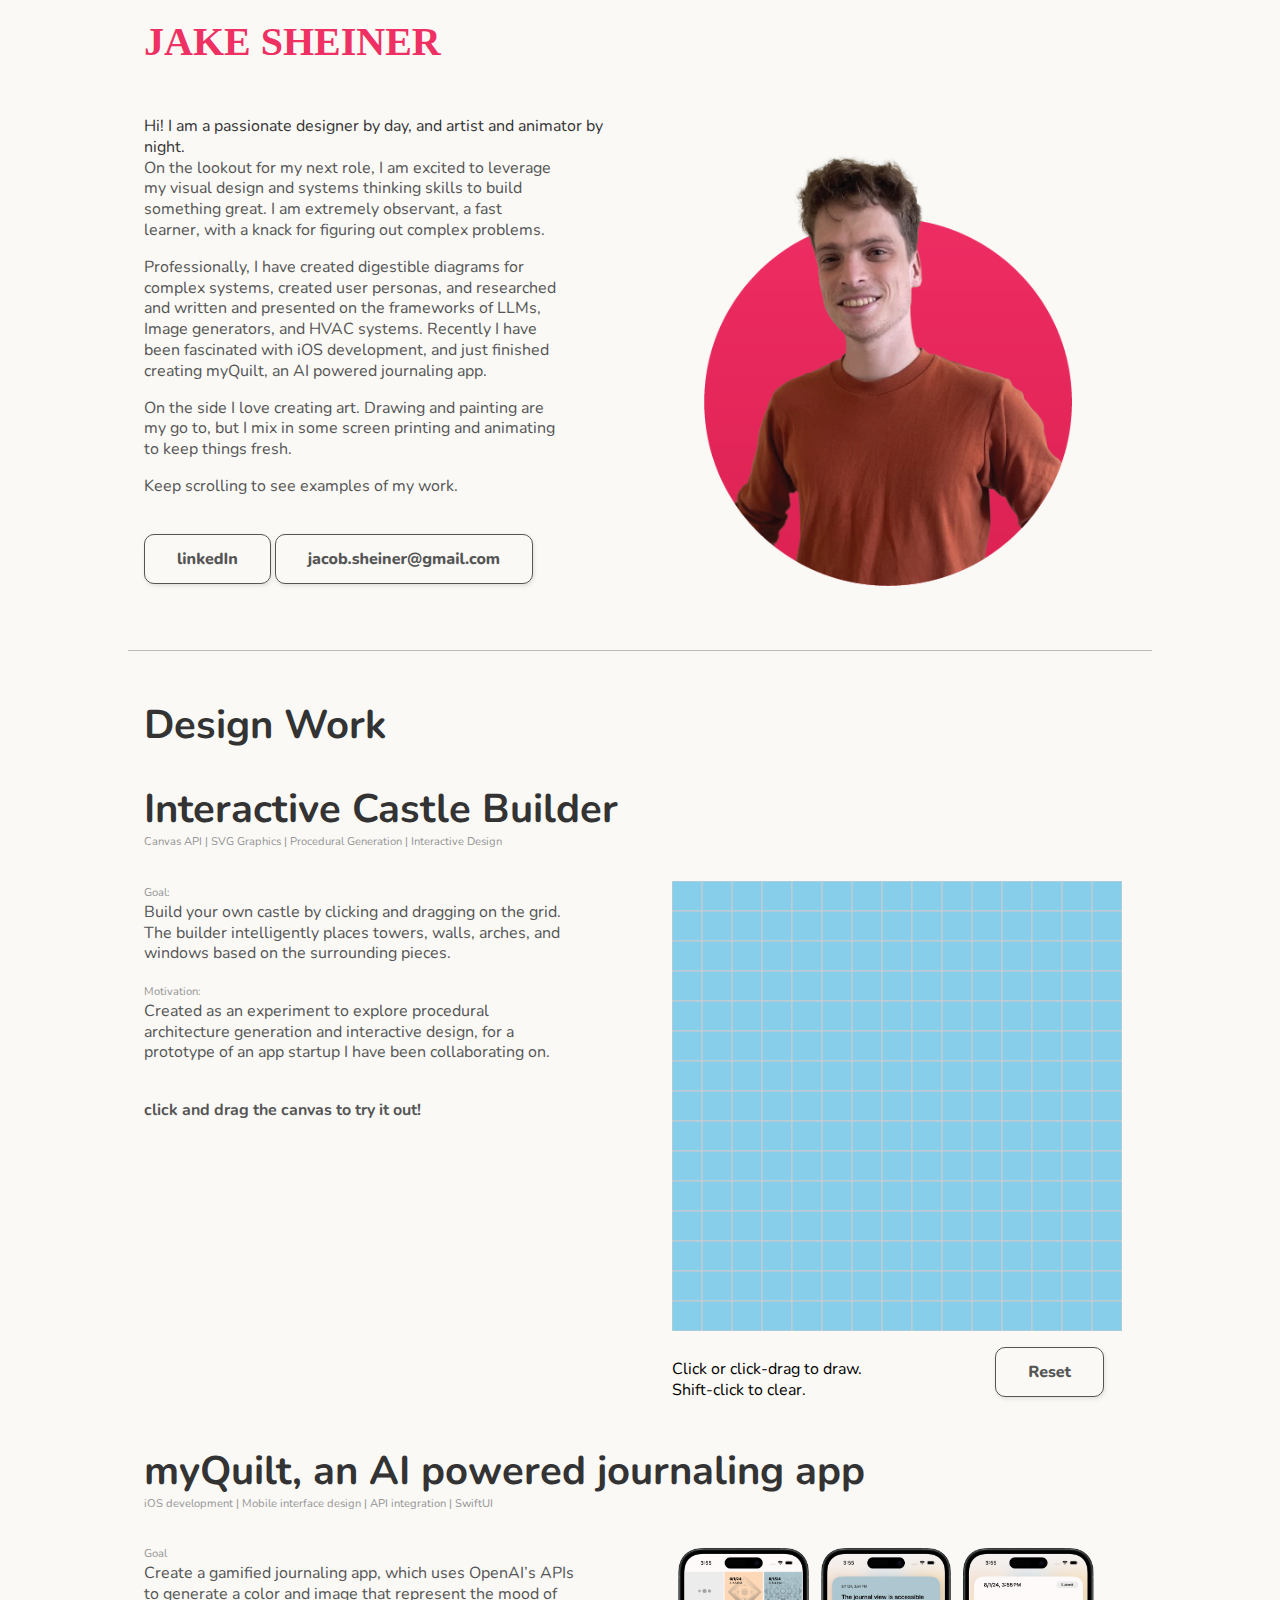
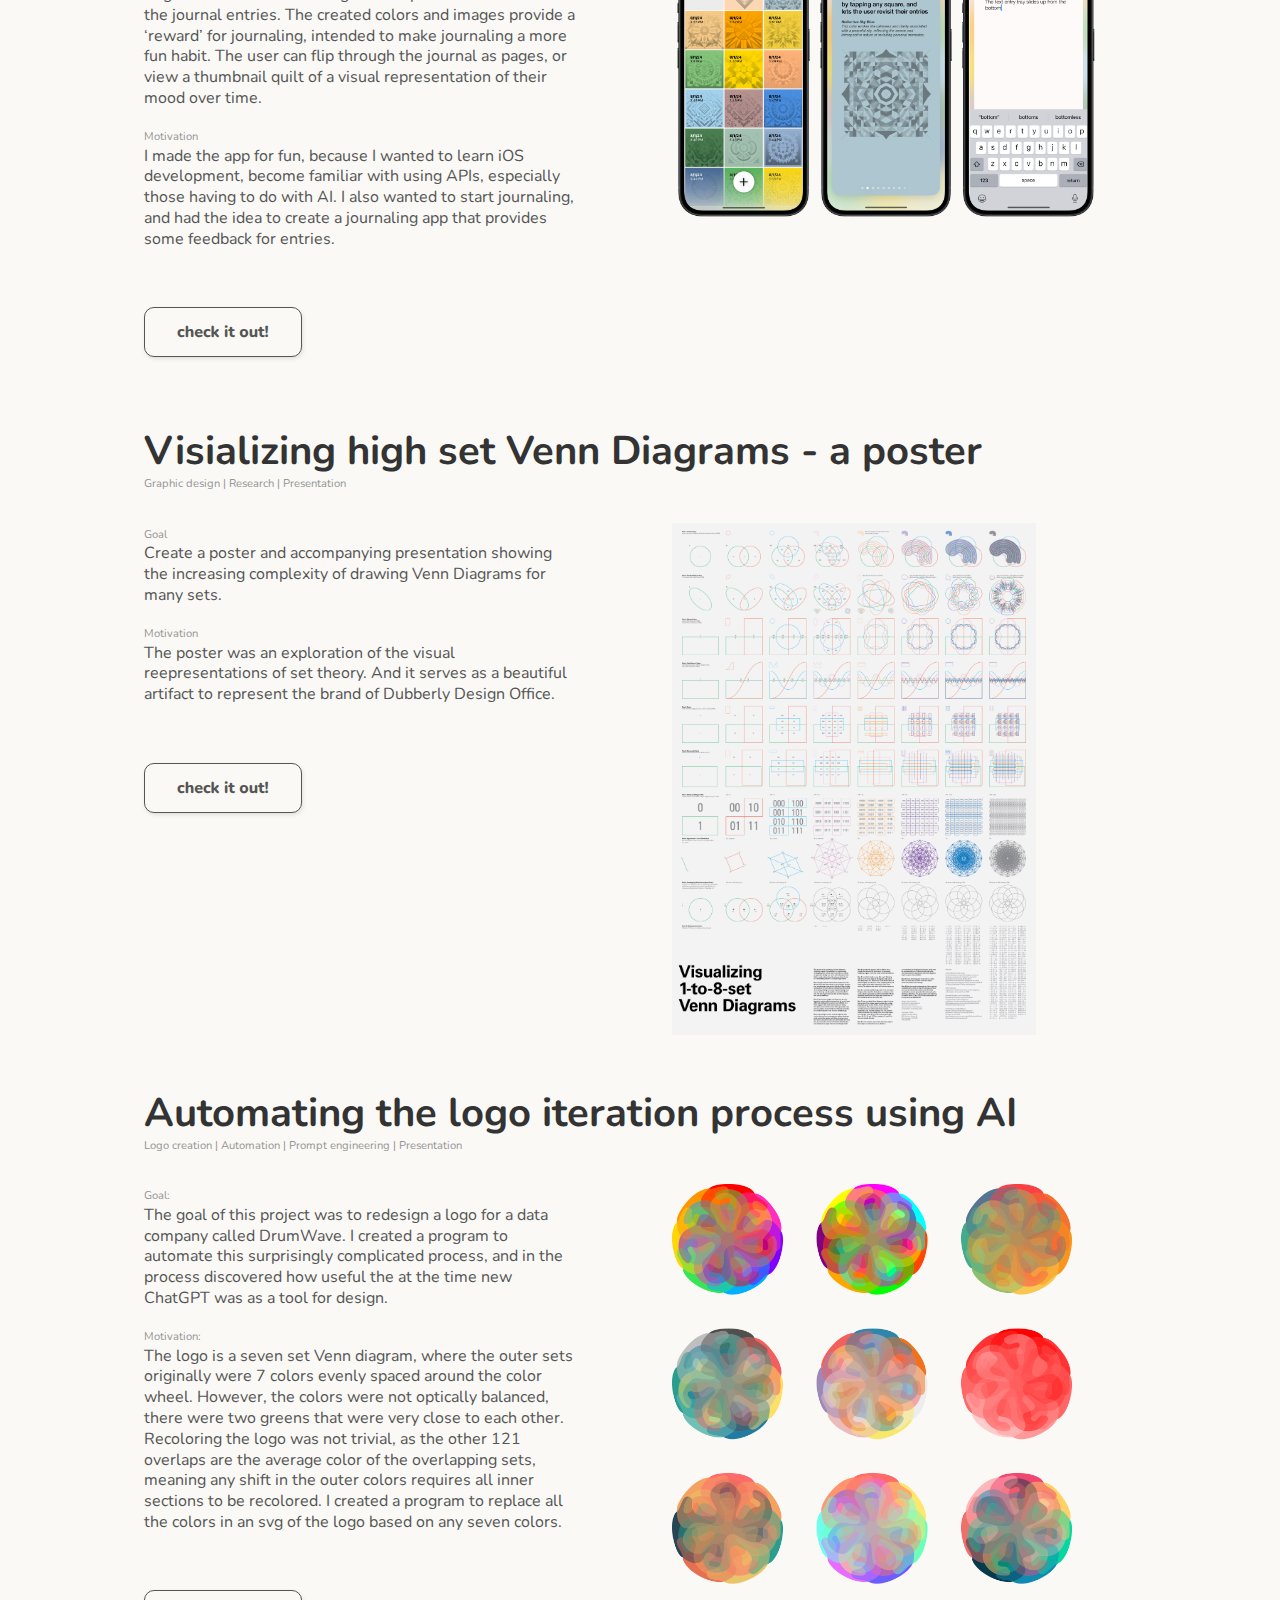
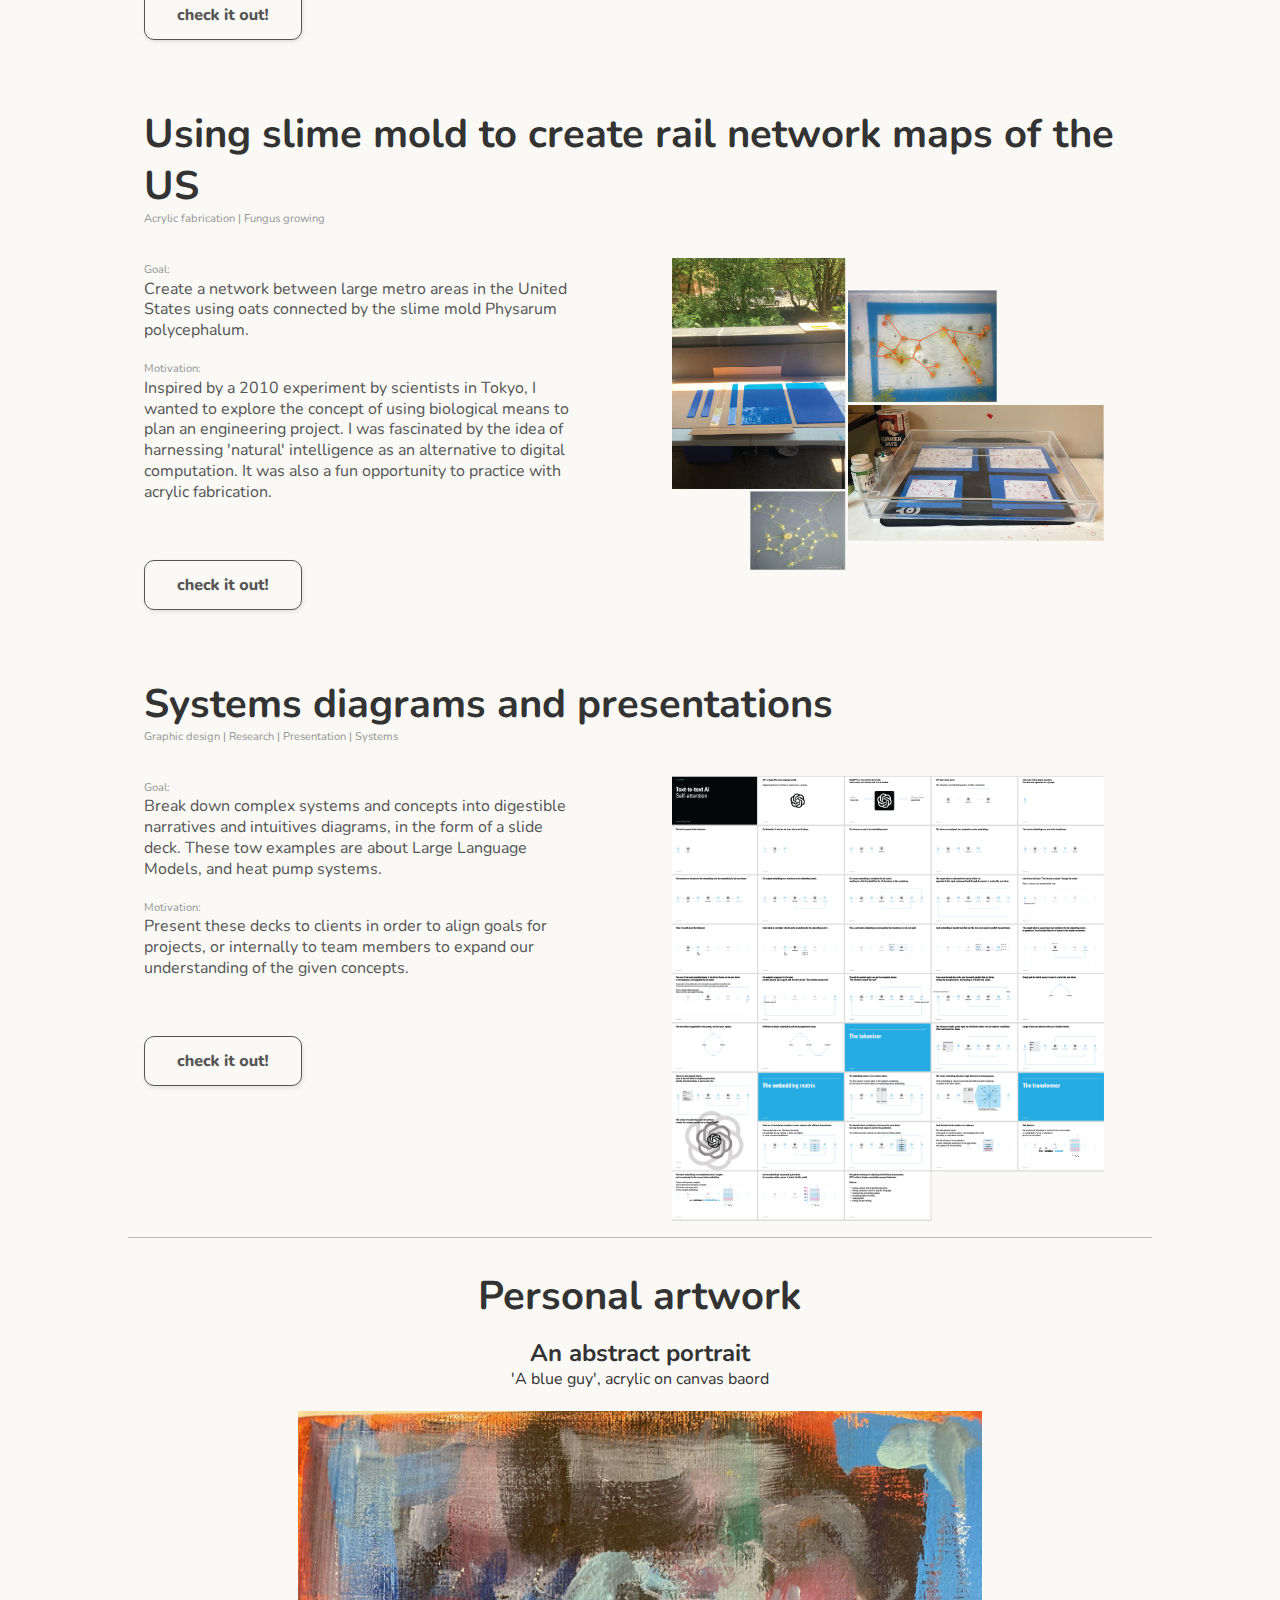
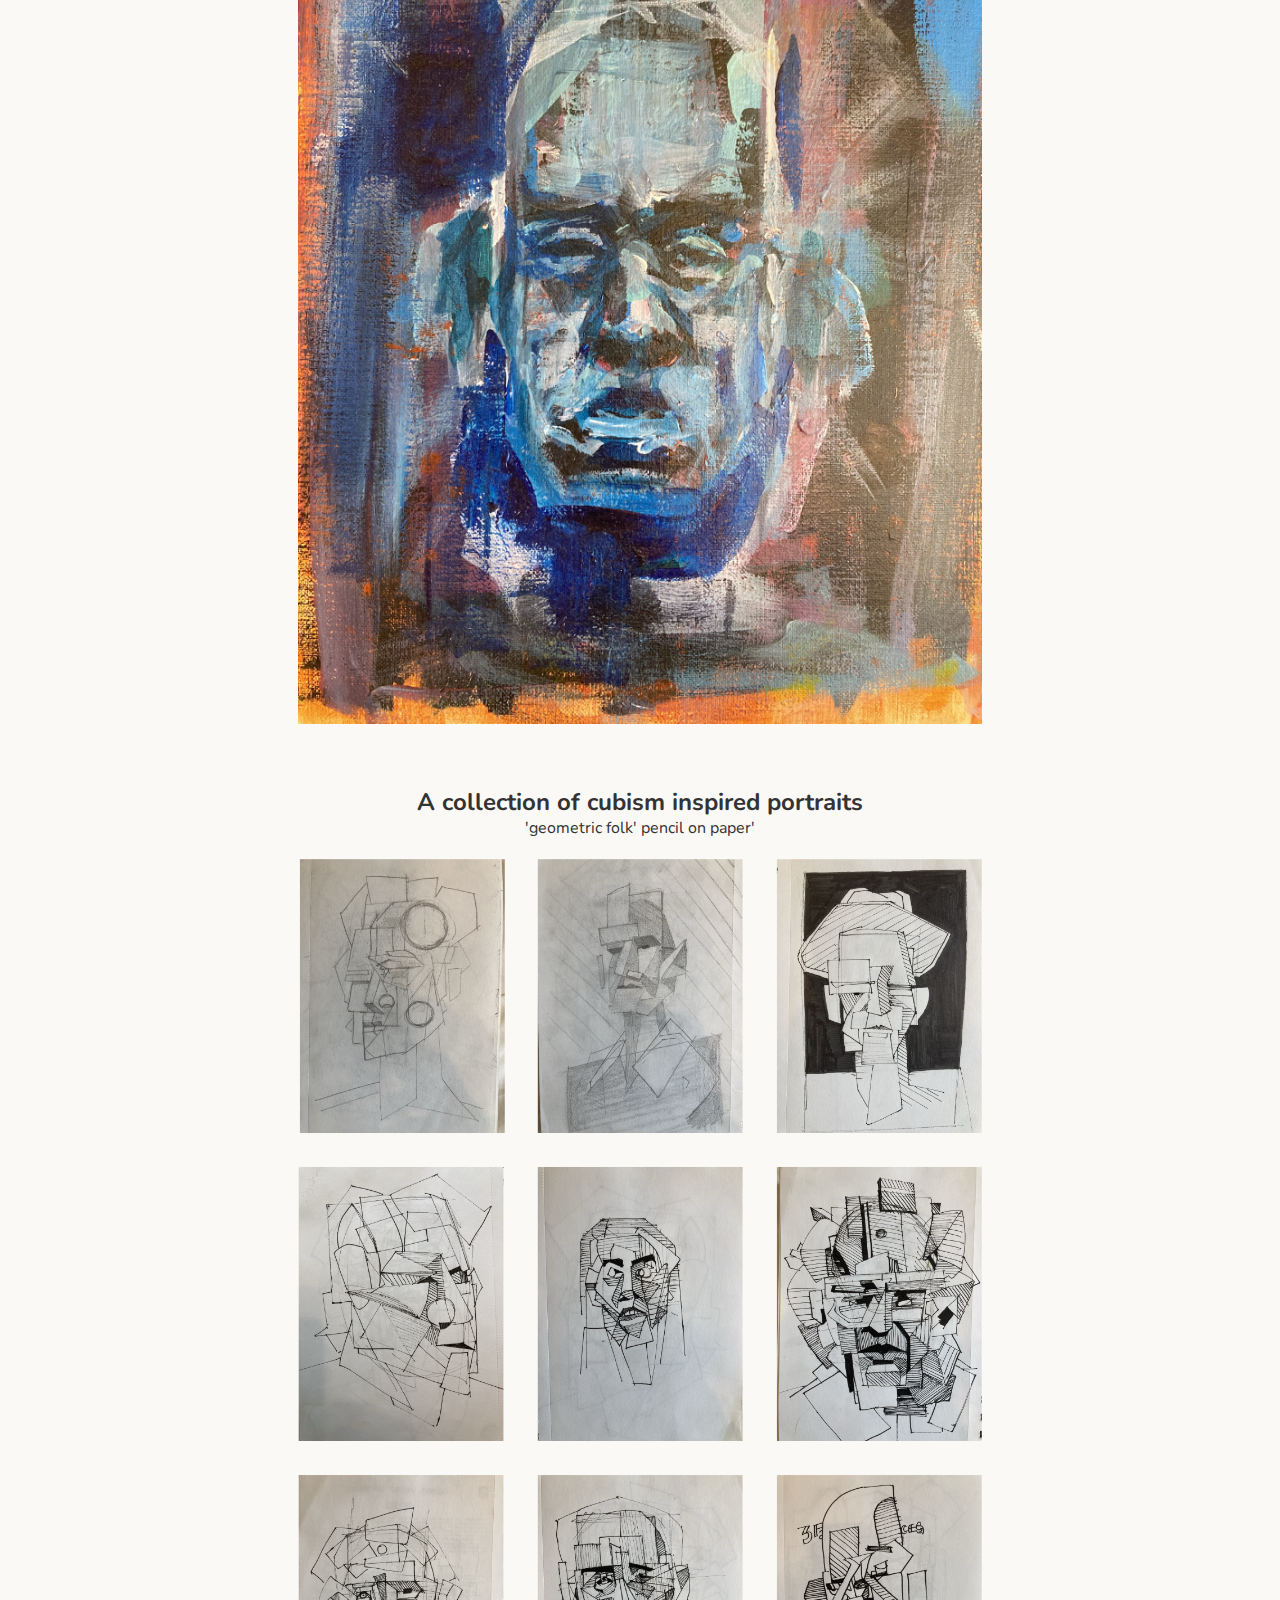
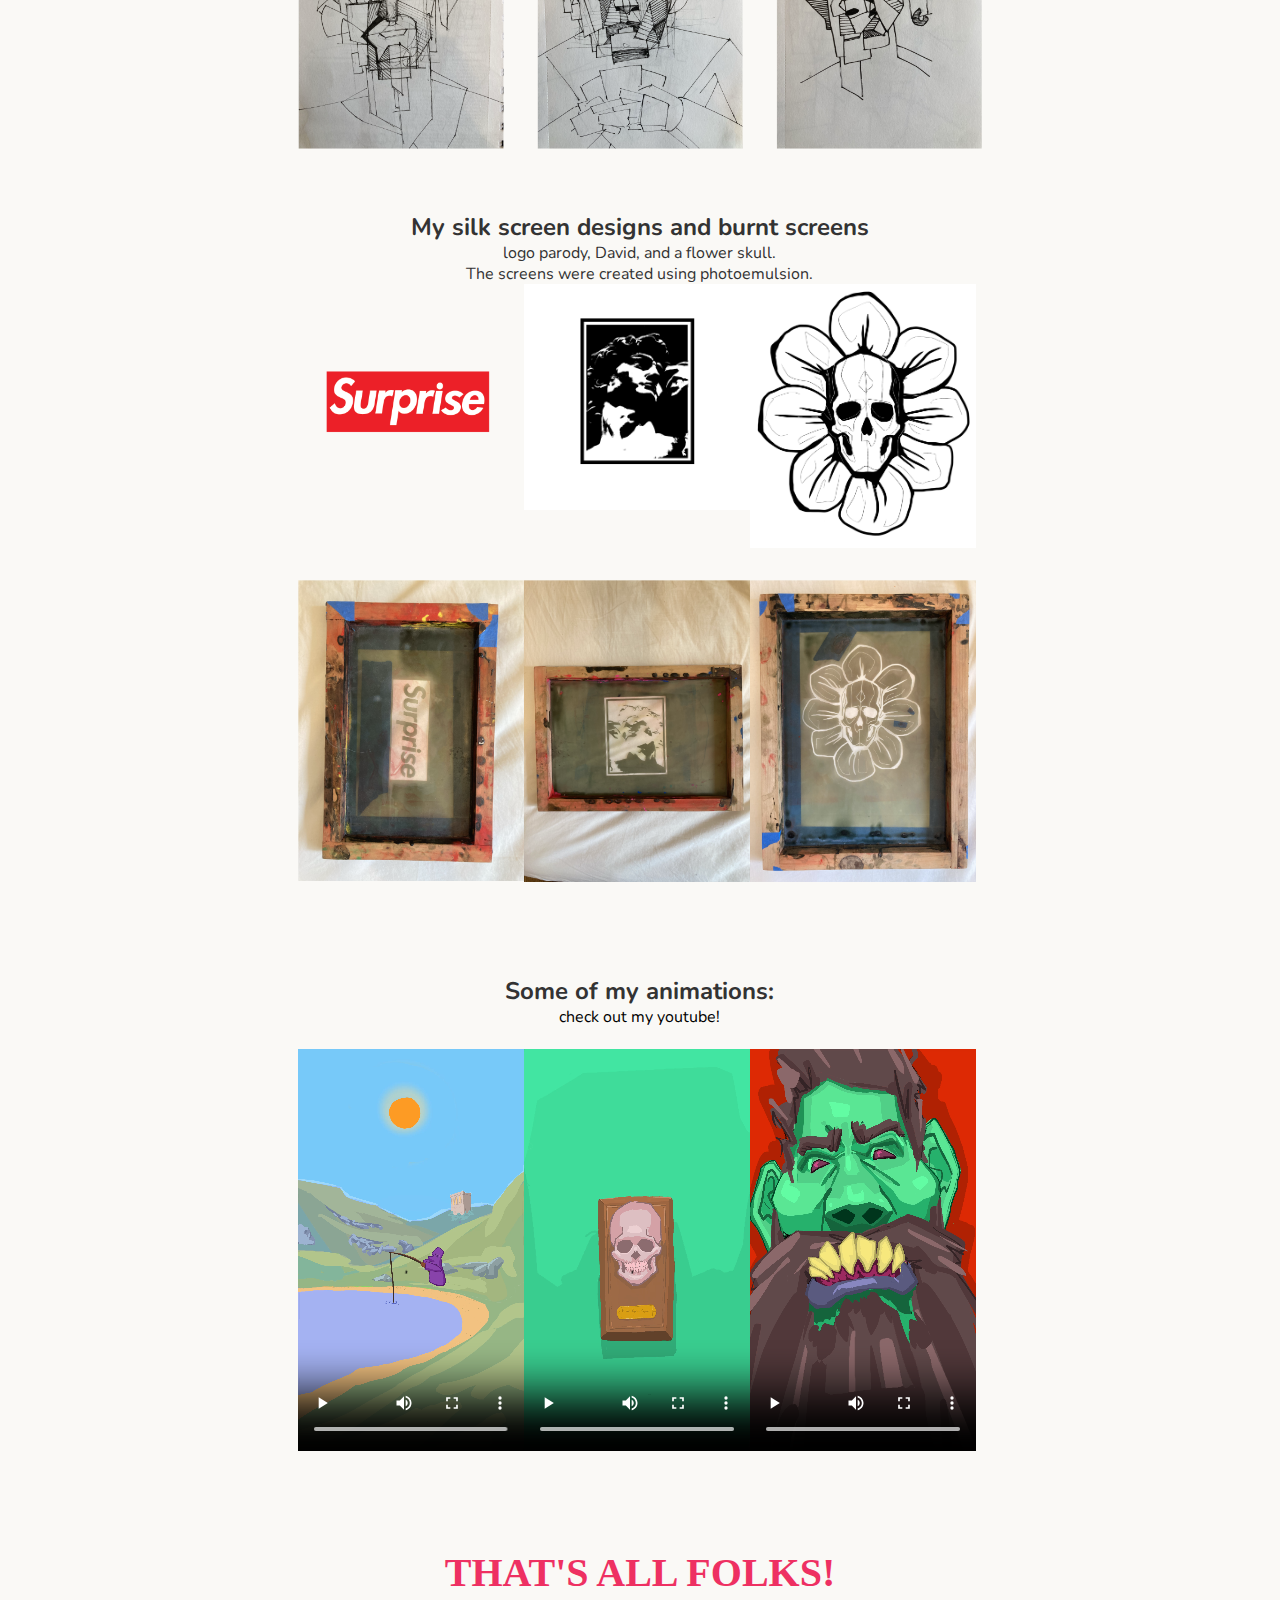
==== commit 65a30562: "art section ui update" ====
--- a/index.html
+++ b/index.html
@@ -71,7 +71,7 @@
                             </p>
                             <p>
                                 <em>Motivation:</em><br>
-                                Created as an experiment in procedural architecture generation and interactive design.
+                                Created as an experiment to explore procedural architecture generation and interactive design, for a prototype of an app startup I have been collaborating on.
                             </p>
                             
                             <p style="font-weight: bold"><br>click and drag the canvas to try it out!</p>
@@ -263,18 +263,32 @@
         
   
     
-        <h1>Art</h1>
-        <section>
+       
+        <section class="art">
+            <h1 style="text-align: center;">Personal artwork</h1>
            <h2>An abstract portrait</h2>
+           <p>'A blue guy', acrylic on canvas baord</p>
+           <br>
             <img src="images/blue_face.png" alt="the quilt view">
-        </section>
-        <section>
+        
+        <br>
+        <br>
+        <br>
             <h2>A collection of cubism inspired portraits</h2>
+            <p>'geometric folk' pencil on paper'</p>
+            <br>
                 <img src="images/faces_grid.png" alt="the quilt view">
-                
-            </section>
-            <section>
+                <br>
+        <br>
+        <br>
+            
+           
                 <h2>My silk screen designs and burnt screens</h2>
+                <p>
+                    logo parody, David, and a flower skull. <br>
+                    The screens were created using photoemulsion.
+                    <br>
+                </p>
 
             <div class="ui-pictures">
                 <img src="images/surprise_logo.png" alt="the quilt view">
@@ -290,10 +304,13 @@
                 
                 
             </div>
-        </section>
-        <section>
+            <br>
+            <br>
+            <br>
             <h2>Some of my animations:</h2>
             <a href="https://www.youtube.com/channel/UCulJ5PDfv__2YtdHR-EWPYw" class = "bi">check out my youtube!</a>
+            <br>
+            <br>
             <div class="ui-pictures">
                 <video controls>
                 
@@ -322,5 +339,10 @@
         </section>
     </main>
     <h1 style="font-family: futura; text-align: center; color: #ee3062;">THAT'S ALL FOLKS!</h1>
+    <br>
+    <br>
+    <br> <br>
+    <br>
+    <br>
 </body>
 </html>
--- a/styles.css
+++ b/styles.css
@@ -283,6 +283,8 @@
 
 
   .portfolio {
+    border-bottom: 0.5px solid #bbb;
+
     text-align: center;
     max-width: 1200px;
     margin: 0 auto;
@@ -503,4 +505,19 @@
 
 #instructions{
     display: flex;
-}+    justify-content: space-between;
+    align-items: center;
+    width: 100%;
+    max-width: 450px;
+
+}
+
+#gridCanvas{
+    margin-bottom: 1rem;
+}
+
+.art{
+   
+    text-align: center;
+    width:70%;
+}
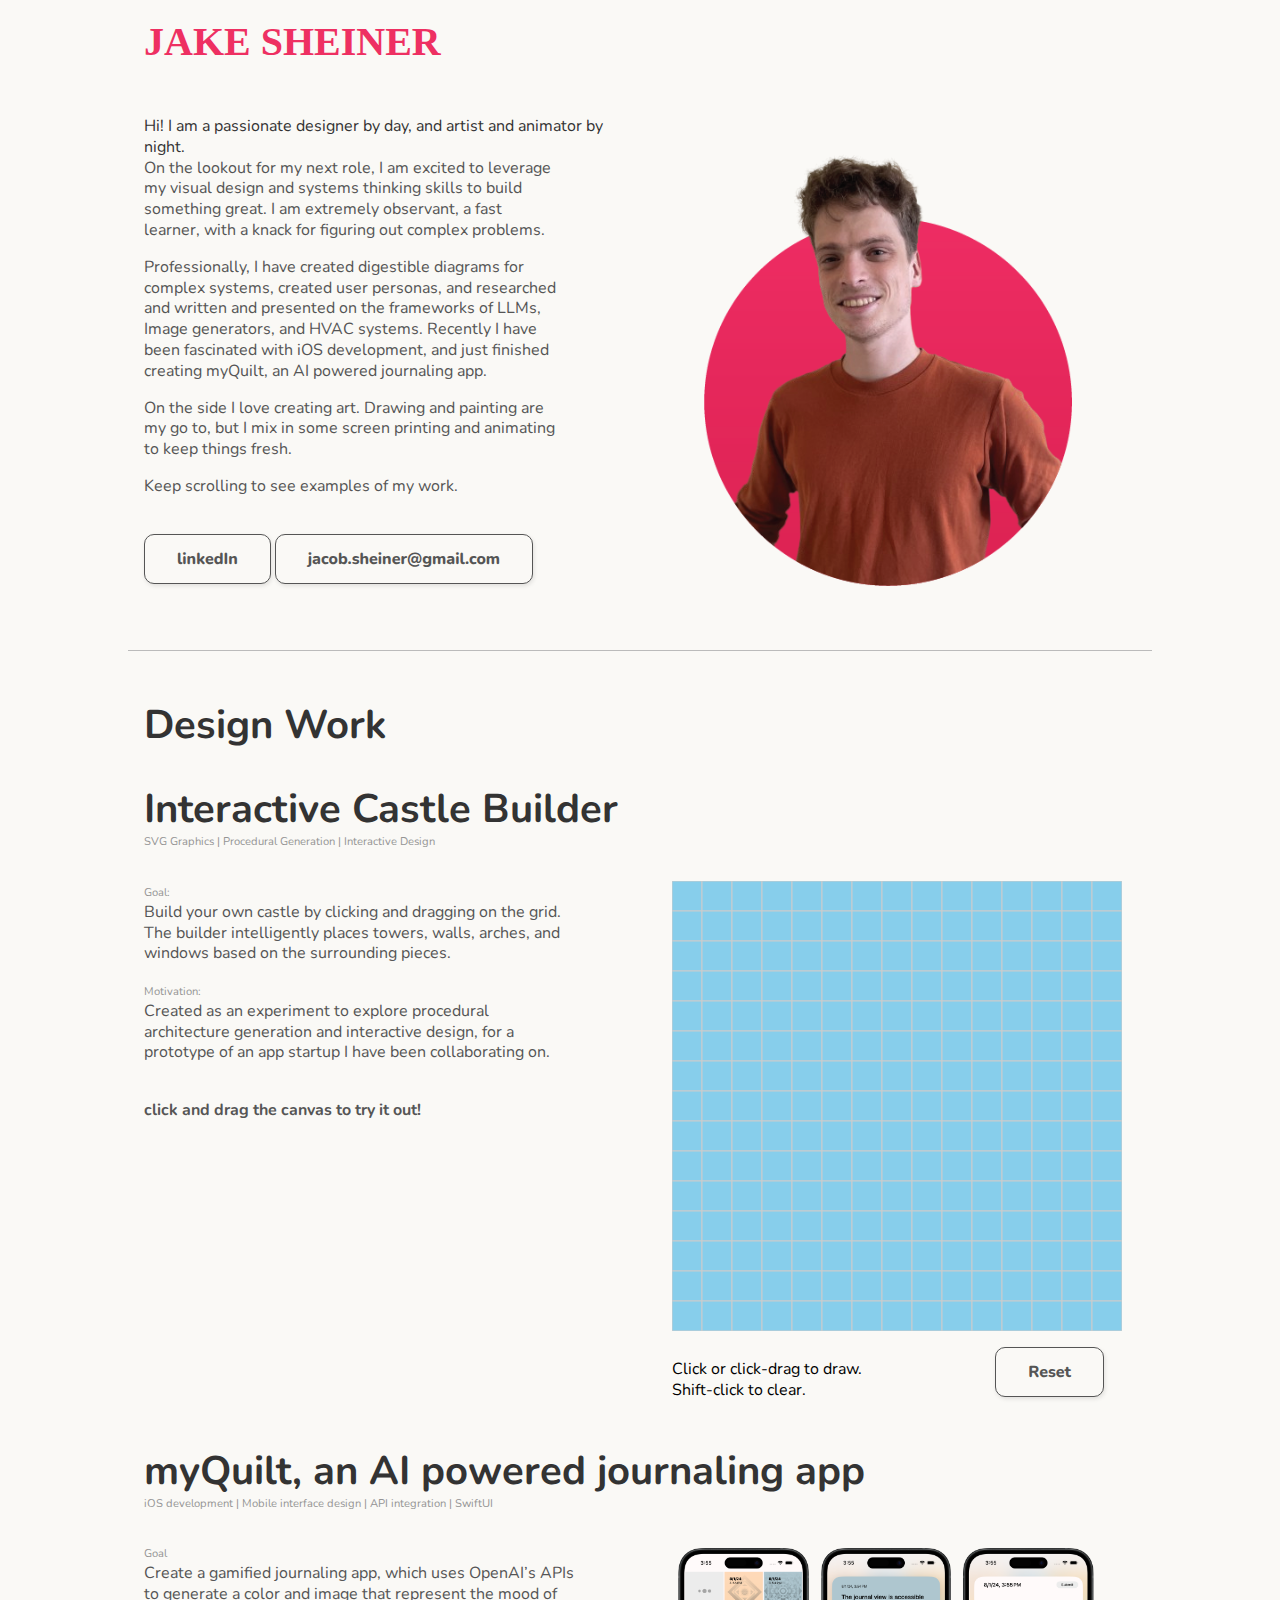
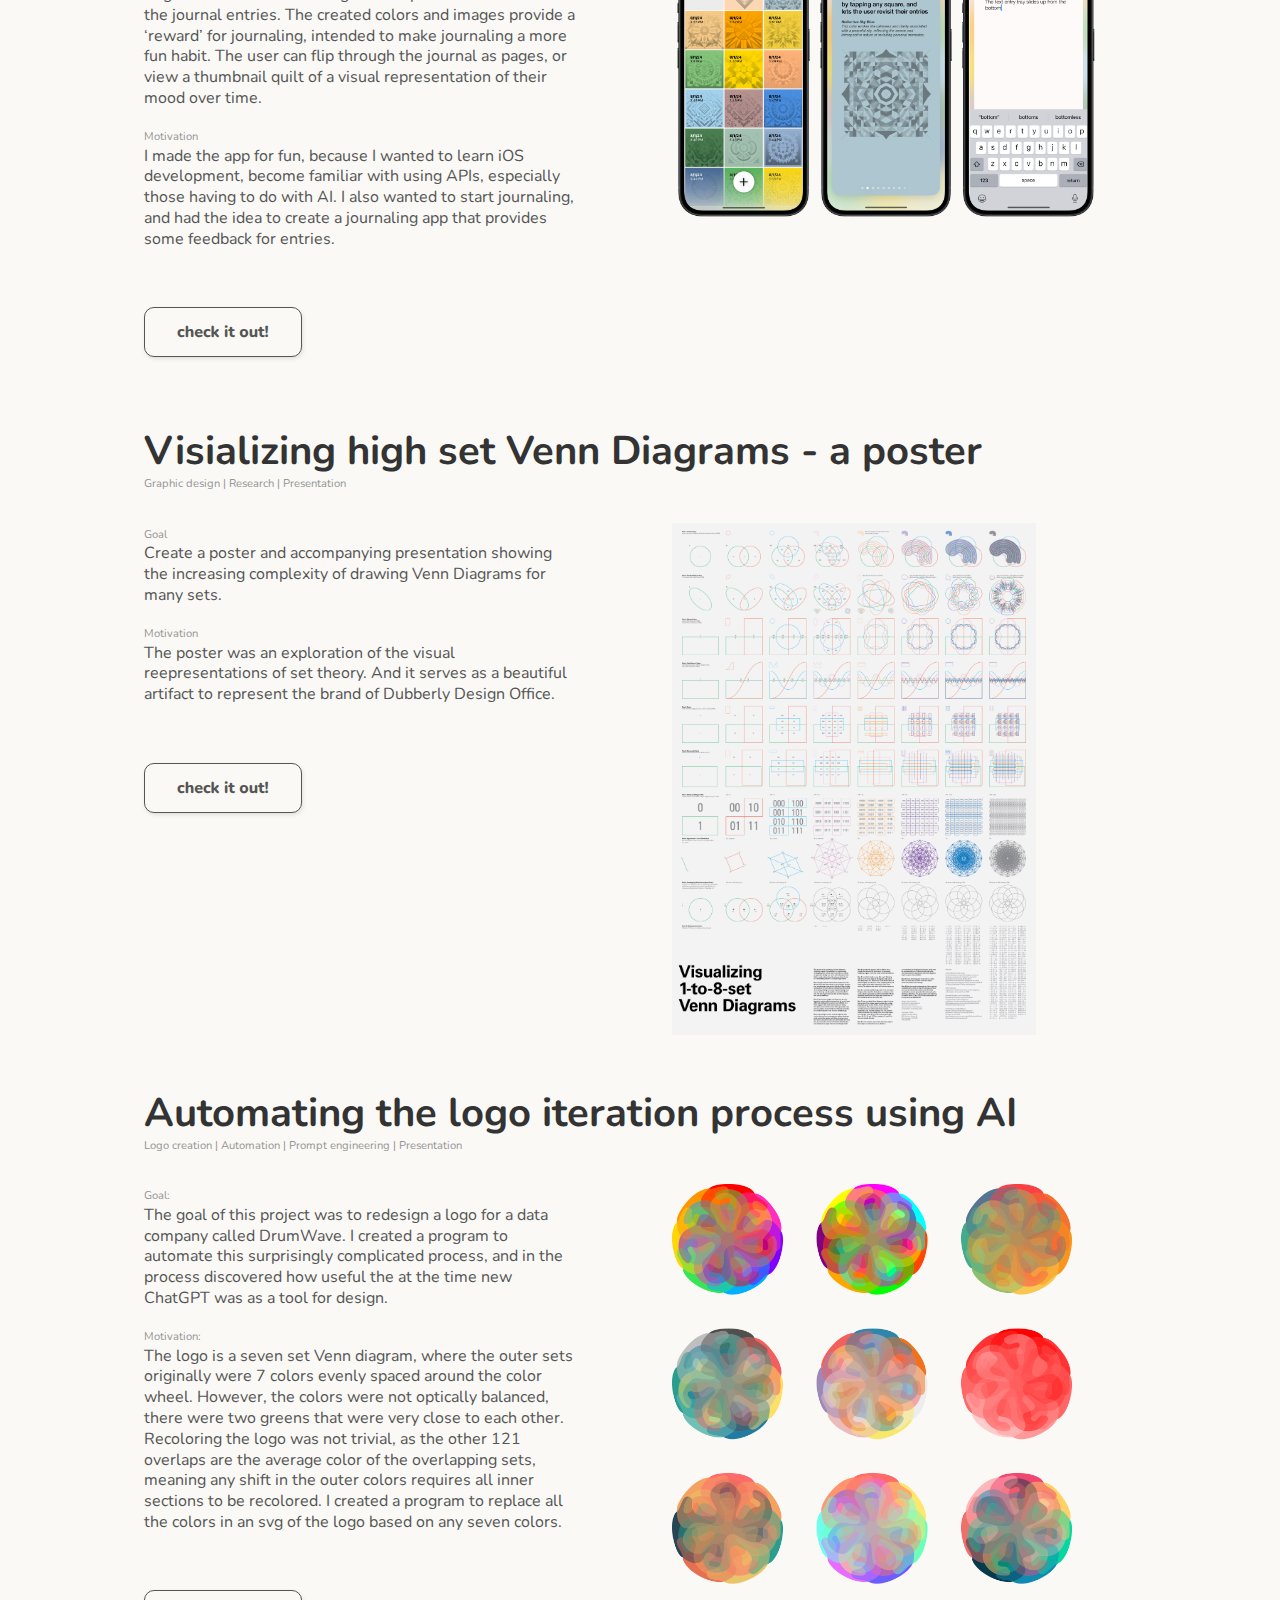
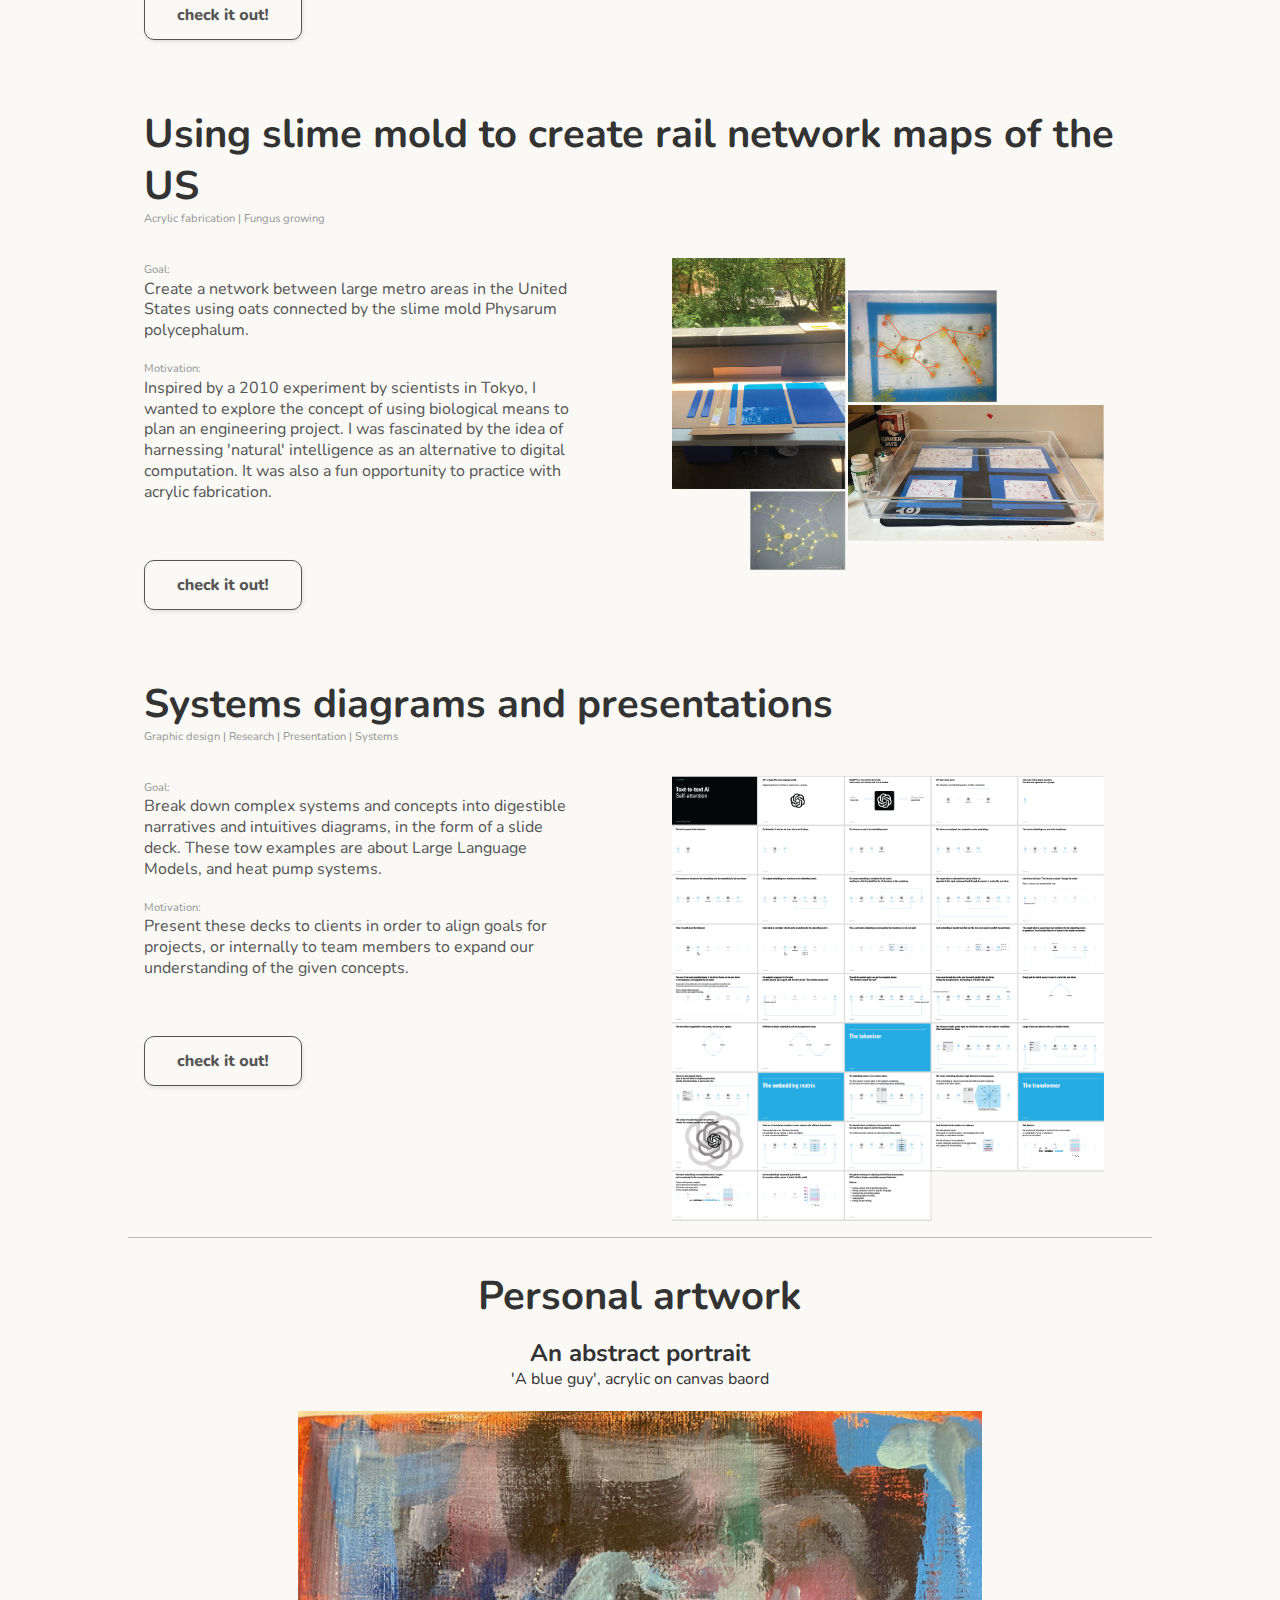
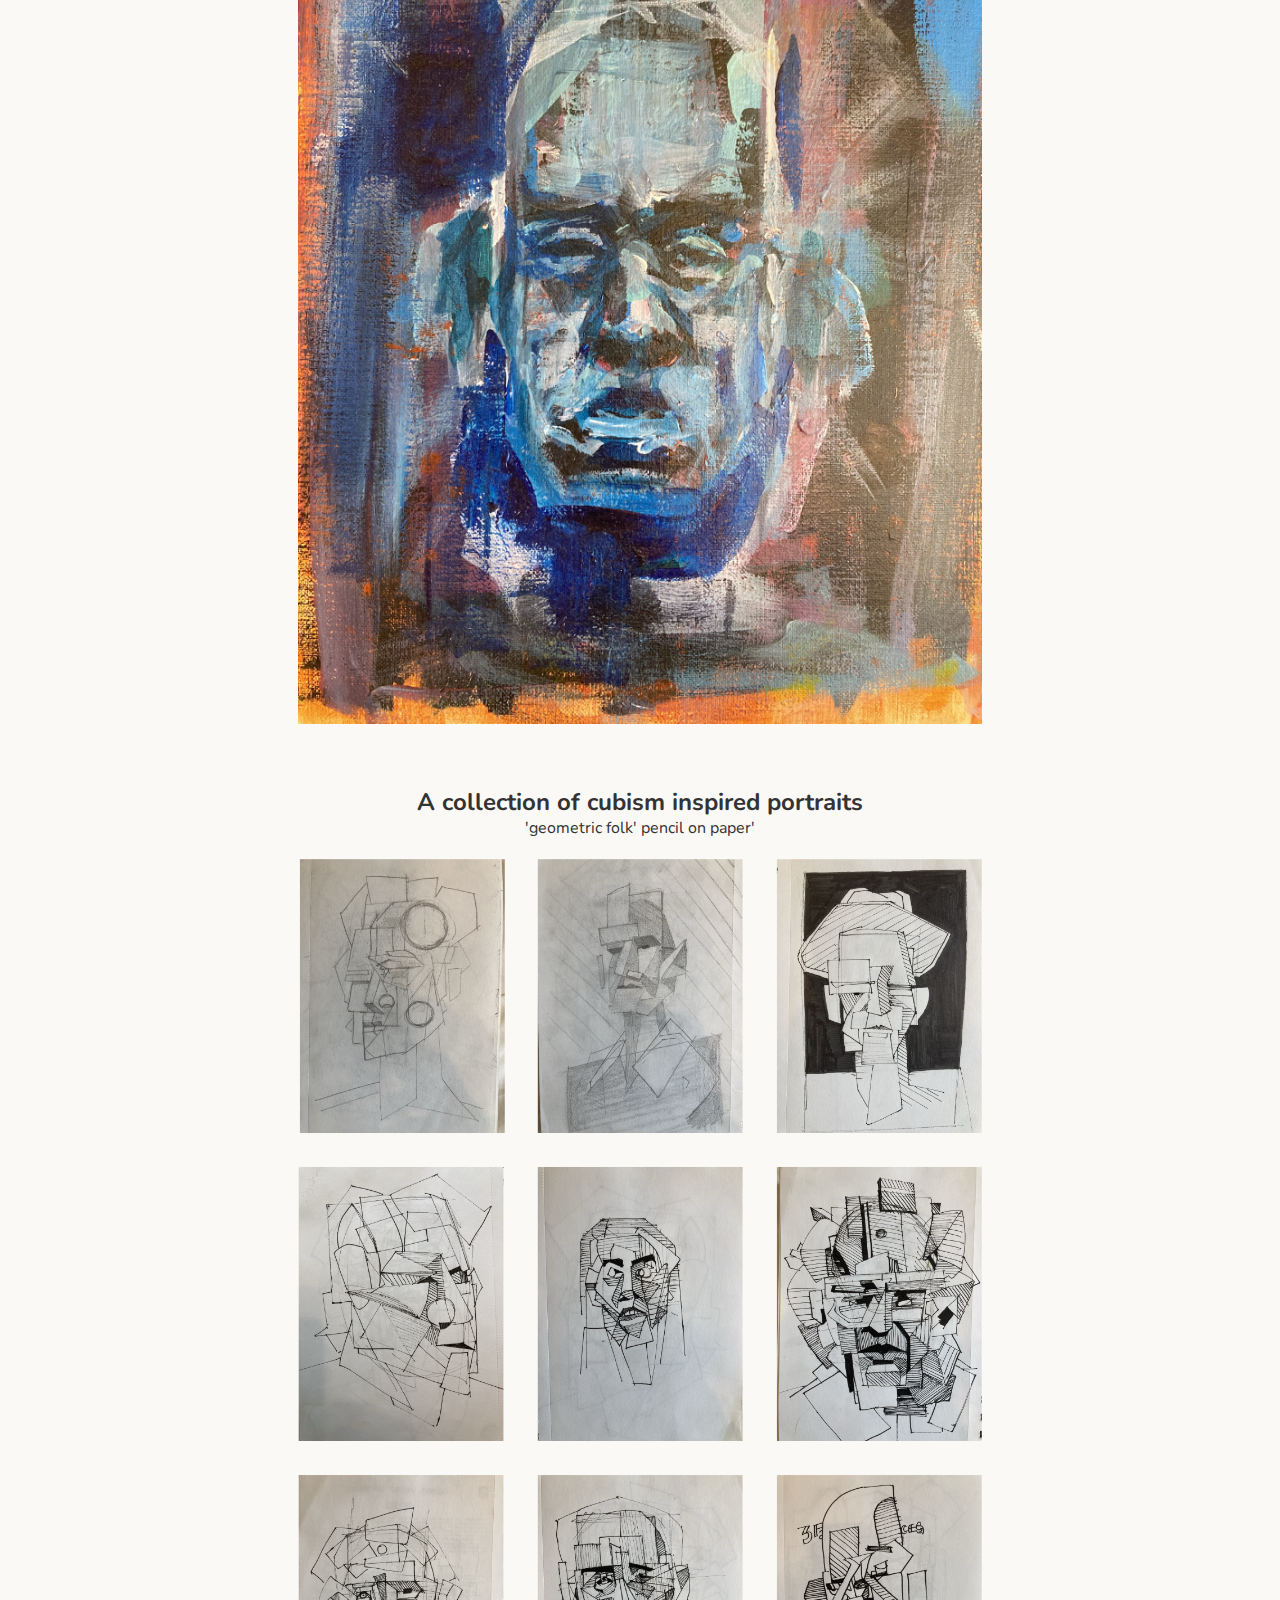
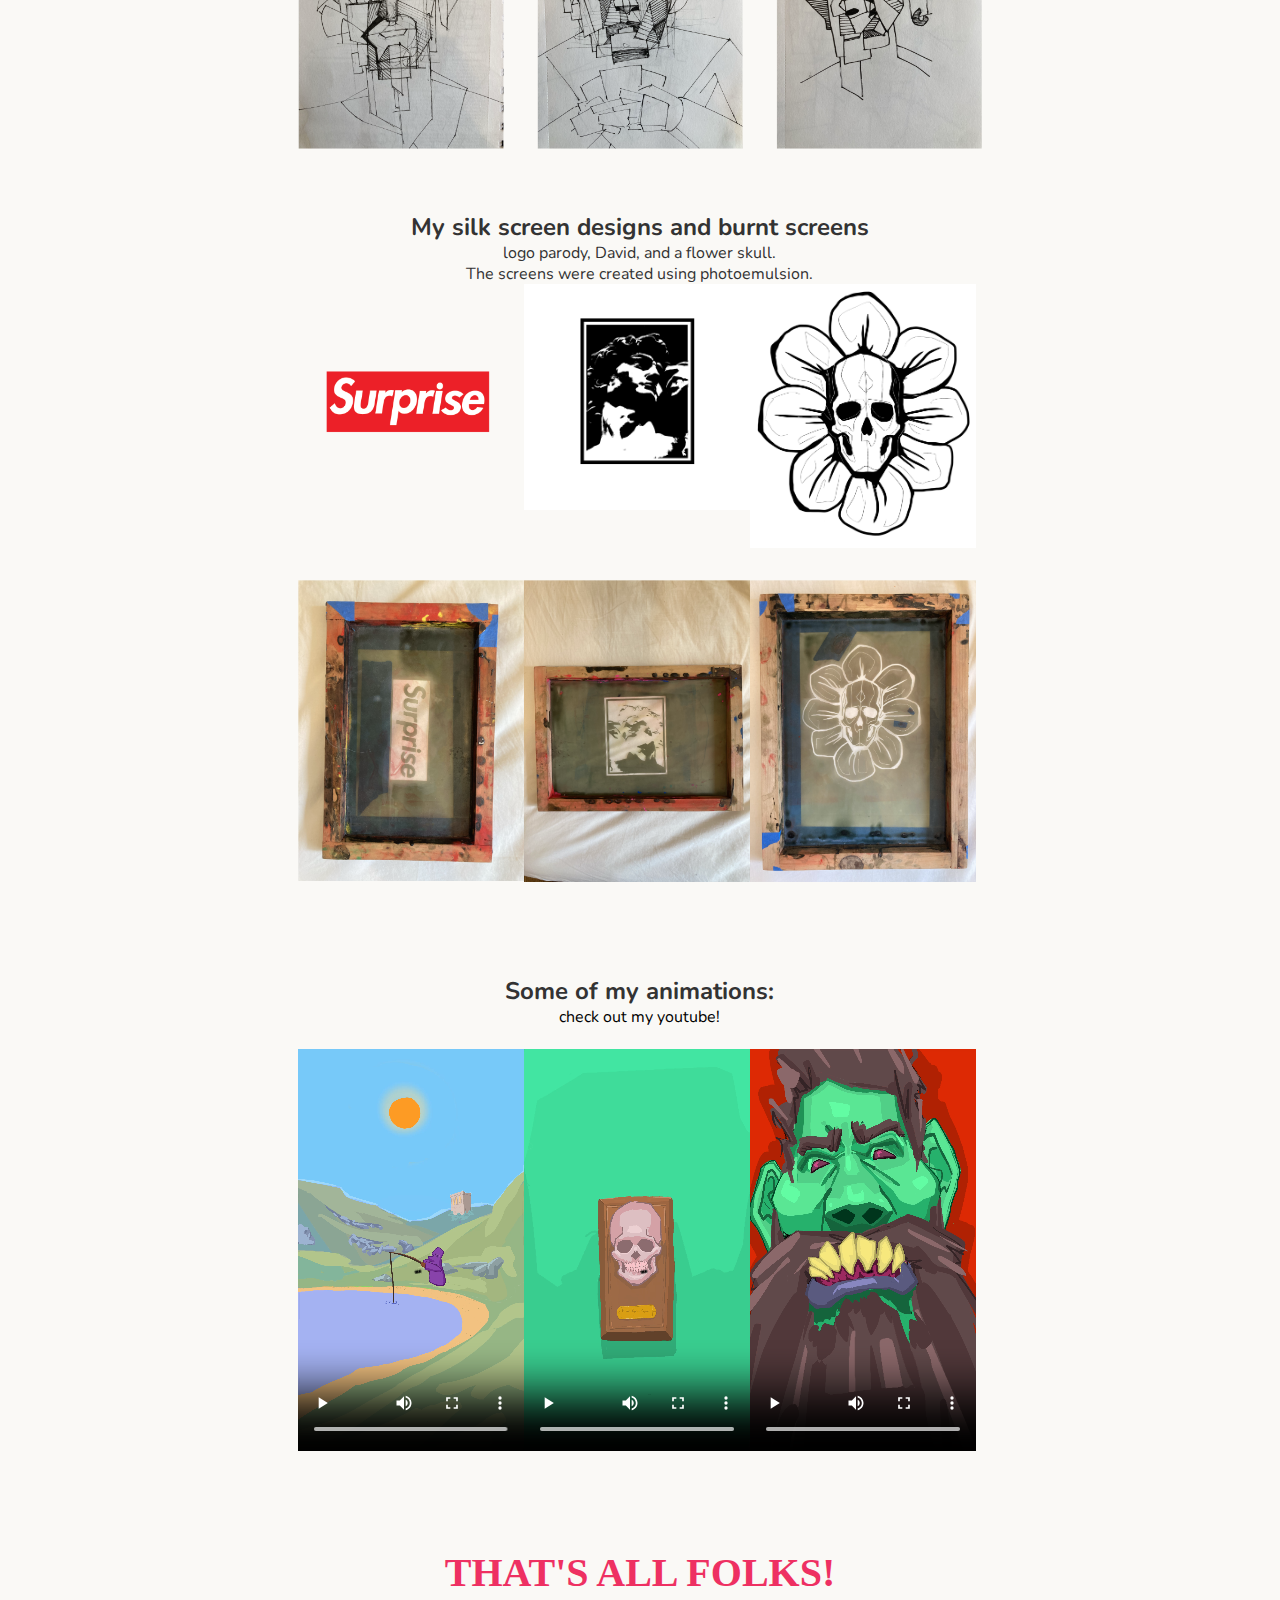
==== commit d7771beb: "update copy" ====
--- a/index.html
+++ b/index.html
@@ -59,7 +59,7 @@
                     
                     <h2>Interactive Castle Builder</h2>
                     <p class="small">
-                        Canvas API | 
+                         
                         SVG Graphics | 
                         Procedural Generation | 
                         Interactive Design
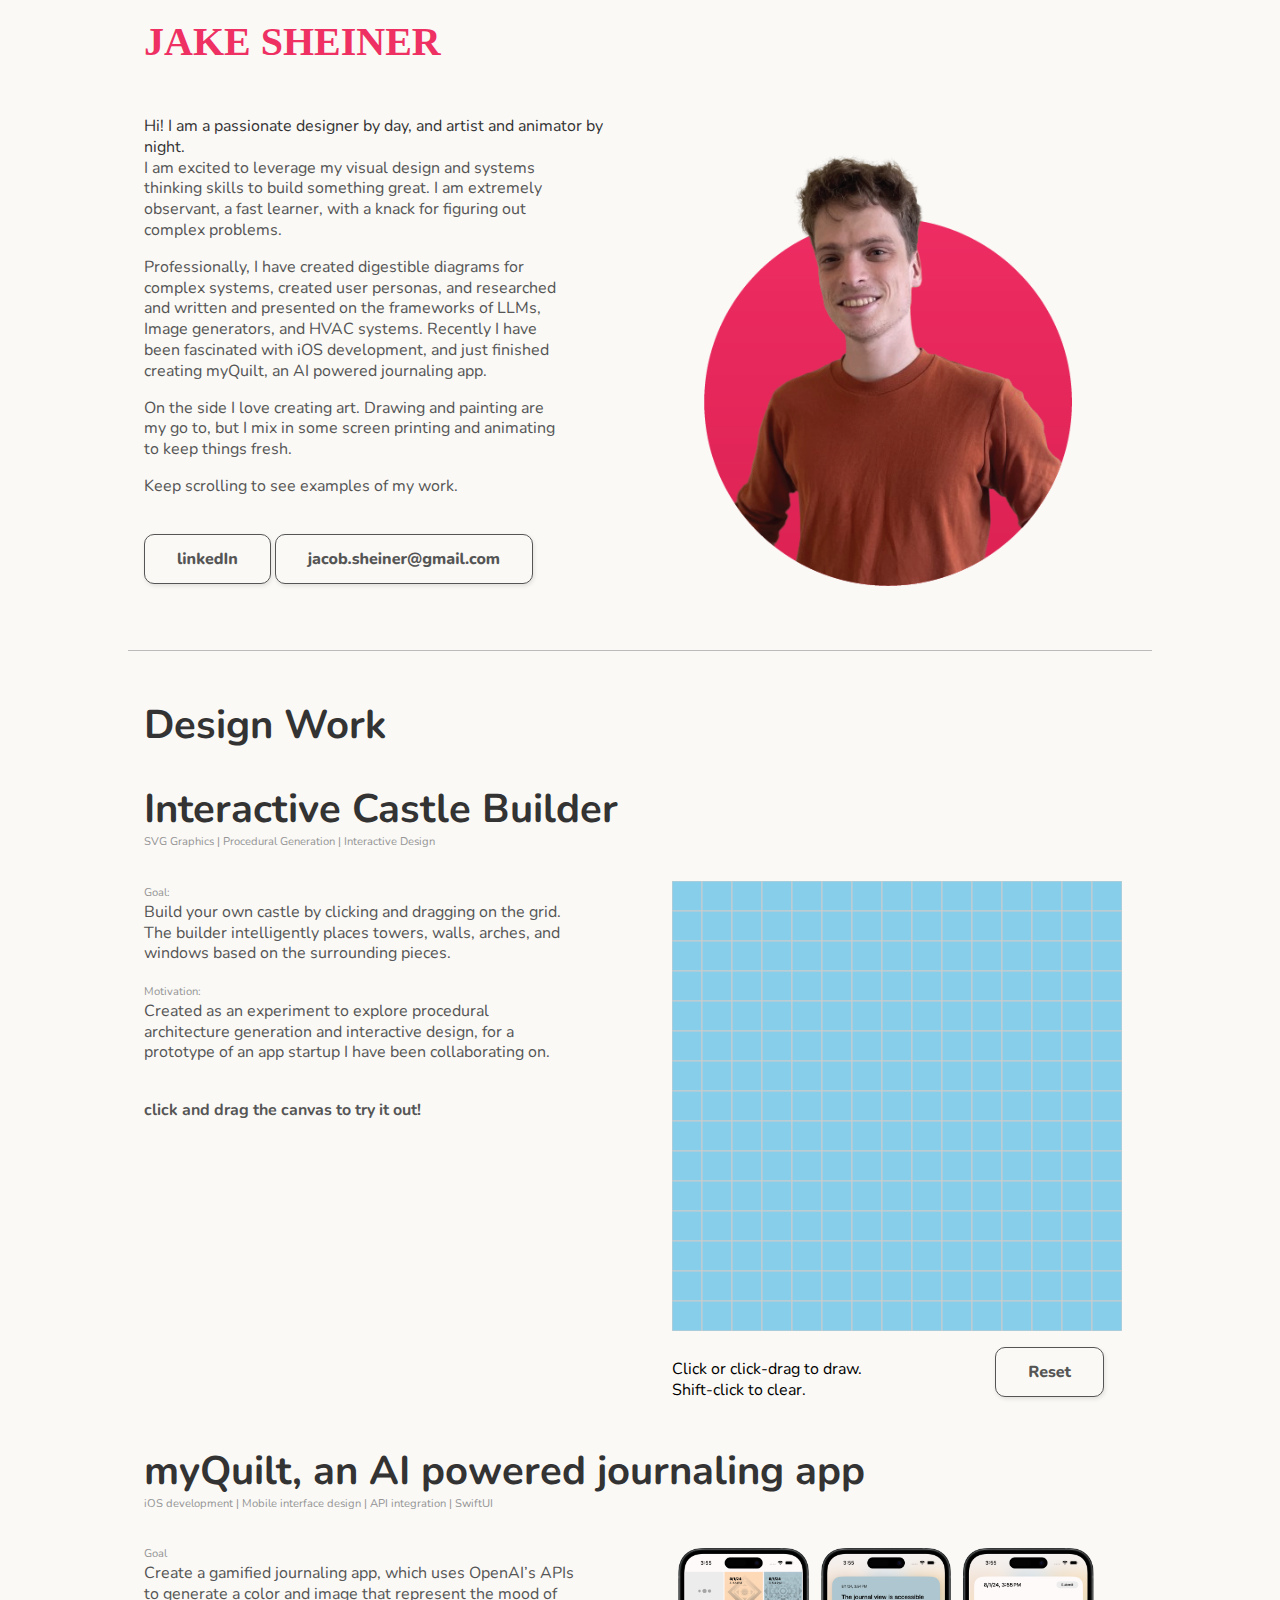
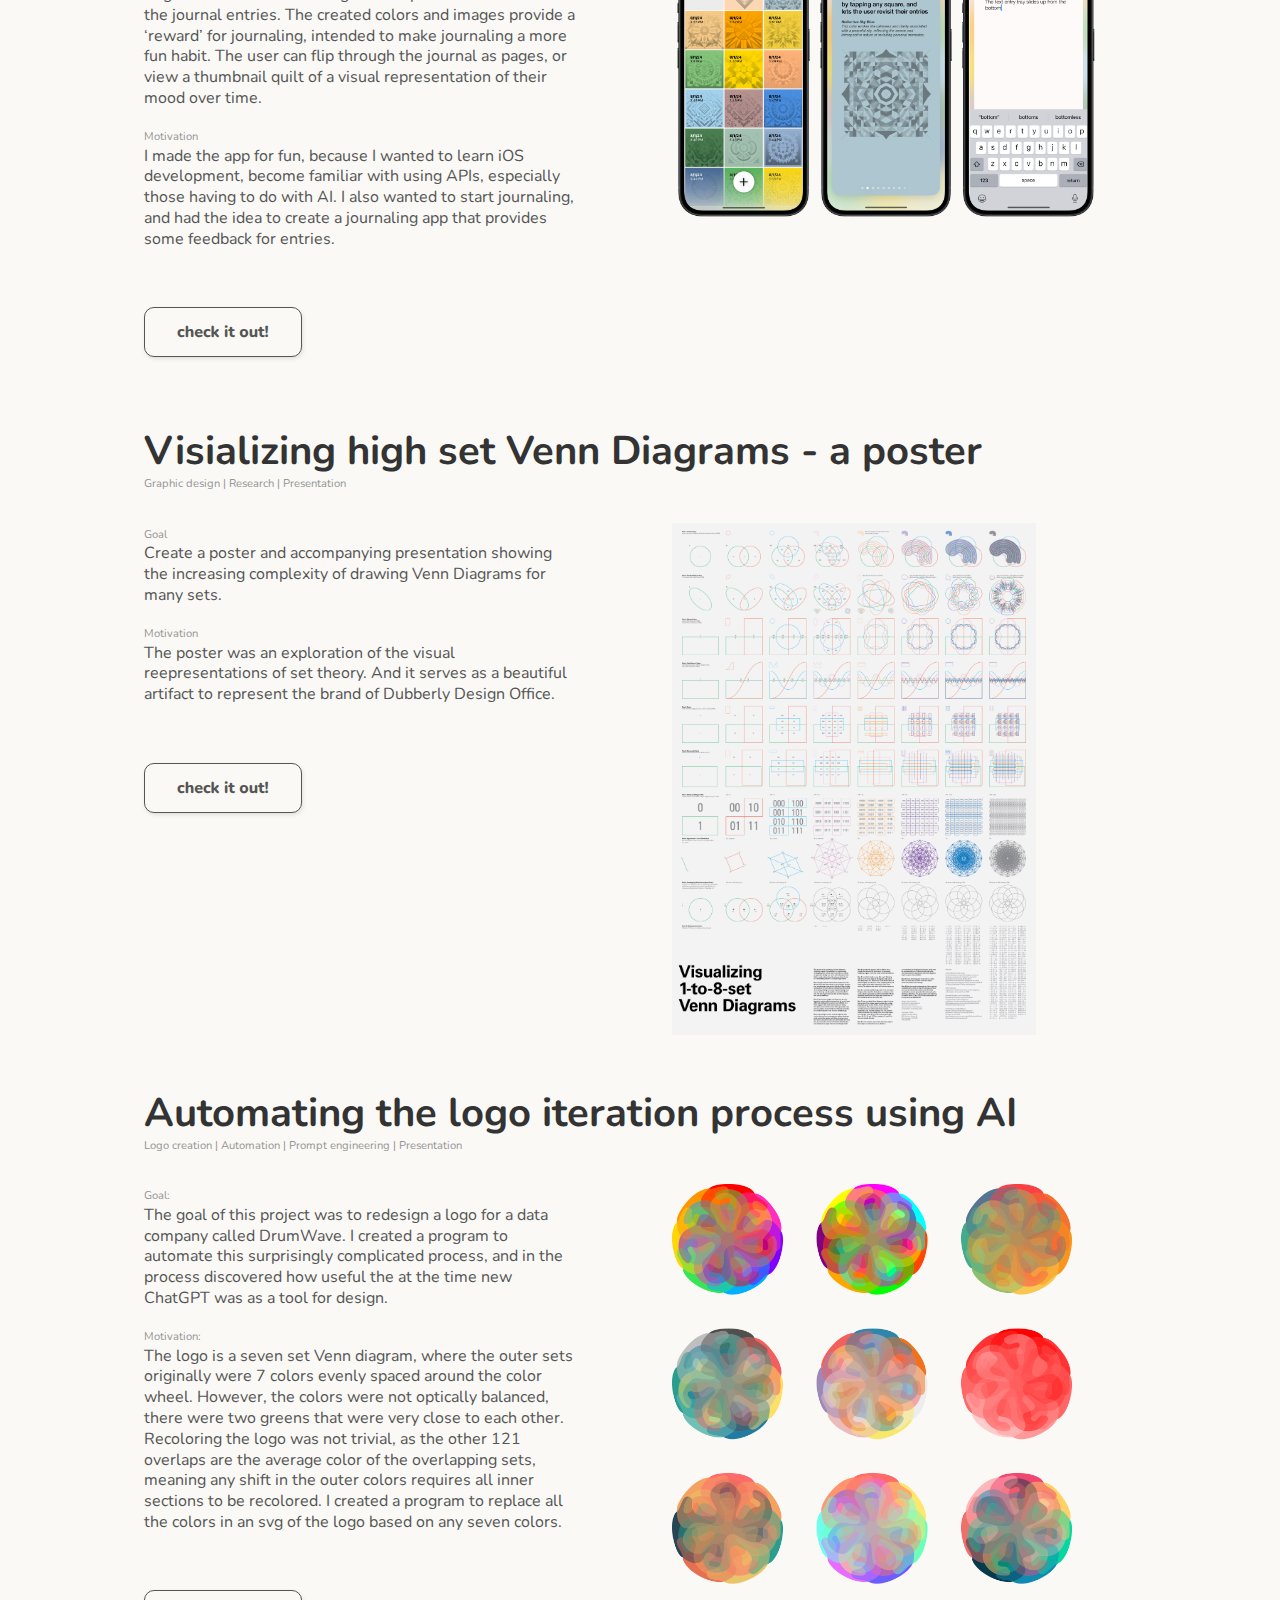
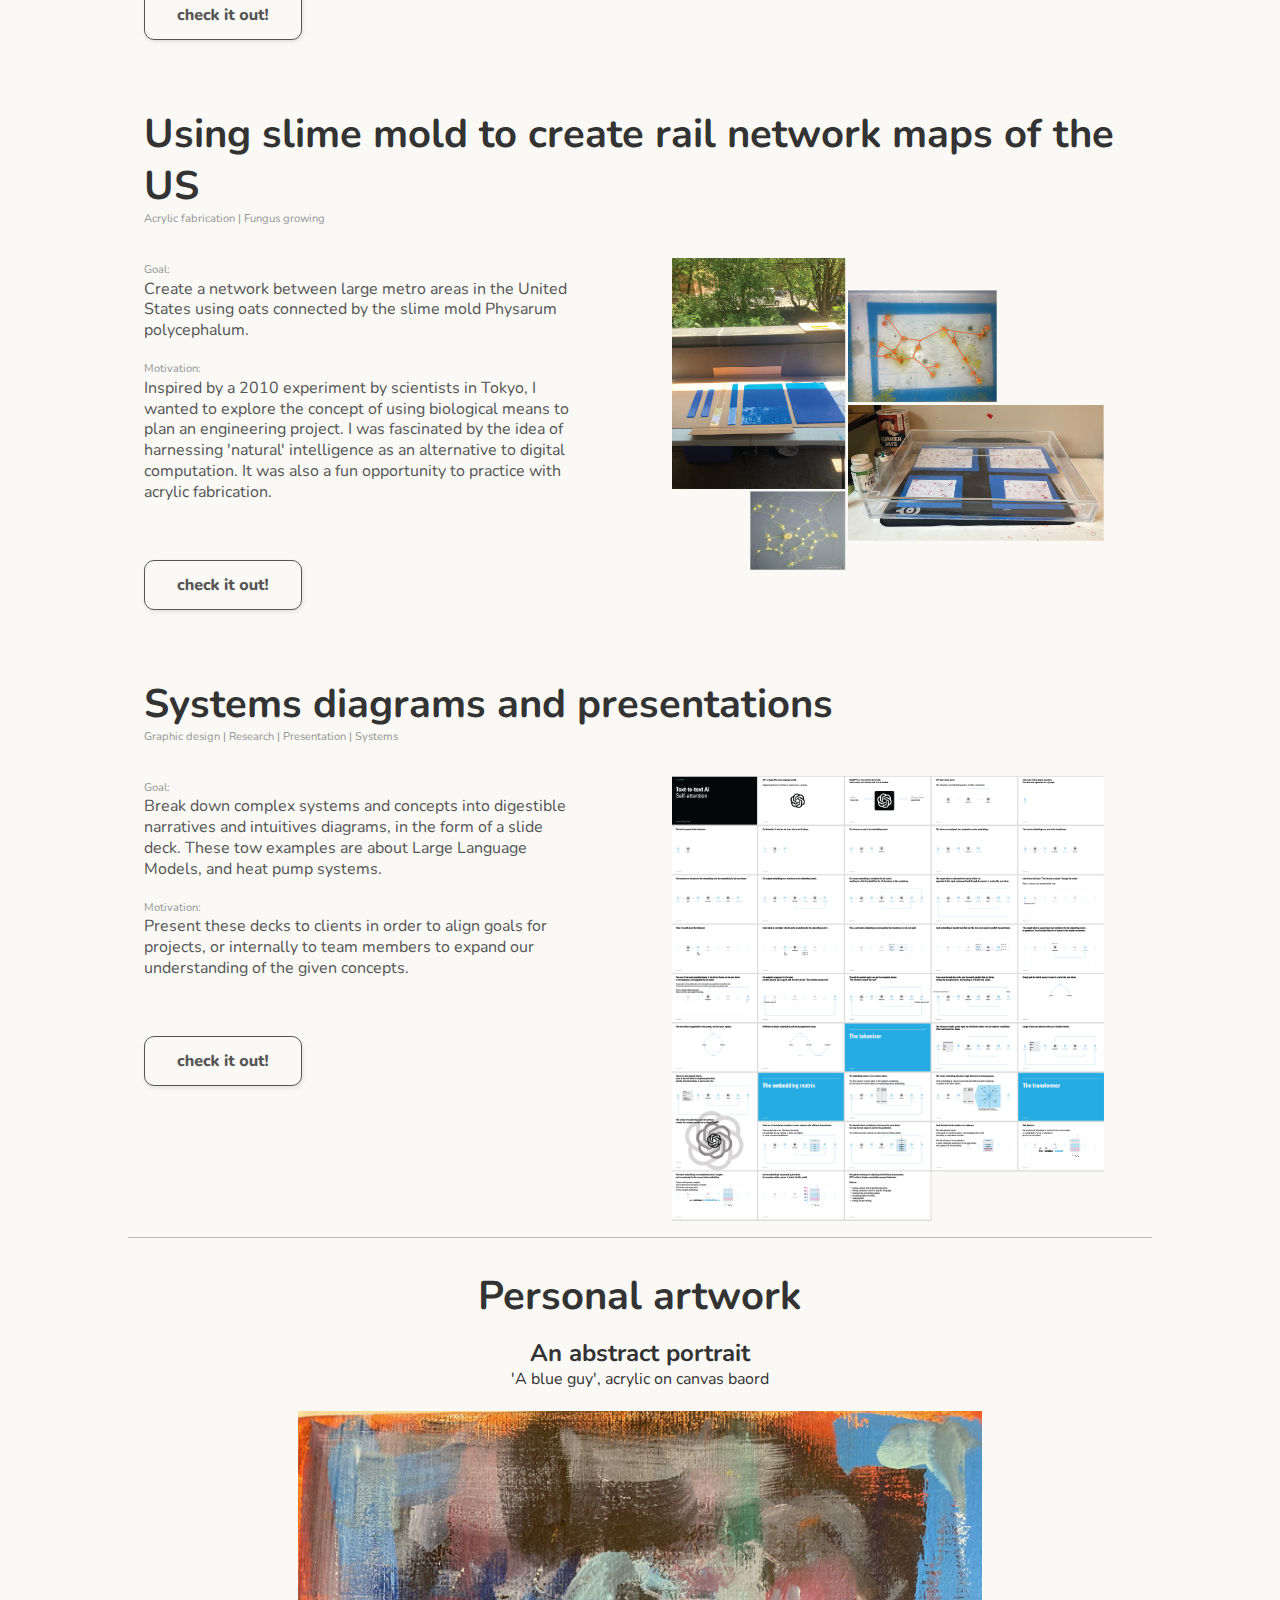
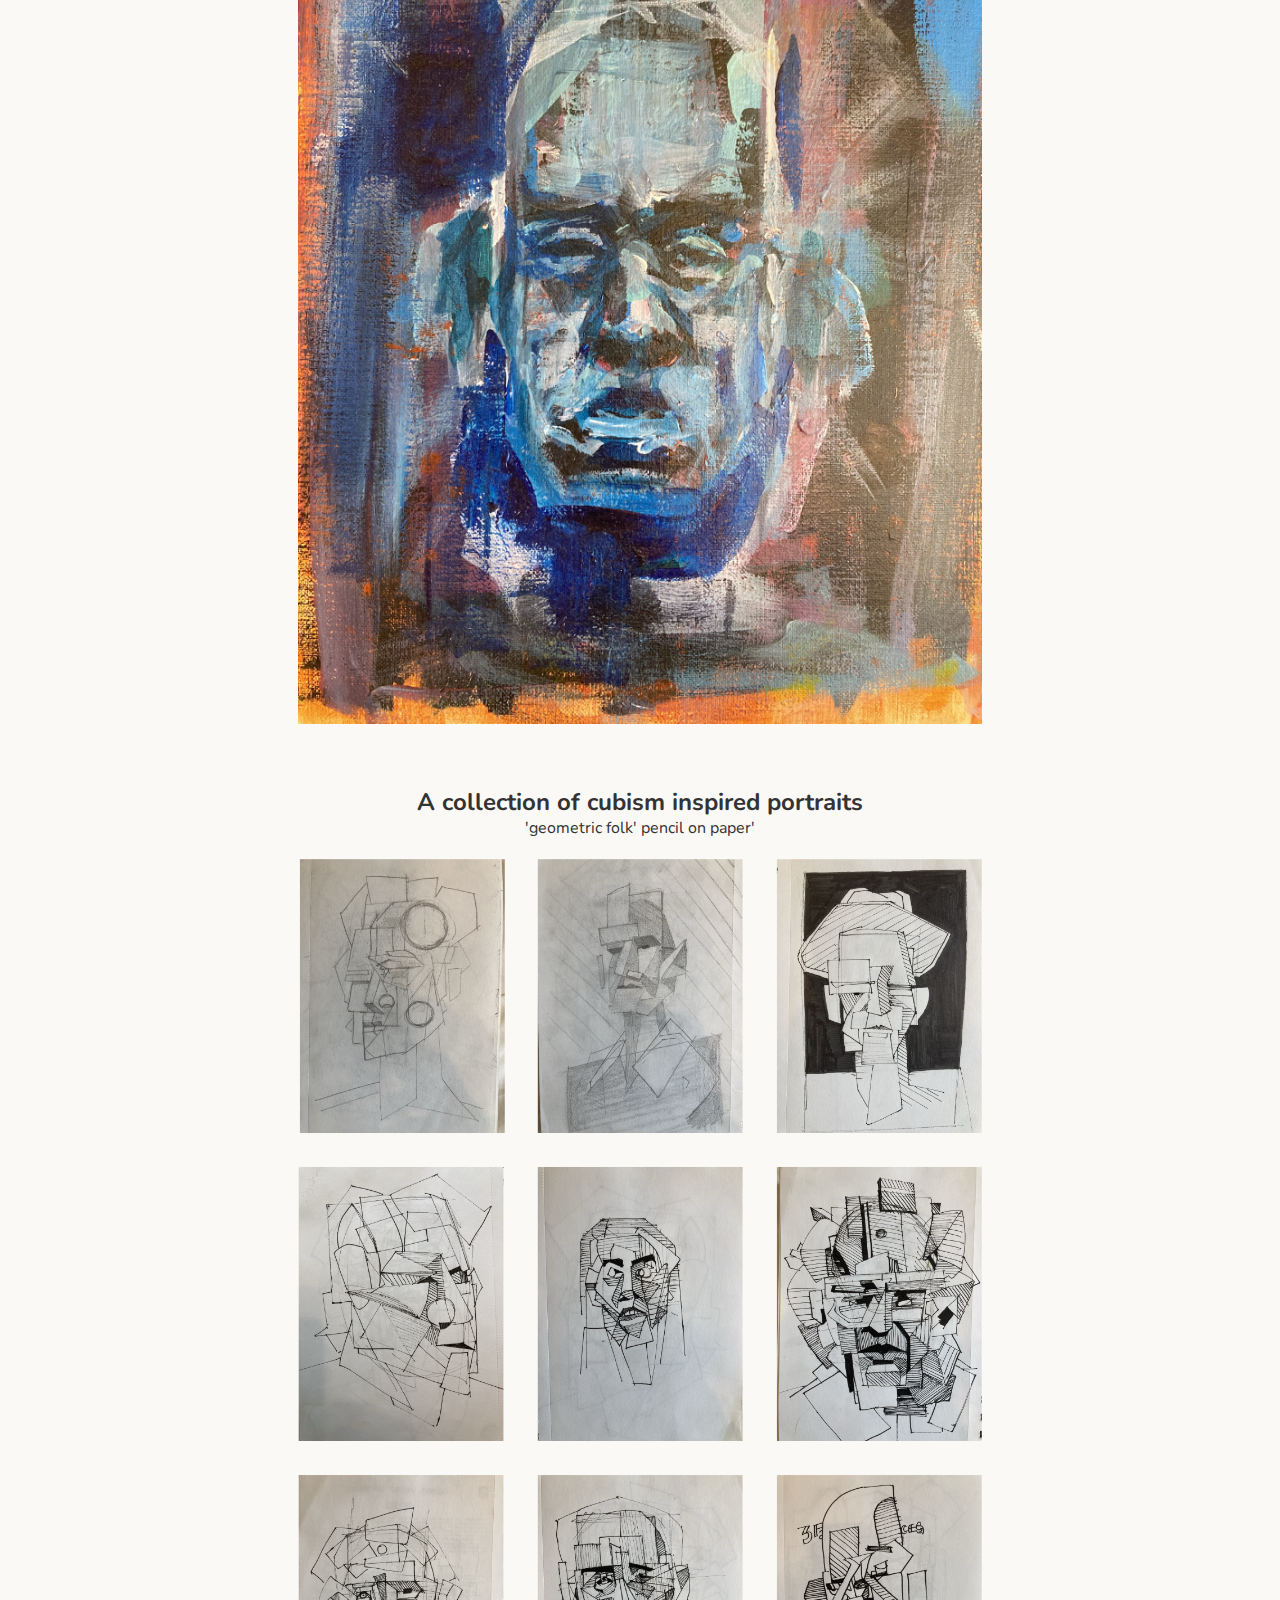
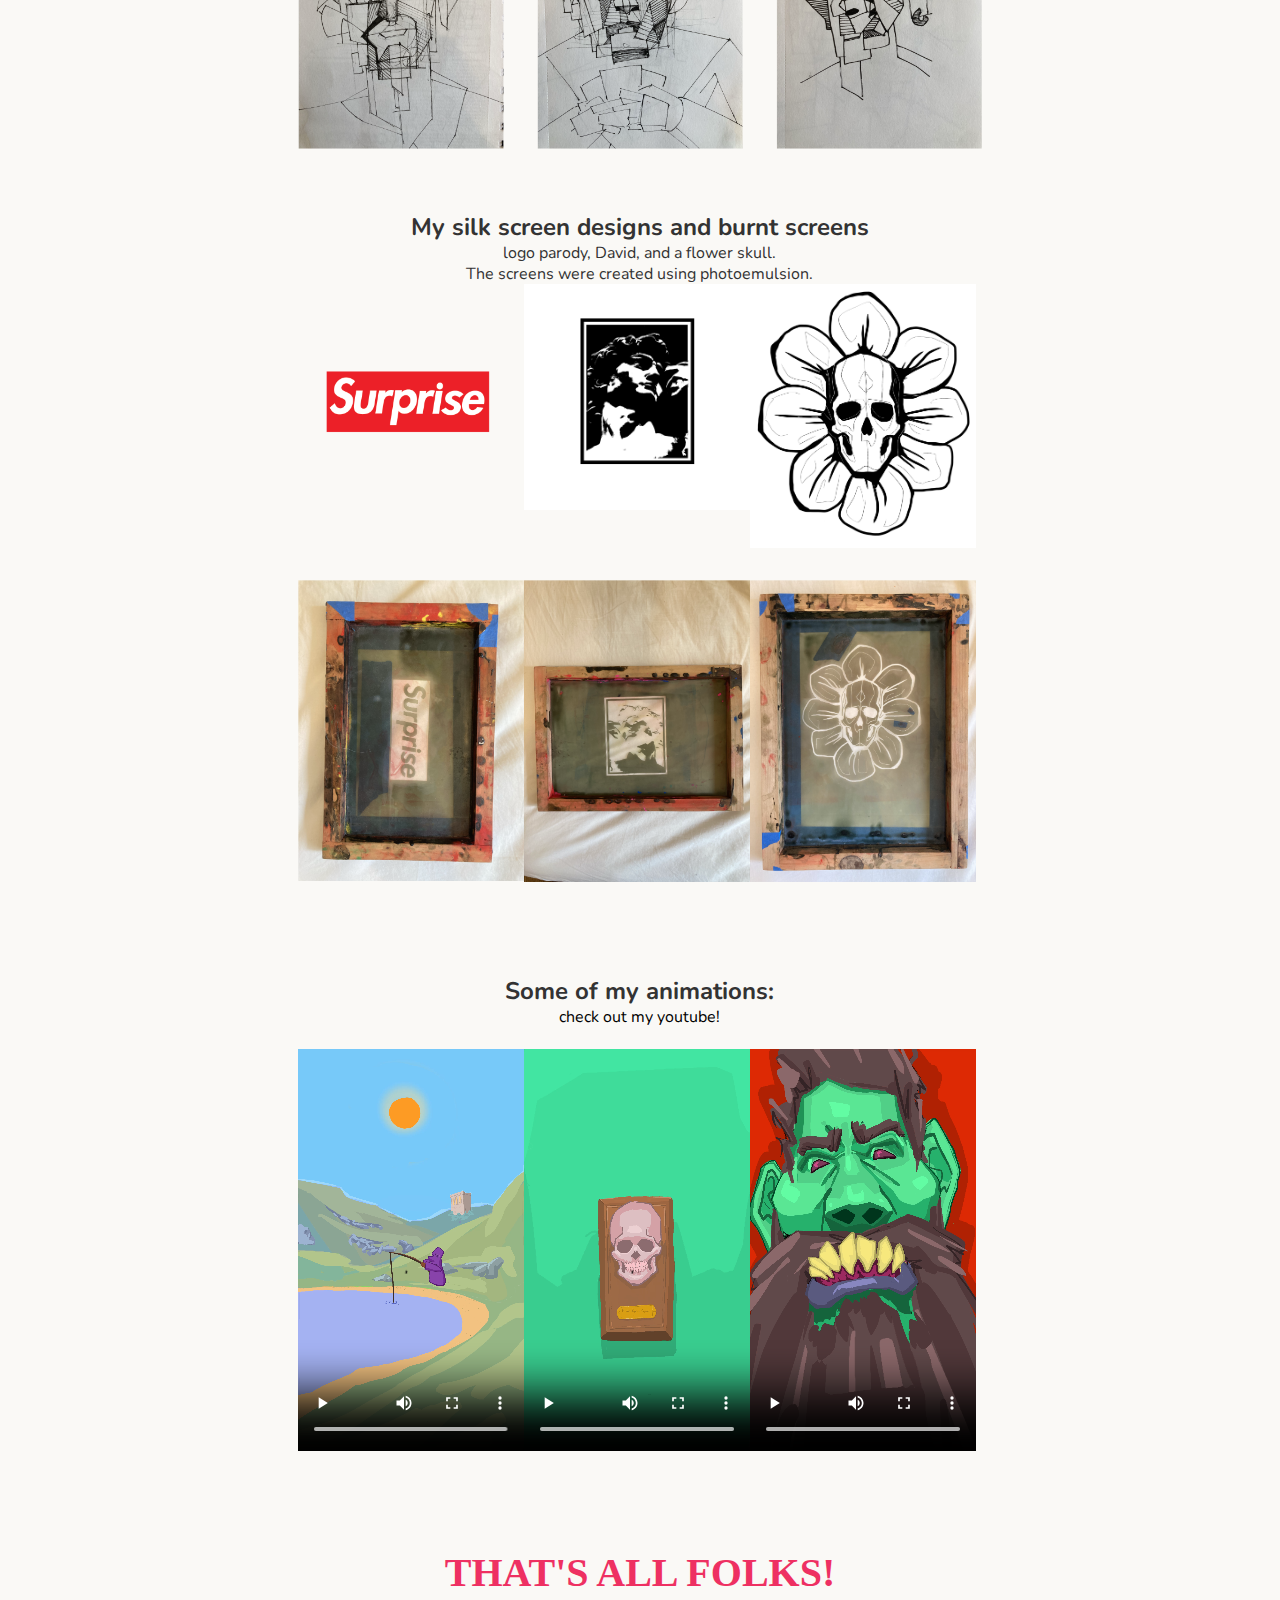
==== commit 0d3c4520: "bio update" ====
--- a/index.html
+++ b/index.html
@@ -28,7 +28,7 @@
             <p>Hi! I am a passionate designer by day, and artist and animator by night. </p>
 
             <div class="project-text">
-            <p>On the lookout for my next role, I am excited to leverage my visual design and systems thinking skills to build something great. I am extremely observant, a fast learner, with a knack for figuring out complex problems.</p>
+            <p>I am excited to leverage my visual design and systems thinking skills to build something great. I am extremely observant, a fast learner, with a knack for figuring out complex problems.</p>
 
             <p>Professionally, I have created digestible diagrams for complex systems, created user personas, and researched and written and presented on the frameworks of LLMs, Image generators, and HVAC systems. Recently I have been fascinated with iOS development, and just finished creating myQuilt, an AI powered journaling app.</p>
             
